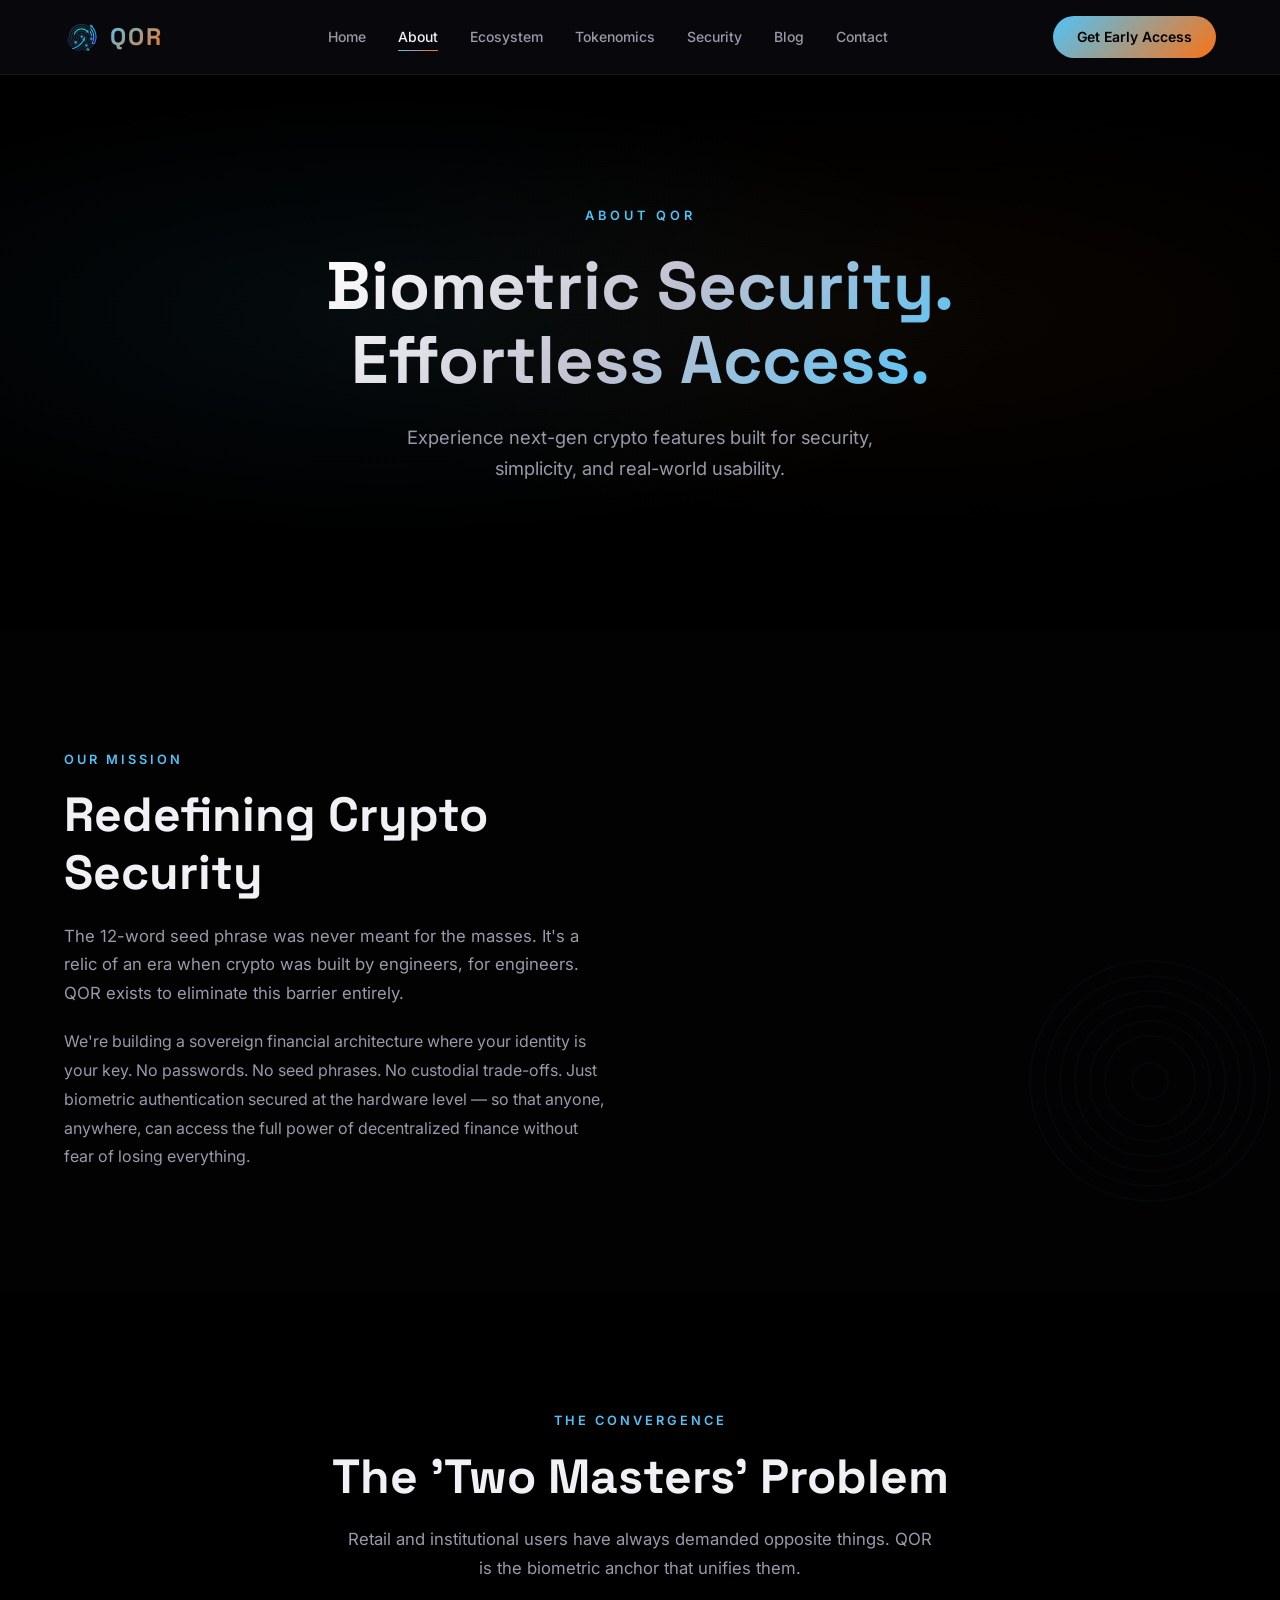
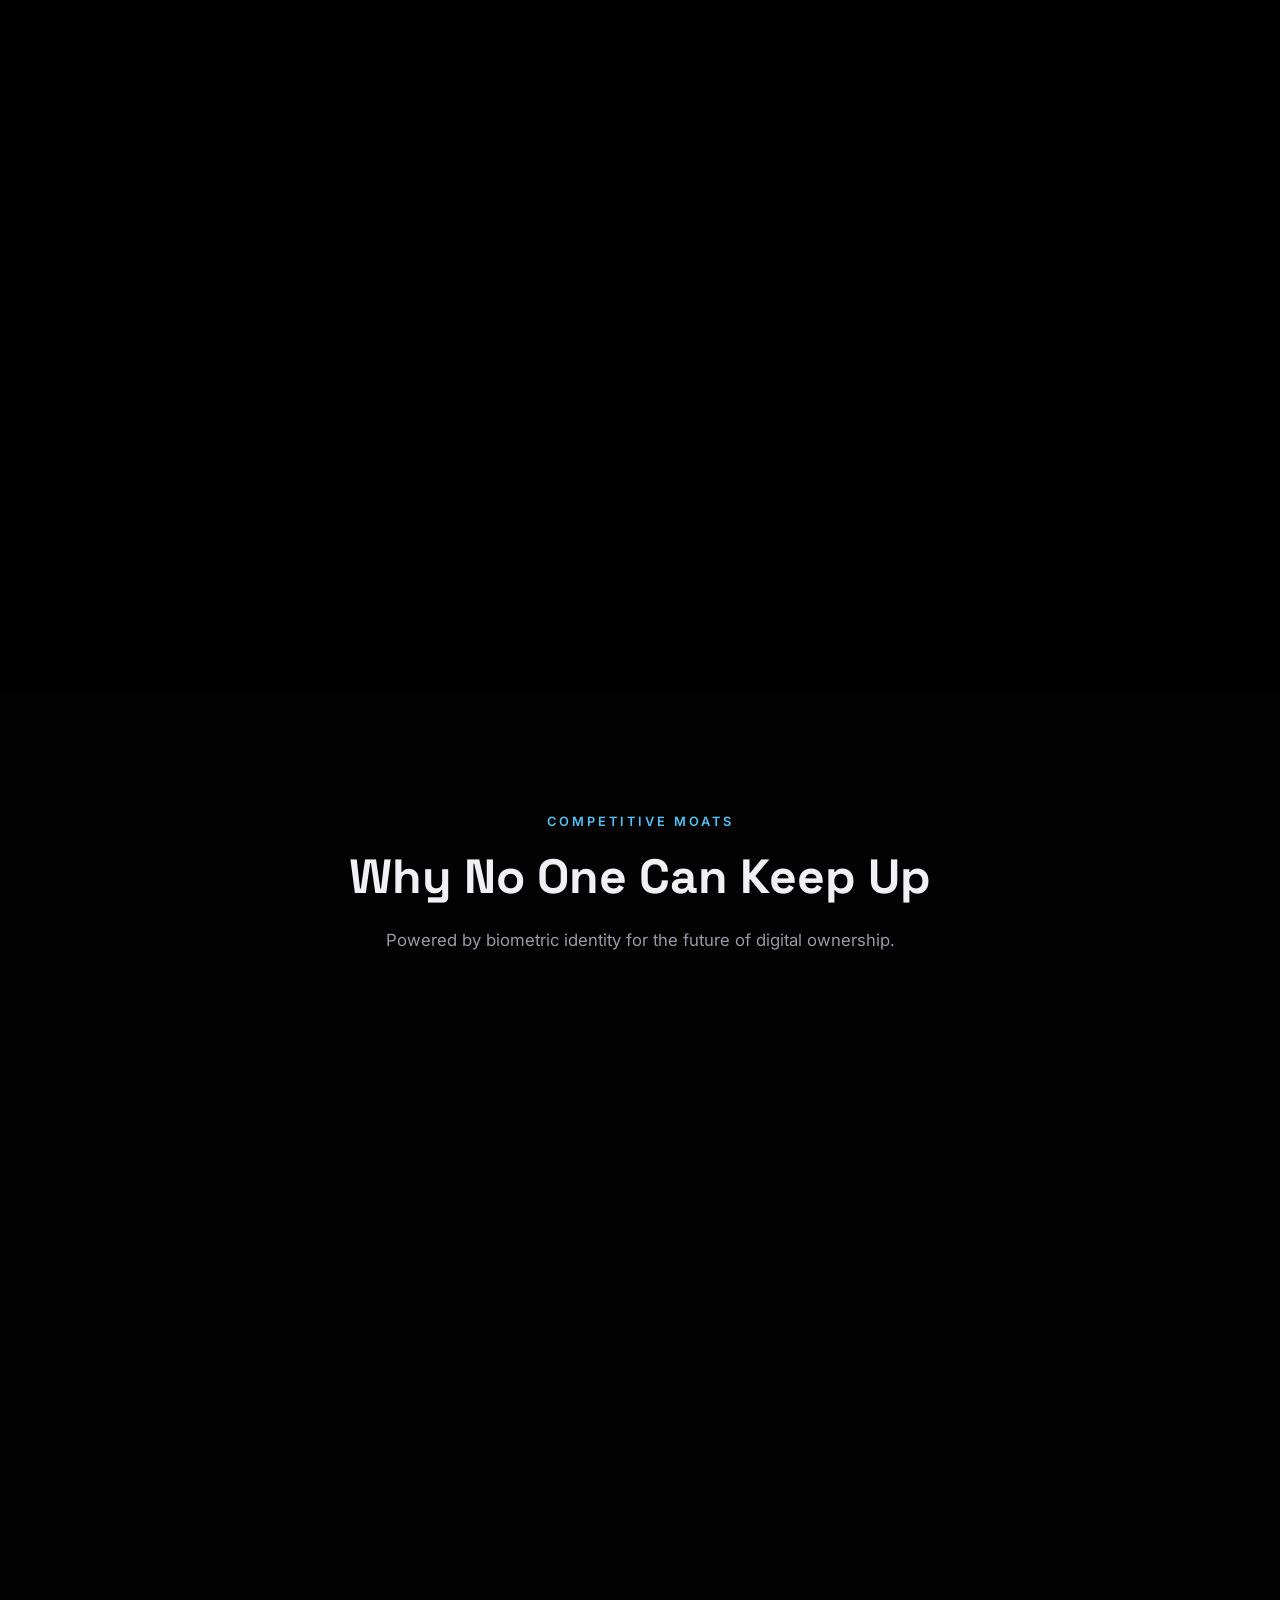
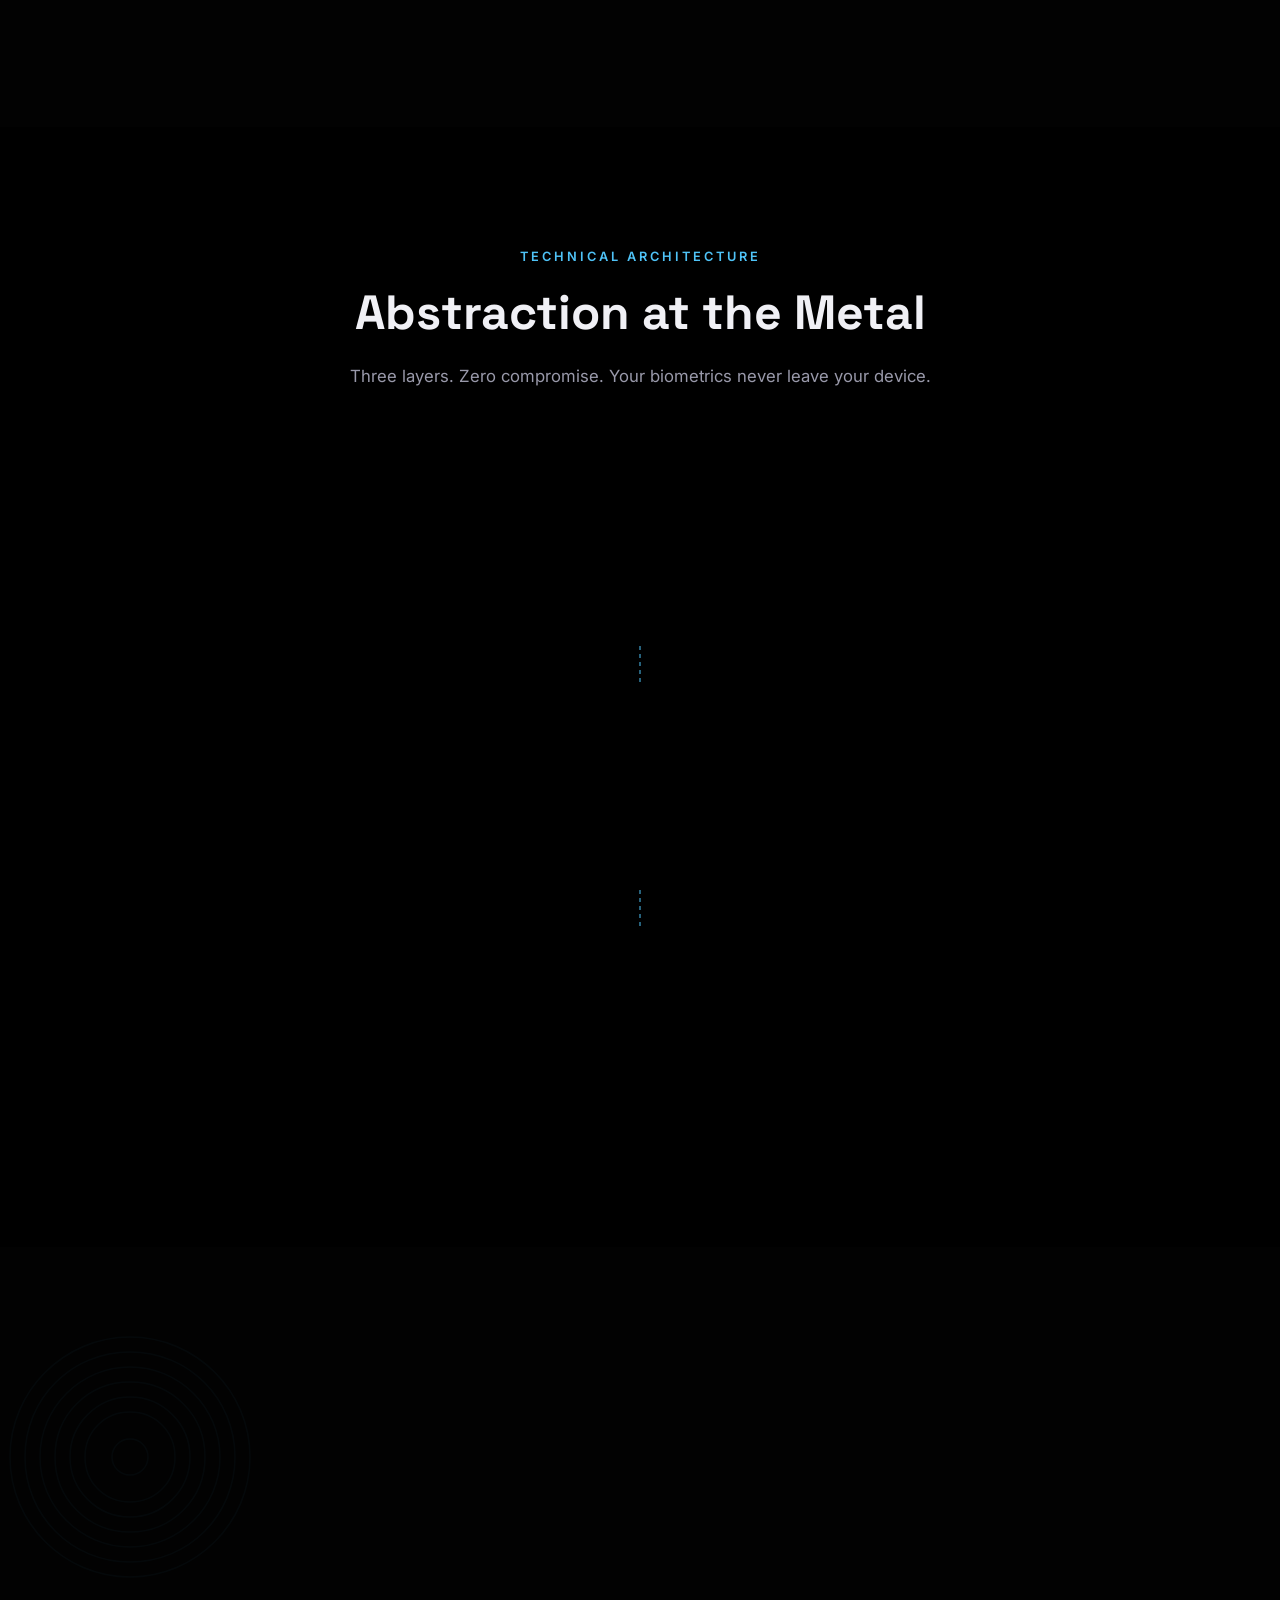
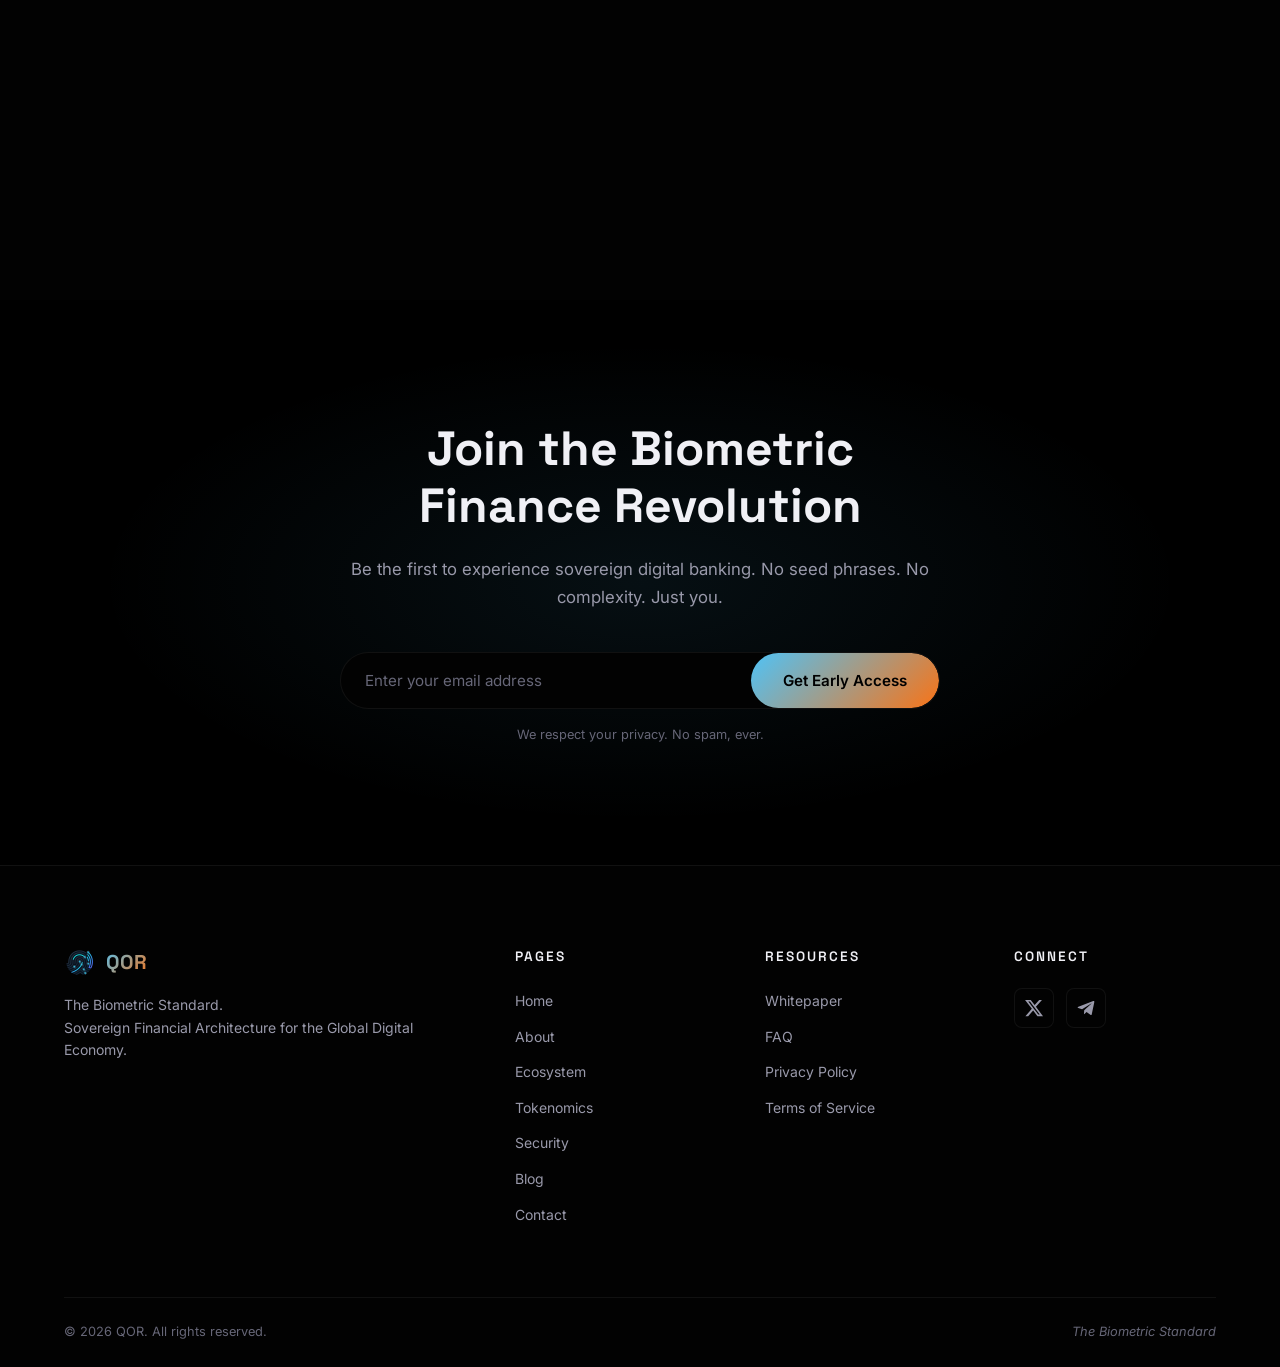
==== about.html @ 4ced00ff "Update branding: real logo, fingerprint accents, social links, whitepaper - Replace SVG logo with ac" ====
<!DOCTYPE html>
<html lang="en">
<head>
  <meta charset="UTF-8">
  <meta name="viewport" content="width=device-width, initial-scale=1.0">
  <title>About — QOR | The Biometric Standard</title>
  <link rel="stylesheet" href="css/styles.css">
  <link rel="preconnect" href="https://fonts.googleapis.com">
  <link rel="preconnect" href="https://fonts.gstatic.com" crossorigin>
  <link href="https://fonts.googleapis.com/css2?family=Inter:wght@300;400;500;600;700;800&family=Space+Grotesk:wght@400;500;600;700&display=swap" rel="stylesheet">
</head>
<body>

  <!-- ===== NAVBAR ===== -->
  <nav class="navbar" id="navbar">
    <div class="nav-container">
      <a href="index.html" class="nav-logo">
        <img src="assets/images/qor-logo.png" alt="QOR" class="logo-img">
        <span class="logo-text">QOR</span>
      </a>

      <ul class="nav-links" id="navLinks">
        <li><a href="index.html">Home</a></li>
        <li><a href="about.html" class="active">About</a></li>
        <li><a href="ecosystem.html">Ecosystem</a></li>
        <li><a href="tokenomics.html">Tokenomics</a></li>
        <li><a href="security.html">Security</a></li>
        <li><a href="blog.html">Blog</a></li>
        <li><a href="contact.html">Contact</a></li>
      </ul>

      <a href="index.html#waitlist" class="nav-cta">Get Early Access</a>

      <button class="hamburger" id="hamburger" aria-label="Toggle menu">
        <span></span>
        <span></span>
        <span></span>
      </button>
    </div>
  </nav>

  <!-- ===== MOBILE MENU ===== -->
  <div class="mobile-menu" id="mobileMenu">
    <ul class="mobile-links">
      <li><a href="index.html">Home</a></li>
      <li><a href="about.html" class="active">About</a></li>
      <li><a href="ecosystem.html">Ecosystem</a></li>
      <li><a href="tokenomics.html">Tokenomics</a></li>
      <li><a href="security.html">Security</a></li>
      <li><a href="blog.html">Blog</a></li>
      <li><a href="contact.html">Contact</a></li>
    </ul>
    <a href="index.html#waitlist" class="nav-cta mobile-cta">Get Early Access</a>
  </div>


  <!-- ===== SECTION 1: ABOUT HERO ===== -->
  <section class="about-hero">
    <div class="about-hero-bg"></div>
    <div class="container">
      <div class="about-hero-content">
        <p class="hero-tag">About QOR</p>
        <h1 class="hero-title">Biometric Security.<br>Effortless Access.</h1>
        <p class="hero-sub">Experience next-gen crypto features built for security, simplicity, and real-world usability.</p>
      </div>
    </div>
  </section>


  <!-- ===== SECTION 2: MISSION ===== -->
  <section class="section about-mission" id="mission">
    <div class="container" style="position: relative;">
      <svg class="fingerprint-watermark" viewBox="0 0 200 200" fill="none" xmlns="http://www.w3.org/2000/svg">
  <path d="M100 20c-44 0-80 36-80 80s36 80 80 80 80-36 80-80-36-80-80-80zm0 10c39 0 70 31 70 70s-31 70-70 70-70-31-70-70 31-70 70-70z" stroke="#4FC3F7" stroke-width="1"/>
  <path d="M100 40c-33 0-60 27-60 60s27 60 60 60 60-27 60-60-27-60-60-60zm0 10c28 0 50 22 50 50s-22 50-50 50-50-22-50-50 22-50 50-50z" stroke="#4FC3F7" stroke-width="1"/>
  <path d="M100 60c-22 0-40 18-40 40s18 40 40 40 40-18 40-40-18-40-40-40zm0 10c17 0 30 13 30 30s-13 30-30 30-30-13-30-30 13-30 30-30z" stroke="#4FC3F7" stroke-width="1"/>
  <circle cx="100" cy="100" r="12" stroke="#4FC3F7" stroke-width="1"/>
</svg>
      <div class="mission-grid">
        <div class="mission-content">
          <p class="section-tag">Our Mission</p>
          <h2 class="section-title">Redefining Crypto Security</h2>
          <p class="section-sub">The 12-word seed phrase was never meant for the masses. It's a relic of an era when crypto was built by engineers, for engineers. QOR exists to eliminate this barrier entirely.</p>
          <p class="mission-body">We're building a sovereign financial architecture where your identity is your key. No passwords. No seed phrases. No custodial trade-offs. Just biometric authentication secured at the hardware level — so that anyone, anywhere, can access the full power of decentralized finance without fear of losing everything.</p>
        </div>
        <div class="mission-visual">
          <div class="mission-card-stack">
            <div class="mission-card mc-1" data-aos>
              <div class="mc-icon">
                <svg viewBox="0 0 32 32" width="28" height="28" fill="none">
                  <circle cx="16" cy="12" r="6" stroke="#F97316" stroke-width="1.5"/>
                  <path d="M6 28c0-5.5 4.5-10 10-10s10 4.5 10 10" stroke="#F97316" stroke-width="1.5"/>
                </svg>
              </div>
              <h4>No Seed Phrases</h4>
              <p>Access your assets with advanced biometric authentication — no passwords, no seed phrases, no stress.</p>
            </div>
            <div class="mission-card mc-2" data-aos>
              <div class="mc-icon">
                <svg viewBox="0 0 32 32" width="28" height="28" fill="none">
                  <path d="M16 4l10 5v7c0 7-4 12-10 14-6-2-10-7-10-14V9l10-5z" stroke="#4FC3F7" stroke-width="1.5"/>
                  <path d="M12 16l3 3 6-6" stroke="#4FC3F7" stroke-width="1.5" stroke-linecap="round" stroke-linejoin="round"/>
                </svg>
              </div>
              <h4>Hardware Security</h4>
              <p>Private keys live inside your device's Secure Enclave chip — never extracted, never exposed, never cloud-stored.</p>
            </div>
            <div class="mission-card mc-3" data-aos>
              <div class="mc-icon">
                <svg viewBox="0 0 32 32" width="28" height="28" fill="none">
                  <circle cx="16" cy="16" r="12" stroke="#F97316" stroke-width="1.5"/>
                  <path d="M10 16h12M16 10v12" stroke="#F97316" stroke-width="1.5" stroke-linecap="round"/>
                </svg>
              </div>
              <h4>Universal Access</h4>
              <p>Anyone with a face and a phone can access sovereign finance — no technical knowledge required.</p>
            </div>
          </div>
        </div>
      </div>
    </div>
  </section>


  <!-- ===== SECTION 3: TWO MASTERS ===== -->
  <section class="section about-two-masters" id="two-masters">
    <div class="container">
      <p class="section-tag">The Convergence</p>
      <h2 class="section-title">The 'Two Masters' Problem</h2>
      <p class="section-sub" style="margin: 0 auto 60px; text-align: center;">Retail and institutional users have always demanded opposite things. QOR is the biometric anchor that unifies them.</p>

      <div class="masters-grid">
        <div class="master-card master-retail" data-aos>
          <div class="master-label">Retail Demand</div>
          <ul class="master-list">
            <li>
              <svg viewBox="0 0 20 20" width="18" height="18" fill="none"><circle cx="10" cy="10" r="8" stroke="#4FC3F7" stroke-width="1.5"/><path d="M7 10l2 2 4-4" stroke="#4FC3F7" stroke-width="1.5" stroke-linecap="round" stroke-linejoin="round"/></svg>
              <span>Anonymity & Privacy</span>
            </li>
            <li>
              <svg viewBox="0 0 20 20" width="18" height="18" fill="none"><circle cx="10" cy="10" r="8" stroke="#4FC3F7" stroke-width="1.5"/><path d="M7 10l2 2 4-4" stroke="#4FC3F7" stroke-width="1.5" stroke-linecap="round" stroke-linejoin="round"/></svg>
              <span>DeFi Access</span>
            </li>
            <li>
              <svg viewBox="0 0 20 20" width="18" height="18" fill="none"><circle cx="10" cy="10" r="8" stroke="#4FC3F7" stroke-width="1.5"/><path d="M7 10l2 2 4-4" stroke="#4FC3F7" stroke-width="1.5" stroke-linecap="round" stroke-linejoin="round"/></svg>
              <span>Self-Custody</span>
            </li>
            <li>
              <svg viewBox="0 0 20 20" width="18" height="18" fill="none"><circle cx="10" cy="10" r="8" stroke="#4FC3F7" stroke-width="1.5"/><path d="M7 10l2 2 4-4" stroke="#4FC3F7" stroke-width="1.5" stroke-linecap="round" stroke-linejoin="round"/></svg>
              <span>No Intermediaries</span>
            </li>
          </ul>
        </div>

        <div class="master-anchor" data-aos>
          <div class="anchor-ring"></div>
          <div class="anchor-core">
            <svg viewBox="0 0 60 60" width="48" height="48" fill="none">
              <circle cx="30" cy="22" r="10" stroke="#F97316" stroke-width="1.5" stroke-dasharray="3 2"/>
              <circle cx="30" cy="22" r="5" stroke="#4FC3F7" stroke-width="1"/>
              <circle cx="30" cy="22" r="1.5" fill="#F97316"/>
              <path d="M18 44c0-6.6 5.4-12 12-12s12 5.4 12 12" stroke="#4FC3F7" stroke-width="1.5"/>
            </svg>
            <span class="anchor-label">QOR:<br>The Biometric<br>Anchor</span>
          </div>
        </div>

        <div class="master-card master-inst" data-aos>
          <div class="master-label">Institutional Demand</div>
          <ul class="master-list">
            <li>
              <svg viewBox="0 0 20 20" width="18" height="18" fill="none"><circle cx="10" cy="10" r="8" stroke="#F97316" stroke-width="1.5"/><path d="M7 10l2 2 4-4" stroke="#F97316" stroke-width="1.5" stroke-linecap="round" stroke-linejoin="round"/></svg>
              <span>KYC / AML Compliance</span>
            </li>
            <li>
              <svg viewBox="0 0 20 20" width="18" height="18" fill="none"><circle cx="10" cy="10" r="8" stroke="#F97316" stroke-width="1.5"/><path d="M7 10l2 2 4-4" stroke="#F97316" stroke-width="1.5" stroke-linecap="round" stroke-linejoin="round"/></svg>
              <span>ISO Standards</span>
            </li>
            <li>
              <svg viewBox="0 0 20 20" width="18" height="18" fill="none"><circle cx="10" cy="10" r="8" stroke="#F97316" stroke-width="1.5"/><path d="M7 10l2 2 4-4" stroke="#F97316" stroke-width="1.5" stroke-linecap="round" stroke-linejoin="round"/></svg>
              <span>Regulatory Clarity</span>
            </li>
            <li>
              <svg viewBox="0 0 20 20" width="18" height="18" fill="none"><circle cx="10" cy="10" r="8" stroke="#F97316" stroke-width="1.5"/><path d="M7 10l2 2 4-4" stroke="#F97316" stroke-width="1.5" stroke-linecap="round" stroke-linejoin="round"/></svg>
              <span>Audit Trails</span>
            </li>
          </ul>
        </div>
      </div>

      <div class="masters-tagline" data-aos>
        <h3>Sovereign by Default. Compliant by Choice.</h3>
        <p>Institutional access enabled by user-controlled keys. Privacy preserved through zero-knowledge proofs.</p>
      </div>
    </div>
  </section>


  <!-- ===== SECTION 4: WHY NO ONE CAN KEEP UP (MOATS) ===== -->
  <section class="section about-moats" id="moats">
    <div class="container">
      <p class="section-tag">Competitive Moats</p>
      <h2 class="section-title">Why No One Can Keep Up</h2>
      <p class="section-sub" style="margin: 0 auto 60px; text-align: center;">Powered by biometric identity for the future of digital ownership.</p>

      <div class="moats-grid">
        <div class="moat-card" data-aos>
          <div class="moat-icon">
            <svg viewBox="0 0 48 48" width="44" height="44" fill="none">
              <rect x="6" y="12" width="36" height="24" rx="4" stroke="#4FC3F7" stroke-width="1.5"/>
              <path d="M18 24h12M24 18v12" stroke="#F97316" stroke-width="1.5" stroke-linecap="round"/>
              <circle cx="24" cy="24" r="8" stroke="#4FC3F7" stroke-width="1" stroke-dasharray="3 2"/>
            </svg>
          </div>
          <h3>SIMD-0075 First-Mover</h3>
          <p>The Solana proposal to enable biometric signature verification is tailor-made for QOR. We're building from the ground up around this capability — competitors won't retrofit.</p>
        </div>

        <div class="moat-card" data-aos>
          <div class="moat-icon">
            <svg viewBox="0 0 48 48" width="44" height="44" fill="none">
              <circle cx="16" cy="20" r="6" stroke="#F97316" stroke-width="1.5"/>
              <circle cx="32" cy="20" r="6" stroke="#4FC3F7" stroke-width="1.5"/>
              <path d="M22 20h4" stroke="#F97316" stroke-width="1.5"/>
              <path d="M14 36h20" stroke="#4FC3F7" stroke-width="1" stroke-dasharray="2 2"/>
              <path d="M20 32c0-2.2 1.8-4 4-4s4 1.8 4 4" stroke="#F97316" stroke-width="1.5"/>
            </svg>
          </div>
          <h3>Institutional Relationships</h3>
          <p>API-ready integration with regulatory, banking, and transfer networks. These aren't just compliance tool features — they are multi-year engineering commitments creating deep switching cost barriers.</p>
        </div>

        <div class="moat-card" data-aos>
          <div class="moat-icon">
            <svg viewBox="0 0 48 48" width="44" height="44" fill="none">
              <circle cx="24" cy="24" r="6" stroke="#F97316" stroke-width="1.5"/>
              <circle cx="12" cy="12" r="4" stroke="#4FC3F7" stroke-width="1.2"/>
              <circle cx="36" cy="12" r="4" stroke="#4FC3F7" stroke-width="1.2"/>
              <circle cx="12" cy="36" r="4" stroke="#4FC3F7" stroke-width="1.2"/>
              <circle cx="36" cy="36" r="4" stroke="#4FC3F7" stroke-width="1.2"/>
              <line x1="16" y1="14" x2="20" y2="20" stroke="#4FC3F7" stroke-width="1" opacity="0.5"/>
              <line x1="32" y1="14" x2="28" y2="20" stroke="#4FC3F7" stroke-width="1" opacity="0.5"/>
              <line x1="16" y1="34" x2="20" y2="28" stroke="#4FC3F7" stroke-width="1" opacity="0.5"/>
              <line x1="32" y1="34" x2="28" y2="28" stroke="#4FC3F7" stroke-width="1" opacity="0.5"/>
            </svg>
          </div>
          <h3>Bonding Network Effect</h3>
          <p>QOR bonded node model creates a deeply aligned infrastructure base. Each new node adds liquidity, redundancy, and buy pressure — a self-reinforcing flywheel from day one.</p>
        </div>

        <div class="moat-card" data-aos>
          <div class="moat-icon">
            <svg viewBox="0 0 48 48" width="44" height="44" fill="none">
              <rect x="10" y="8" width="28" height="32" rx="6" stroke="#4FC3F7" stroke-width="1.5"/>
              <rect x="18" y="20" width="12" height="10" rx="2" stroke="#F97316" stroke-width="1.5"/>
              <path d="M21 20v-3a3 3 0 0 1 6 0v3" stroke="#F97316" stroke-width="1.5"/>
              <circle cx="24" cy="25" r="1.5" fill="#F97316"/>
            </svg>
          </div>
          <h3>Physical Security Layer</h3>
          <p>Vault Mode, Duress PIN, Dead Man's Switch — QOR is the only protocol with enterprise-grade physical security, critical for institutional and individual custody standards.</p>
        </div>

        <div class="moat-card" data-aos>
          <div class="moat-icon">
            <svg viewBox="0 0 48 48" width="44" height="44" fill="none">
              <path d="M10 30l8-8 8 8 12-12" stroke="#4FC3F7" stroke-width="1.5" stroke-linecap="round" stroke-linejoin="round"/>
              <circle cx="10" cy="30" r="3" stroke="#F97316" stroke-width="1.5"/>
              <circle cx="38" cy="18" r="3" stroke="#F97316" stroke-width="1.5"/>
              <path d="M6 40h36" stroke="#4FC3F7" stroke-width="1" opacity="0.3"/>
            </svg>
          </div>
          <h3>EVM Escape Hatch</h3>
          <p>QOR's cross-chain Octane layer facilitates QOR's biometric UX across Ethereum, Base, BSC, and beyond — capturing users regardless of which chain is the scaling winner.</p>
        </div>

        <div class="moat-card" data-aos>
          <div class="moat-icon">
            <svg viewBox="0 0 48 48" width="44" height="44" fill="none">
              <circle cx="24" cy="24" r="14" stroke="#4FC3F7" stroke-width="1.5"/>
              <path d="M24 14v10l7 5" stroke="#F97316" stroke-width="1.5" stroke-linecap="round"/>
              <circle cx="24" cy="24" r="3" stroke="#F97316" stroke-width="1"/>
            </svg>
          </div>
          <h3>Real Yield Flywheel</h3>
          <p>Yield from merchant fees, not inflation. This is a fundamentally different model — aligning long-term staker incentives with actual protocol revenue that absorbs competing protocols.</p>
        </div>
      </div>
    </div>
  </section>


  <!-- ===== SECTION 5: ABSTRACTION AT THE METAL ===== -->
  <section class="section about-tech" id="tech">
    <div class="container">
      <p class="section-tag">Technical Architecture</p>
      <h2 class="section-title">Abstraction at the Metal</h2>
      <p class="section-sub" style="margin: 0 auto 60px; text-align: center;">Three layers. Zero compromise. Your biometrics never leave your device.</p>

      <div class="tech-stack">
        <div class="tech-layer" data-aos>
          <div class="tech-layer-num">01</div>
          <div class="tech-layer-content">
            <div class="tech-layer-icon">
              <svg viewBox="0 0 48 48" width="40" height="40" fill="none">
                <rect x="10" y="6" width="28" height="36" rx="6" stroke="#F97316" stroke-width="1.5"/>
                <rect x="18" y="18" width="12" height="8" rx="2" stroke="#F97316" stroke-width="1.2" fill="rgba(249,115,22,0.1)"/>
                <path d="M22 18v-2a2 2 0 0 1 4 0v2" stroke="#F97316" stroke-width="1.2"/>
                <line x1="24" y1="34" x2="24" y2="34" stroke="#4FC3F7" stroke-width="3" stroke-linecap="round"/>
              </svg>
            </div>
            <div>
              <h3>Hardware Bind</h3>
              <p class="tech-detail">Biometric template processed inside the Secure Enclave (SecP256R1). Never leaves the device.</p>
              <span class="tech-badge">Secure Enclave</span>
            </div>
          </div>
        </div>

        <div class="tech-connector">
          <svg viewBox="0 0 2 40" width="2" height="40">
            <line x1="1" y1="0" x2="1" y2="40" stroke="#4FC3F7" stroke-width="1" stroke-dasharray="4 4"/>
          </svg>
        </div>

        <div class="tech-layer" data-aos>
          <div class="tech-layer-num">02</div>
          <div class="tech-layer-content">
            <div class="tech-layer-icon">
              <svg viewBox="0 0 48 48" width="40" height="40" fill="none">
                <circle cx="24" cy="24" r="16" stroke="#4FC3F7" stroke-width="1.5"/>
                <path d="M16 24h16" stroke="#4FC3F7" stroke-width="1.5" stroke-linecap="round"/>
                <path d="M24 16v16" stroke="#F97316" stroke-width="1.5" stroke-linecap="round"/>
                <circle cx="24" cy="24" r="4" stroke="#F97316" stroke-width="1" stroke-dasharray="2 2"/>
              </svg>
            </div>
            <div>
              <h3>Protocol Upgrade</h3>
              <p class="tech-detail">Solana SIMD-0075 enables native biometric signature verification. QOR is purpose-built to activate this.</p>
              <span class="tech-badge">SIMD-0075</span>
            </div>
          </div>
        </div>

        <div class="tech-connector">
          <svg viewBox="0 0 2 40" width="2" height="40">
            <line x1="1" y1="0" x2="1" y2="40" stroke="#4FC3F7" stroke-width="1" stroke-dasharray="4 4"/>
          </svg>
        </div>

        <div class="tech-layer" data-aos>
          <div class="tech-layer-num">03</div>
          <div class="tech-layer-content">
            <div class="tech-layer-icon">
              <svg viewBox="0 0 48 48" width="40" height="40" fill="none">
                <path d="M24 6l16 8v12c0 10-7 18-16 20-9-2-16-10-16-20V14l16-8z" stroke="#4FC3F7" stroke-width="1.5"/>
                <path d="M18 24l4 4 8-8" stroke="#F97316" stroke-width="2" stroke-linecap="round" stroke-linejoin="round"/>
              </svg>
            </div>
            <div>
              <h3>The Result</h3>
              <p class="tech-detail">Sign with your face. No private key exposed. No cloud storage. No seed phrases. True sovereign custody for everyone.</p>
              <span class="tech-badge">Zero Trust</span>
            </div>
          </div>
        </div>
      </div>
    </div>
  </section>


  <!-- ===== SECTION 6: TEAM PLACEHOLDER ===== -->
  <section class="section about-team" id="team">
    <div class="container" style="position: relative;">
      <svg class="fingerprint-watermark fingerprint-watermark-left" viewBox="0 0 200 200" fill="none" xmlns="http://www.w3.org/2000/svg">
  <path d="M100 20c-44 0-80 36-80 80s36 80 80 80 80-36 80-80-36-80-80-80zm0 10c39 0 70 31 70 70s-31 70-70 70-70-31-70-70 31-70 70-70z" stroke="#4FC3F7" stroke-width="1"/>
  <path d="M100 40c-33 0-60 27-60 60s27 60 60 60 60-27 60-60-27-60-60-60zm0 10c28 0 50 22 50 50s-22 50-50 50-50-22-50-50 22-50 50-50z" stroke="#4FC3F7" stroke-width="1"/>
  <path d="M100 60c-22 0-40 18-40 40s18 40 40 40 40-18 40-40-18-40-40-40zm0 10c17 0 30 13 30 30s-13 30-30 30-30-13-30-30 13-30 30-30z" stroke="#4FC3F7" stroke-width="1"/>
  <circle cx="100" cy="100" r="12" stroke="#4FC3F7" stroke-width="1"/>
</svg>
      <div class="team-banner" data-aos>
        <p class="section-tag">The Team</p>
        <h2 class="section-title">Built by Believers</h2>
        <p class="section-sub" style="margin: 0 auto;">QOR is built by a distributed team of cryptographers, security engineers, and fintech veterans who believe the next billion users deserve better than seed phrases. Team details launching soon.</p>
        <div class="team-cta">
          <a href="contact.html" class="btn-secondary">Get In Touch</a>
        </div>
      </div>
    </div>
  </section>


  <!-- ===== SECTION 7: CTA ===== -->
  <section class="section waitlist" id="waitlist">
    <div class="container">
      <div class="waitlist-content">
        <h2 class="waitlist-title">Join the Biometric<br>Finance Revolution</h2>
        <p class="waitlist-sub">Be the first to experience sovereign digital banking. No seed phrases. No complexity. Just you.</p>
        <form class="waitlist-form" id="waitlistForm">
          <input type="email" placeholder="Enter your email address" required>
          <button type="submit">Get Early Access</button>
        </form>
        <p class="waitlist-note">We respect your privacy. No spam, ever.</p>
      </div>
    </div>
  </section>


  <!-- ===== FOOTER ===== -->
  <footer class="footer" id="footer">
    <div class="container">
      <div class="footer-grid">

        <div class="footer-col footer-brand">
          <a href="index.html" class="footer-logo">
            <img src="assets/images/qor-logo.png" alt="QOR" class="footer-logo-img">
            <span>QOR</span>
          </a>
          <p class="footer-tagline">The Biometric Standard.<br>Sovereign Financial Architecture for the Global Digital Economy.</p>
        </div>

        <div class="footer-col">
          <h4>Pages</h4>
          <ul>
            <li><a href="index.html">Home</a></li>
            <li><a href="about.html">About</a></li>
            <li><a href="ecosystem.html">Ecosystem</a></li>
            <li><a href="tokenomics.html">Tokenomics</a></li>
            <li><a href="security.html">Security</a></li>
            <li><a href="blog.html">Blog</a></li>
            <li><a href="contact.html">Contact</a></li>
          </ul>
        </div>

        <div class="footer-col">
          <h4>Resources</h4>
          <ul>
            <li><a href="Whitepaper QOR.pdf" target="_blank">Whitepaper</a></li>
            <li><a href="contact.html#faq">FAQ</a></li>
            <li><a href="#">Privacy Policy</a></li>
            <li><a href="#">Terms of Service</a></li>
          </ul>
        </div>

        <div class="footer-col">
          <h4>Connect</h4>
          <div class="social-links">
            <a href="https://x.com/QOR_network" aria-label="Twitter/X">
              <svg viewBox="0 0 24 24" width="20" height="20" fill="currentColor">
                <path d="M18.244 2.25h3.308l-7.227 8.26 8.502 11.24H16.17l-5.214-6.817L4.99 21.75H1.68l7.73-8.835L1.254 2.25H8.08l4.713 6.231zm-1.161 17.52h1.833L7.084 4.126H5.117z"/>
              </svg>
            </a>
            <a href="https://t.me/QOR_Networks" aria-label="Telegram">
              <svg viewBox="0 0 24 24" width="20" height="20" fill="currentColor">
                <path d="M20.665 3.717l-17.73 6.837c-1.21.486-1.203 1.161-.222 1.462l4.552 1.42 10.532-6.645c.498-.303.953-.14.579.192l-8.533 7.701h-.002l.002.001-.314 4.692c.46 0 .663-.211.921-.46l2.211-2.15 4.599 3.397c.848.467 1.457.227 1.668-.785l3.019-14.228c.309-1.239-.473-1.8-1.282-1.434z"/>
              </svg>
            </a>
          </div>
        </div>
      </div>

      <div class="footer-bottom">
        <p>&copy; 2026 QOR. All rights reserved.</p>
        <p class="footer-bottom-tagline">The Biometric Standard</p>
      </div>
    </div>
  </footer>


  <script src="js/script.js"></script>
</body>
</html>
---- css/styles.css ----
/* ===== RESET & BASE ===== */
*, *::before, *::after {
  margin: 0;
  padding: 0;
  box-sizing: border-box;
}

:root {
  --bg-primary: #000000;
  --bg-secondary: #020202;
  --bg-card: #020202;
  --bg-card-hover: #040404;
  --text-primary: #F0F0F5;
  --text-secondary: #9999AA;
  --text-muted: #666677;
  --accent-blue: #4FC3F7;
  --accent-orange: #F97316;
  --accent-blue-dim: rgba(79, 195, 247, 0.15);
  --accent-orange-dim: rgba(249, 115, 22, 0.1);
  --border: rgba(255, 255, 255, 0.06);
  --border-hover: rgba(255, 255, 255, 0.12);
  --gradient-main: linear-gradient(135deg, #4FC3F7, #F97316);
  --font-heading: 'Space Grotesk', sans-serif;
  --font-body: 'Inter', sans-serif;
  --max-width: 1200px;
  --section-padding: 120px 0;
  --radius: 12px;
  --radius-sm: 8px;
  --transition: 0.3s ease;
}

html {
  scroll-behavior: smooth;
  font-size: 16px;
}

body {
  font-family: var(--font-body);
  background: var(--bg-primary);
  color: var(--text-primary);
  line-height: 1.6;
  overflow-x: hidden;
  -webkit-font-smoothing: antialiased;
}

a {
  text-decoration: none;
  color: inherit;
  transition: color var(--transition);
}

ul {
  list-style: none;
}

img {
  max-width: 100%;
  display: block;
}

.container {
  max-width: var(--max-width);
  margin: 0 auto;
  padding: 0 24px;
}


/* ===== NAVBAR ===== */
.navbar {
  position: fixed;
  top: 0;
  left: 0;
  right: 0;
  z-index: 1000;
  padding: 16px 0;
  background: rgba(10, 10, 15, 0.8);
  backdrop-filter: blur(20px);
  -webkit-backdrop-filter: blur(20px);
  border-bottom: 1px solid var(--border);
  transition: all var(--transition);
}

.navbar.scrolled {
  padding: 10px 0;
  background: rgba(10, 10, 15, 0.95);
}

.nav-container {
  max-width: var(--max-width);
  margin: 0 auto;
  padding: 0 24px;
  display: flex;
  align-items: center;
  justify-content: space-between;
}

.nav-logo {
  display: flex;
  align-items: center;
  gap: 10px;
  z-index: 1001;
}

.logo-img {
  width: 36px;
  height: 36px;
  object-fit: contain;
}

.footer-logo-img {
  width: 32px;
  height: 32px;
  object-fit: contain;
}

.logo-text {
  font-family: var(--font-heading);
  font-size: 1.5rem;
  font-weight: 700;
  letter-spacing: 2px;
  background: var(--gradient-main);
  -webkit-background-clip: text;
  -webkit-text-fill-color: transparent;
  background-clip: text;
}

.nav-links {
  display: flex;
  align-items: center;
  gap: 32px;
}

.nav-links a {
  font-size: 0.875rem;
  font-weight: 500;
  color: var(--text-secondary);
  position: relative;
  padding: 4px 0;
  transition: color var(--transition);
}

.nav-links a:hover,
.nav-links a.active {
  color: var(--text-primary);
}

.nav-links a::after {
  content: '';
  position: absolute;
  bottom: -2px;
  left: 0;
  width: 0;
  height: 1px;
  background: var(--gradient-main);
  transition: width var(--transition);
}

.nav-links a:hover::after,
.nav-links a.active::after {
  width: 100%;
}

.nav-cta {
  padding: 10px 24px;
  font-size: 0.875rem;
  font-weight: 600;
  color: var(--bg-primary);
  background: var(--gradient-main);
  border-radius: 100px;
  transition: opacity var(--transition), transform var(--transition);
}

.nav-cta:hover {
  opacity: 0.9;
  transform: translateY(-1px);
}

.hamburger {
  display: none;
  flex-direction: column;
  gap: 5px;
  background: none;
  border: none;
  cursor: pointer;
  padding: 4px;
  z-index: 1001;
}

.hamburger span {
  width: 24px;
  height: 2px;
  background: var(--text-primary);
  border-radius: 2px;
  transition: all var(--transition);
}

.hamburger.active span:nth-child(1) {
  transform: rotate(45deg) translate(5px, 5px);
}

.hamburger.active span:nth-child(2) {
  opacity: 0;
}

.hamburger.active span:nth-child(3) {
  transform: rotate(-45deg) translate(5px, -5px);
}


/* ===== MOBILE MENU ===== */
.mobile-menu {
  position: fixed;
  top: 0;
  left: 0;
  right: 0;
  bottom: 0;
  background: rgba(10, 10, 15, 0.98);
  backdrop-filter: blur(20px);
  z-index: 999;
  display: flex;
  flex-direction: column;
  align-items: center;
  justify-content: center;
  gap: 40px;
  opacity: 0;
  pointer-events: none;
  transition: opacity 0.4s ease;
}

.mobile-menu.active {
  opacity: 1;
  pointer-events: all;
}

.mobile-links {
  display: flex;
  flex-direction: column;
  align-items: center;
  gap: 24px;
}

.mobile-links a {
  font-family: var(--font-heading);
  font-size: 1.5rem;
  font-weight: 600;
  color: var(--text-secondary);
  transition: color var(--transition);
}

.mobile-links a:hover,
.mobile-links a.active {
  color: var(--text-primary);
}

.mobile-cta {
  margin-top: 20px;
}


/* ===== SECTION COMMON ===== */
.section {
  padding: var(--section-padding);
  position: relative;
}

.section-tag {
  font-size: 0.8rem;
  font-weight: 600;
  text-transform: uppercase;
  letter-spacing: 3px;
  color: var(--accent-blue);
  margin-bottom: 16px;
}

.section-title {
  font-family: var(--font-heading);
  font-size: clamp(2rem, 4vw, 3rem);
  font-weight: 700;
  line-height: 1.2;
  margin-bottom: 20px;
}

.section-sub {
  font-size: 1.05rem;
  color: var(--text-secondary);
  max-width: 600px;
  line-height: 1.7;
}

.section-cta {
  margin-top: 48px;
  text-align: center;
}


/* ===== BUTTONS ===== */
.btn-primary {
  display: inline-block;
  padding: 14px 36px;
  font-size: 0.95rem;
  font-weight: 600;
  color: var(--bg-primary);
  background: var(--gradient-main);
  border-radius: 100px;
  border: none;
  cursor: pointer;
  transition: opacity var(--transition), transform var(--transition);
}

.btn-primary:hover {
  opacity: 0.9;
  transform: translateY(-2px);
}

.btn-secondary {
  display: inline-block;
  padding: 14px 36px;
  font-size: 0.95rem;
  font-weight: 600;
  color: var(--text-primary);
  background: transparent;
  border: 1px solid var(--border-hover);
  border-radius: 100px;
  cursor: pointer;
  transition: all var(--transition);
}

.btn-secondary:hover {
  border-color: var(--accent-blue);
  background: var(--accent-blue-dim);
  transform: translateY(-2px);
}


/* ===== HERO ===== */
.hero {
  min-height: 100vh;
  display: flex;
  align-items: center;
  justify-content: center;
  position: relative;
  overflow: hidden;
  padding: 120px 0 80px;
}

#heroCanvas {
  position: absolute;
  top: 0;
  left: 0;
  width: 100%;
  height: 100%;
  z-index: 0;
}

.hero::before {
  content: '';
  position: absolute;
  top: 50%;
  left: 50%;
  transform: translate(-50%, -50%);
  width: 600px;
  height: 600px;
  background: radial-gradient(circle, rgba(79, 195, 247, 0.06) 0%, transparent 70%);
  z-index: 0;
}

.hero-content {
  position: relative;
  z-index: 1;
  text-align: left;
}

.hero-tag {
  font-size: 0.8rem;
  font-weight: 600;
  text-transform: uppercase;
  letter-spacing: 4px;
  color: var(--accent-blue);
  margin-bottom: 24px;
}

.hero-title {
  font-family: var(--font-heading);
  font-size: clamp(2.8rem, 7vw, 5rem);
  font-weight: 800;
  line-height: 1.05;
  margin-bottom: 24px;
  background: linear-gradient(135deg, #FFFFFF 0%, #C0C0D0 50%, #4FC3F7 100%);
  -webkit-background-clip: text;
  -webkit-text-fill-color: transparent;
  background-clip: text;
}

.hero-sub {
  font-size: 1.15rem;
  color: var(--text-secondary);
  margin-bottom: 40px;
  line-height: 1.7;
}

.hero-form {
  display: flex;
  gap: 0;
  max-width: 480px;
  margin: 0 0 24px;
  background: var(--bg-card);
  border: 1px solid var(--border);
  border-radius: 100px;
  overflow: hidden;
  transition: border-color var(--transition);
}

.hero-form:focus-within {
  border-color: var(--accent-blue);
}

.hero-form input {
  flex: 1;
  padding: 16px 24px;
  font-size: 0.95rem;
  font-family: var(--font-body);
  background: transparent;
  border: none;
  outline: none;
  color: var(--text-primary);
}

.hero-form input::placeholder {
  color: var(--text-muted);
}

.hero-form button {
  padding: 16px 28px;
  font-size: 0.875rem;
  font-weight: 600;
  font-family: var(--font-body);
  color: var(--bg-primary);
  background: var(--gradient-main);
  border: none;
  border-radius: 100px;
  cursor: pointer;
  white-space: nowrap;
  transition: opacity var(--transition);
}

.hero-form button:hover {
  opacity: 0.9;
}

.hero-trust {
  display: flex;
  align-items: center;
  justify-content: flex-start;
  gap: 16px;
  font-size: 0.8rem;
  color: var(--text-muted);
  letter-spacing: 1px;
}

.hero-trust .dot {
  width: 3px;
  height: 3px;
  border-radius: 50%;
  background: var(--text-muted);
}

.hero-scroll {
  position: absolute;
  bottom: 40px;
  left: 50%;
  transform: translateX(-50%);
  display: flex;
  flex-direction: column;
  align-items: center;
  gap: 8px;
  z-index: 1;
}

.hero-scroll span {
  font-size: 0.7rem;
  text-transform: uppercase;
  letter-spacing: 3px;
  color: var(--text-muted);
}

.scroll-line {
  width: 1px;
  height: 40px;
  background: linear-gradient(to bottom, var(--accent-blue), transparent);
  animation: scrollPulse 2s infinite;
}

@keyframes scrollPulse {
  0%, 100% { opacity: 0.3; }
  50% { opacity: 1; }
}


/* ===== PROBLEM SECTION ===== */
.problem {
  background: var(--bg-secondary);
}

.problem .container {
  text-align: center;
}

.problem .section-sub {
  margin: 0 auto 60px;
}

.stats-grid {
  display: grid;
  grid-template-columns: repeat(3, 1fr);
  gap: 24px;
}

.stat-card {
  background: var(--bg-card);
  border: 1px solid var(--border);
  border-radius: var(--radius);
  padding: 48px 32px;
  text-align: center;
  transition: all var(--transition);
  opacity: 0;
  transform: translateY(30px);
}

.stat-card.visible {
  opacity: 1;
  transform: translateY(0);
}

.stat-card:hover {
  border-color: var(--border-hover);
  background: var(--bg-card-hover);
  transform: translateY(-4px);
}

.stat-number {
  font-family: var(--font-heading);
  font-size: 3.5rem;
  font-weight: 800;
  background: var(--gradient-main);
  -webkit-background-clip: text;
  -webkit-text-fill-color: transparent;
  background-clip: text;
  margin-bottom: 12px;
}

.stat-label {
  font-size: 0.95rem;
  color: var(--text-secondary);
  line-height: 1.5;
}

.stat-icon {
  margin-bottom: 16px;
}


/* ===== SOLUTION SECTION ===== */
.solution .container {
  text-align: center;
}

.solution .section-sub {
  margin: 0 auto 60px;
}

.features-grid {
  display: grid;
  grid-template-columns: repeat(3, 1fr);
  gap: 24px;
}

.feature-card {
  background: var(--bg-card);
  border: 1px solid var(--border);
  border-radius: var(--radius);
  padding: 48px 32px;
  text-align: left;
  transition: all var(--transition);
  opacity: 0;
  transform: translateY(30px);
}

.feature-card.visible {
  opacity: 1;
  transform: translateY(0);
}

.feature-card:hover {
  border-color: var(--accent-blue);
  background: var(--bg-card-hover);
  transform: translateY(-4px);
}

.feature-icon {
  margin-bottom: 24px;
}

.feature-card h3 {
  font-family: var(--font-heading);
  font-size: 1.25rem;
  font-weight: 600;
  margin-bottom: 12px;
}

.feature-card p {
  font-size: 0.95rem;
  color: var(--text-secondary);
  line-height: 1.6;
}


/* ===== HOW IT WORKS ===== */
.how-it-works {
  background: var(--bg-secondary);
}

.how-it-works .container {
  text-align: center;
}

.how-it-works .section-sub {
  margin: 0 auto 60px;
}

.steps-grid {
  display: flex;
  align-items: flex-start;
  justify-content: center;
  gap: 16px;
}

.step-card {
  flex: 1;
  max-width: 300px;
  background: var(--bg-card);
  border: 1px solid var(--border);
  border-radius: var(--radius);
  padding: 40px 28px;
  text-align: center;
  position: relative;
  transition: all var(--transition);
  opacity: 0;
  transform: translateY(30px);
}

.step-card.visible {
  opacity: 1;
  transform: translateY(0);
}

.step-card:hover {
  border-color: var(--accent-blue);
  transform: translateY(-4px);
}

.step-number {
  font-family: var(--font-heading);
  font-size: 0.85rem;
  font-weight: 700;
  color: var(--accent-orange);
  letter-spacing: 2px;
  margin-bottom: 20px;
}

.step-icon {
  margin-bottom: 24px;
}

.step-card h3 {
  font-family: var(--font-heading);
  font-size: 1.15rem;
  font-weight: 600;
  margin-bottom: 12px;
}

.step-card p {
  font-size: 0.9rem;
  color: var(--text-secondary);
  line-height: 1.6;
}

.step-connector {
  display: flex;
  align-items: center;
  padding-top: 100px;
}


/* ===== ECOSYSTEM ===== */
.ecosystem .container {
  text-align: center;
}

.ecosystem .section-sub {
  margin: 0 auto 60px;
}

.eco-grid {
  display: grid;
  grid-template-columns: repeat(3, 1fr);
  gap: 24px;
}

.eco-card {
  background: var(--bg-card);
  border: 1px solid var(--border);
  border-radius: var(--radius);
  padding: 36px 28px;
  text-align: left;
  transition: all var(--transition);
  opacity: 0;
  transform: translateY(30px);
}

.eco-card.visible {
  opacity: 1;
  transform: translateY(0);
}

.eco-card:hover {
  border-color: var(--accent-blue);
  background: var(--bg-card-hover);
  transform: translateY(-4px);
}

.eco-icon {
  margin-bottom: 20px;
}

.eco-card h3 {
  font-family: var(--font-heading);
  font-size: 1.1rem;
  font-weight: 600;
  margin-bottom: 8px;
}

.eco-card p {
  font-size: 0.9rem;
  color: var(--text-secondary);
  line-height: 1.5;
}


/* ===== INSTITUTIONS ===== */
.institutions {
  background: var(--bg-secondary);
}

.inst-wrapper {
  display: grid;
  grid-template-columns: 1fr 1fr;
  gap: 80px;
  align-items: center;
}

.inst-content .section-sub {
  margin-bottom: 40px;
}

.inst-points {
  display: flex;
  flex-direction: column;
  gap: 28px;
  margin-bottom: 40px;
}

.inst-point {
  display: flex;
  gap: 16px;
  align-items: flex-start;
}

.inst-icon {
  flex-shrink: 0;
  width: 44px;
  height: 44px;
  display: flex;
  align-items: center;
  justify-content: center;
  background: var(--accent-orange-dim);
  border-radius: var(--radius-sm);
}

.inst-point h4 {
  font-family: var(--font-heading);
  font-size: 1rem;
  font-weight: 600;
  margin-bottom: 4px;
}

.inst-point p {
  font-size: 0.875rem;
  color: var(--text-secondary);
  line-height: 1.5;
}

.inst-visual {
  display: flex;
  align-items: center;
  justify-content: center;
}


/* ===== TOKENOMICS PREVIEW ===== */
.tokenomics-preview .container {
  text-align: center;
}

.tokenomics-preview .section-sub {
  margin: 0 auto 60px;
}

.token-stats {
  display: grid;
  grid-template-columns: repeat(4, 1fr);
  gap: 24px;
}

.token-stat {
  background: var(--bg-card);
  border: 1px solid var(--border);
  border-radius: var(--radius);
  padding: 40px 24px;
  text-align: center;
  transition: all var(--transition);
  opacity: 0;
  transform: translateY(30px);
}

.token-stat.visible {
  opacity: 1;
  transform: translateY(0);
}

.token-stat:hover {
  border-color: var(--accent-orange);
  transform: translateY(-4px);
}

.token-value {
  font-family: var(--font-heading);
  font-size: 2.5rem;
  font-weight: 800;
  background: var(--gradient-main);
  -webkit-background-clip: text;
  -webkit-text-fill-color: transparent;
  background-clip: text;
  margin-bottom: 8px;
}

.token-value.icon-value {
  background: none;
  -webkit-text-fill-color: inherit;
}

.token-label {
  font-family: var(--font-heading);
  font-size: 0.95rem;
  font-weight: 600;
  margin-bottom: 12px;
  color: var(--text-primary);
}

.token-stat p {
  font-size: 0.85rem;
  color: var(--text-secondary);
  line-height: 1.5;
}


/* ===== NEWS ===== */
.news {
  background: var(--bg-secondary);
}

.news .container {
  text-align: center;
}

.news .section-sub {
  margin: 0 auto 60px;
}

.news-grid {
  display: grid;
  grid-template-columns: repeat(3, 1fr);
  gap: 24px;
  text-align: left;
}

.news-card {
  background: var(--bg-card);
  border: 1px solid var(--border);
  border-radius: var(--radius);
  overflow: hidden;
  transition: all var(--transition);
  opacity: 0;
  transform: translateY(30px);
}

.news-card.visible {
  opacity: 1;
  transform: translateY(0);
}

.news-card:hover {
  border-color: var(--border-hover);
  transform: translateY(-4px);
}

.news-img {
  height: 180px;
  background: linear-gradient(135deg, var(--bg-secondary), var(--bg-card));
  display: flex;
  align-items: center;
  justify-content: center;
}

.news-placeholder {
  opacity: 0.3;
}

.news-body {
  padding: 24px;
}

.news-date {
  font-size: 0.75rem;
  color: var(--accent-blue);
  text-transform: uppercase;
  letter-spacing: 2px;
  font-weight: 600;
}

.news-card h3 {
  font-family: var(--font-heading);
  font-size: 1.1rem;
  font-weight: 600;
  margin: 8px 0;
}

.news-card p {
  font-size: 0.875rem;
  color: var(--text-secondary);
  line-height: 1.5;
}


/* ===== WAITLIST CTA ===== */
.waitlist {
  position: relative;
  overflow: hidden;
}

.waitlist::before {
  content: '';
  position: absolute;
  top: 0;
  left: 0;
  right: 0;
  bottom: 0;
  background: radial-gradient(ellipse at center, rgba(79, 195, 247, 0.08) 0%, transparent 60%);
}

.waitlist-content {
  position: relative;
  text-align: center;
  max-width: 600px;
  margin: 0 auto;
}

.waitlist-title {
  font-family: var(--font-heading);
  font-size: clamp(2rem, 4vw, 3rem);
  font-weight: 700;
  line-height: 1.2;
  margin-bottom: 20px;
}

.waitlist-sub {
  font-size: 1.05rem;
  color: var(--text-secondary);
  margin-bottom: 40px;
  line-height: 1.7;
}

.waitlist-form {
  display: flex;
  gap: 0;
  background: var(--bg-card);
  border: 1px solid var(--border);
  border-radius: 100px;
  overflow: hidden;
  transition: border-color var(--transition);
}

.waitlist-form:focus-within {
  border-color: var(--accent-blue);
}

.waitlist-form input {
  flex: 1;
  padding: 18px 24px;
  font-size: 0.95rem;
  font-family: var(--font-body);
  background: transparent;
  border: none;
  outline: none;
  color: var(--text-primary);
}

.waitlist-form input::placeholder {
  color: var(--text-muted);
}

.waitlist-form button {
  padding: 18px 32px;
  font-size: 0.95rem;
  font-weight: 600;
  font-family: var(--font-body);
  color: var(--bg-primary);
  background: var(--gradient-main);
  border: none;
  border-radius: 100px;
  cursor: pointer;
  white-space: nowrap;
  transition: opacity var(--transition);
}

.waitlist-form button:hover {
  opacity: 0.9;
}

.waitlist-note {
  margin-top: 16px;
  font-size: 0.8rem;
  color: var(--text-muted);
}


/* ===== FOOTER ===== */
.footer {
  padding: 80px 0 0;
  background: var(--bg-secondary);
  border-top: 1px solid var(--border);
}

.footer-grid {
  display: grid;
  grid-template-columns: 2fr 1fr 1fr 1fr;
  gap: 48px;
  padding-bottom: 60px;
  border-bottom: 1px solid var(--border);
}

.footer-logo {
  display: flex;
  align-items: center;
  gap: 10px;
  margin-bottom: 16px;
}

.footer-logo span {
  font-family: var(--font-heading);
  font-size: 1.25rem;
  font-weight: 700;
  background: var(--gradient-main);
  -webkit-background-clip: text;
  -webkit-text-fill-color: transparent;
  background-clip: text;
}

.footer-tagline {
  font-size: 0.875rem;
  color: var(--text-secondary);
  line-height: 1.6;
}

.footer-col h4 {
  font-family: var(--font-heading);
  font-size: 0.85rem;
  font-weight: 600;
  text-transform: uppercase;
  letter-spacing: 2px;
  margin-bottom: 20px;
  color: var(--text-primary);
}

.footer-col ul li {
  margin-bottom: 10px;
}

.footer-col ul a {
  font-size: 0.875rem;
  color: var(--text-secondary);
  transition: color var(--transition);
}

.footer-col ul a:hover {
  color: var(--accent-blue);
}

.coming-soon {
  font-size: 0.65rem;
  padding: 2px 6px;
  background: var(--accent-orange-dim);
  color: var(--accent-orange);
  border-radius: 4px;
  margin-left: 6px;
  font-weight: 600;
  text-transform: uppercase;
  letter-spacing: 1px;
}

.social-links {
  display: flex;
  gap: 12px;
}

.social-links a {
  width: 40px;
  height: 40px;
  display: flex;
  align-items: center;
  justify-content: center;
  background: var(--bg-card);
  border: 1px solid var(--border);
  border-radius: var(--radius-sm);
  color: var(--text-secondary);
  transition: all var(--transition);
}

.social-links a:hover {
  border-color: var(--accent-blue);
  color: var(--accent-blue);
  transform: translateY(-2px);
}

.footer-bottom {
  padding: 24px 0;
  display: flex;
  align-items: center;
  justify-content: space-between;
}

.footer-bottom p {
  font-size: 0.8rem;
  color: var(--text-muted);
}

.footer-bottom-tagline {
  font-style: italic;
}


/* ===== HERO SPLIT LAYOUT ===== */
.hero-split {
  position: relative;
  z-index: 1;
  display: grid;
  grid-template-columns: 1fr 1fr;
  align-items: center;
  gap: 40px;
  max-width: var(--max-width);
  width: 100%;
  padding: 0 24px;
}

/* ===== HERO PHONE ===== */
.hero-phone {
  display: flex;
  align-items: center;
  justify-content: center;
}

.hero-phone img {
  width: 100%;
  max-width: 480px;
  height: auto;
  mix-blend-mode: screen;
  filter: drop-shadow(0 0 40px rgba(79, 195, 247, 0.2));
  animation: phoneFloat 4s ease-in-out infinite;
}

@keyframes phoneFloat {
  0%, 100% { transform: translateY(0); }
  50% { transform: translateY(-12px); }
}

/* ===== STAT ICON ===== */
.stat-icon-wrap {
  margin-bottom: 16px;
}

/* ===== INSTITUTION SHIELD VISUAL ===== */
.inst-shield-wrap {
  position: relative;
  width: 340px;
  height: 340px;
  display: flex;
  align-items: center;
  justify-content: center;
}

.shield-ring {
  position: absolute;
  border-radius: 50%;
  border: 1px solid;
}

.shield-ring-1 {
  width: 320px;
  height: 320px;
  border-color: rgba(79, 195, 247, 0.08);
  animation: ringRotate 25s linear infinite;
  border-style: dashed;
  border-width: 1px;
}

.shield-ring-2 {
  width: 240px;
  height: 240px;
  border-color: rgba(249, 115, 22, 0.1);
  animation: ringRotate 18s linear infinite reverse;
}

.shield-ring-3 {
  width: 160px;
  height: 160px;
  border-color: rgba(79, 195, 247, 0.15);
  animation: ringRotate 12s linear infinite;
  border-style: dashed;
}

@keyframes ringRotate {
  0% { transform: rotate(0deg); }
  100% { transform: rotate(360deg); }
}

/* Orbiting particles */
.shield-particle {
  position: absolute;
  width: 6px;
  height: 6px;
  border-radius: 50%;
  background: var(--accent-blue);
  box-shadow: 0 0 12px rgba(79, 195, 247, 0.6), 0 0 24px rgba(79, 195, 247, 0.3);
}

.p1 {
  animation: orbit1 8s linear infinite;
}

.p2 {
  animation: orbit2 12s linear infinite;
  background: var(--accent-orange);
  box-shadow: 0 0 12px rgba(249, 115, 22, 0.6), 0 0 24px rgba(249, 115, 22, 0.3);
  width: 4px;
  height: 4px;
}

.p3 {
  animation: orbit3 15s linear infinite reverse;
  width: 5px;
  height: 5px;
}

.p4 {
  animation: orbit4 10s linear infinite;
  background: var(--accent-orange);
  box-shadow: 0 0 12px rgba(249, 115, 22, 0.6);
  width: 3px;
  height: 3px;
}

@keyframes orbit1 {
  0%   { transform: rotate(0deg) translateX(160px) rotate(0deg); }
  100% { transform: rotate(360deg) translateX(160px) rotate(-360deg); }
}

@keyframes orbit2 {
  0%   { transform: rotate(0deg) translateX(120px) rotate(0deg); }
  100% { transform: rotate(360deg) translateX(120px) rotate(-360deg); }
}

@keyframes orbit3 {
  0%   { transform: rotate(0deg) translateX(100px) rotate(0deg); }
  100% { transform: rotate(360deg) translateX(100px) rotate(-360deg); }
}

@keyframes orbit4 {
  0%   { transform: rotate(90deg) translateX(140px) rotate(-90deg); }
  100% { transform: rotate(450deg) translateX(140px) rotate(-450deg); }
}

/* Center shield */
.shield-core {
  position: relative;
  z-index: 2;
  width: 100px;
  height: 110px;
  display: flex;
  align-items: center;
  justify-content: center;
  animation: shieldPulse 3s ease-in-out infinite;
}

.shield-icon {
  filter: drop-shadow(0 0 20px rgba(79, 195, 247, 0.3)) drop-shadow(0 0 40px rgba(79, 195, 247, 0.1));
}

@keyframes shieldPulse {
  0%, 100% { transform: scale(1); }
  50% { transform: scale(1.05); }
}

/* Data streams */
.data-stream {
  position: absolute;
  display: flex;
  gap: 6px;
  z-index: 1;
}

.stream-in {
  left: -10px;
  top: 50%;
  transform: translateY(-50%);
  flex-direction: row;
}

.stream-out {
  right: -10px;
  top: 50%;
  transform: translateY(-50%);
  flex-direction: row;
}

.data-stream span {
  display: block;
  width: 16px;
  height: 2px;
  border-radius: 1px;
}

.stream-in span {
  background: var(--accent-orange);
  animation: streamIn 2s ease-in-out infinite;
}

.stream-in span:nth-child(2) { animation-delay: 0.3s; opacity: 0.6; }
.stream-in span:nth-child(3) { animation-delay: 0.6s; opacity: 0.3; }

.stream-out span {
  background: var(--accent-blue);
  animation: streamOut 2s ease-in-out infinite;
}

.stream-out span:nth-child(2) { animation-delay: 0.3s; opacity: 0.6; }
.stream-out span:nth-child(3) { animation-delay: 0.6s; opacity: 0.3; }

@keyframes streamIn {
  0%, 100% { opacity: 0.2; transform: translateX(0); }
  50% { opacity: 1; transform: translateX(8px); }
}

@keyframes streamOut {
  0%, 100% { opacity: 0.2; transform: translateX(0); }
  50% { opacity: 1; transform: translateX(-8px); }
}

/* Labels */
.shield-label {
  position: absolute;
  font-size: 0.7rem;
  font-weight: 600;
  text-transform: uppercase;
  letter-spacing: 2px;
}

.label-in {
  left: -20px;
  top: calc(50% + 20px);
  color: var(--accent-orange);
  opacity: 0.6;
}

.label-out {
  right: -20px;
  top: calc(50% + 20px);
  color: var(--accent-blue);
  opacity: 0.6;
}

/* ===== NEWS CARD IMAGES ===== */
.news-img {
  display: flex;
  align-items: center;
  justify-content: center;
}

.news-img-1 {
  background: linear-gradient(135deg, rgba(79, 195, 247, 0.08) 0%, rgba(249, 115, 22, 0.05) 100%);
}

.news-img-2 {
  background: linear-gradient(135deg, rgba(249, 115, 22, 0.08) 0%, rgba(79, 195, 247, 0.05) 100%);
}

.news-img-3 {
  background: linear-gradient(135deg, rgba(79, 195, 247, 0.05) 0%, rgba(249, 115, 22, 0.08) 100%);
}

.news-icon {
  opacity: 0.6;
  transition: opacity var(--transition);
}

.news-card:hover .news-icon {
  opacity: 1;
}


/* ===== ANIMATIONS (Scroll Reveal) ===== */
[data-aos] {
  opacity: 0;
  transform: translateY(30px);
  transition: opacity 0.6s ease, transform 0.6s ease;
}

[data-aos].visible {
  opacity: 1;
  transform: translateY(0);
}


/* ===== RESPONSIVE ===== */
@media (max-width: 1024px) {
  .stats-grid,
  .features-grid,
  .eco-grid,
  .news-grid {
    grid-template-columns: repeat(2, 1fr);
  }

  .token-stats {
    grid-template-columns: repeat(2, 1fr);
  }

  .inst-wrapper {
    grid-template-columns: 1fr;
    gap: 40px;
  }

  .inst-visual {
    order: -1;
  }

  .footer-grid {
    grid-template-columns: 1fr 1fr;
    gap: 40px;
  }
}

@media (max-width: 768px) {
  :root {
    --section-padding: 80px 0;
  }

  .nav-links,
  .nav-cta:not(.mobile-cta) {
    display: none;
  }

  .hamburger {
    display: flex;
  }

  .hero {
    padding: 100px 24px 60px;
    min-height: auto;
  }

  .hero-title {
    font-size: clamp(2.2rem, 8vw, 3.5rem);
  }

  .hero-form {
    flex-direction: column;
    border-radius: var(--radius);
    background: transparent;
    border: none;
    gap: 12px;
  }

  .hero-form input {
    background: var(--bg-card);
    border: 1px solid var(--border);
    border-radius: 100px;
  }

  .hero-form button {
    width: 100%;
    border-radius: 100px;
  }

  .hero-trust {
    flex-wrap: wrap;
    gap: 10px;
  }

  .hero-scroll {
    display: none;
  }

  .hero-split {
    grid-template-columns: 1fr;
    text-align: center;
  }

  .hero-content {
    text-align: center;
    order: 1;
  }

  .hero-phone {
    order: 2;
  }

  .hero-phone img {
    max-width: 280px;
  }

  .hero-form {
    margin: 0 auto 24px;
  }

  .hero-trust {
    justify-content: center;
  }

  .stats-grid,
  .features-grid,
  .eco-grid,
  .news-grid {
    grid-template-columns: 1fr;
  }

  .token-stats {
    grid-template-columns: 1fr;
  }

  .steps-grid {
    flex-direction: column;
    align-items: center;
  }

  .step-connector {
    transform: rotate(90deg);
    padding-top: 0;
  }

  .step-card {
    max-width: 100%;
    width: 100%;
  }

  .footer-grid {
    grid-template-columns: 1fr;
    gap: 32px;
  }

  .footer-bottom {
    flex-direction: column;
    gap: 8px;
    text-align: center;
  }

  .waitlist-form {
    flex-direction: column;
    border-radius: var(--radius);
    background: transparent;
    border: none;
    gap: 12px;
  }

  .waitlist-form input {
    background: var(--bg-card);
    border: 1px solid var(--border);
    border-radius: 100px;
  }

  .waitlist-form button {
    width: 100%;
    border-radius: 100px;
  }

  .inst-content {
    text-align: center;
  }

  .inst-point {
    flex-direction: column;
    align-items: center;
    text-align: center;
  }
}

/* ===== ABOUT PAGE ===== */

/* About Hero */
.about-hero {
  position: relative;
  min-height: 70vh;
  display: flex;
  align-items: center;
  justify-content: center;
  padding: 160px 0 100px;
  overflow: hidden;
  text-align: center;
}

.about-hero-bg {
  position: absolute;
  top: 0;
  left: 0;
  right: 0;
  bottom: 0;
  background:
    radial-gradient(ellipse at 30% 50%, rgba(79, 195, 247, 0.06) 0%, transparent 50%),
    radial-gradient(ellipse at 70% 50%, rgba(249, 115, 22, 0.04) 0%, transparent 50%);
  z-index: 0;
}

.about-hero-content {
  position: relative;
  z-index: 1;
  max-width: 700px;
  margin: 0 auto;
}

.about-hero .hero-title {
  font-family: var(--font-heading);
  font-size: clamp(2.5rem, 6vw, 4.2rem);
  font-weight: 800;
  line-height: 1.1;
  margin-bottom: 24px;
  background: linear-gradient(135deg, #FFFFFF 0%, #C0C0D0 50%, #4FC3F7 100%);
  -webkit-background-clip: text;
  -webkit-text-fill-color: transparent;
  background-clip: text;
}

.about-hero .hero-sub {
  font-size: 1.15rem;
  color: var(--text-secondary);
  line-height: 1.7;
  max-width: 540px;
  margin: 0 auto;
}

/* Mission Section */
.about-mission {
  background: var(--bg-secondary);
}

.mission-grid {
  display: grid;
  grid-template-columns: 1fr 1fr;
  gap: 60px;
  align-items: start;
}

.mission-body {
  font-size: 1rem;
  color: var(--text-secondary);
  line-height: 1.8;
  margin-top: 20px;
}

.mission-card-stack {
  display: flex;
  flex-direction: column;
  gap: 20px;
}

.mission-card {
  background: var(--bg-card);
  border: 1px solid var(--border);
  border-radius: var(--radius);
  padding: 28px 24px;
  display: flex;
  gap: 16px;
  align-items: flex-start;
  transition: all var(--transition);
}

.mission-card:hover {
  border-color: var(--accent-blue);
  background: var(--bg-card-hover);
  transform: translateX(4px);
}

.mc-icon {
  flex-shrink: 0;
  width: 44px;
  height: 44px;
  display: flex;
  align-items: center;
  justify-content: center;
  background: var(--accent-blue-dim);
  border-radius: var(--radius-sm);
}

.mc-2 .mc-icon {
  background: var(--accent-blue-dim);
}

.mc-3 .mc-icon {
  background: var(--accent-orange-dim);
}

.mission-card h4 {
  font-family: var(--font-heading);
  font-size: 1rem;
  font-weight: 600;
  margin-bottom: 6px;
}

.mission-card p {
  font-size: 0.875rem;
  color: var(--text-secondary);
  line-height: 1.5;
}

/* Two Masters Section */
.about-two-masters {
  background: var(--bg-primary);
}

.about-two-masters .container {
  text-align: center;
}

.masters-grid {
  display: grid;
  grid-template-columns: 1fr auto 1fr;
  gap: 40px;
  align-items: center;
  margin-bottom: 60px;
}

.master-card {
  background: var(--bg-card);
  border: 1px solid var(--border);
  border-radius: var(--radius);
  padding: 36px 28px;
  text-align: left;
  transition: all var(--transition);
}

.master-card:hover {
  border-color: var(--border-hover);
  transform: translateY(-4px);
}

.master-label {
  font-family: var(--font-heading);
  font-size: 1.1rem;
  font-weight: 700;
  margin-bottom: 24px;
  padding-bottom: 16px;
  border-bottom: 1px solid var(--border);
}

.master-retail .master-label {
  color: var(--accent-blue);
}

.master-inst .master-label {
  color: var(--accent-orange);
}

.master-list {
  display: flex;
  flex-direction: column;
  gap: 16px;
}

.master-list li {
  display: flex;
  align-items: center;
  gap: 12px;
  font-size: 0.95rem;
  color: var(--text-secondary);
}

.master-list svg {
  flex-shrink: 0;
}

/* Anchor (center) */
.master-anchor {
  position: relative;
  width: 160px;
  height: 200px;
  display: flex;
  align-items: center;
  justify-content: center;
}

.anchor-ring {
  position: absolute;
  width: 140px;
  height: 140px;
  border-radius: 50%;
  border: 1px dashed rgba(79, 195, 247, 0.2);
  animation: ringRotate 20s linear infinite;
}

.anchor-core {
  display: flex;
  flex-direction: column;
  align-items: center;
  gap: 12px;
  text-align: center;
}

.anchor-label {
  font-family: var(--font-heading);
  font-size: 0.75rem;
  font-weight: 600;
  color: var(--text-secondary);
  line-height: 1.4;
  letter-spacing: 1px;
}

.masters-tagline {
  padding: 40px;
  background: var(--bg-card);
  border: 1px solid var(--border);
  border-radius: var(--radius);
  text-align: center;
}

.masters-tagline h3 {
  font-family: var(--font-heading);
  font-size: 1.5rem;
  font-weight: 700;
  margin-bottom: 12px;
  background: var(--gradient-main);
  -webkit-background-clip: text;
  -webkit-text-fill-color: transparent;
  background-clip: text;
}

.masters-tagline p {
  font-size: 0.95rem;
  color: var(--text-secondary);
  max-width: 500px;
  margin: 0 auto;
  line-height: 1.6;
}

/* Moats Section */
.about-moats {
  background: var(--bg-secondary);
}

.about-moats .container {
  text-align: center;
}

.moats-grid {
  display: grid;
  grid-template-columns: repeat(3, 1fr);
  gap: 24px;
  text-align: left;
}

.moat-card {
  background: var(--bg-card);
  border: 1px solid var(--border);
  border-radius: var(--radius);
  padding: 36px 28px;
  transition: all var(--transition);
  opacity: 0;
  transform: translateY(30px);
}

.moat-card.visible {
  opacity: 1;
  transform: translateY(0);
}

.moat-card:hover {
  border-color: var(--accent-blue);
  background: var(--bg-card-hover);
  transform: translateY(-4px);
}

.moat-icon {
  margin-bottom: 20px;
}

.moat-card h3 {
  font-family: var(--font-heading);
  font-size: 1.1rem;
  font-weight: 600;
  margin-bottom: 10px;
}

.moat-card p {
  font-size: 0.875rem;
  color: var(--text-secondary);
  line-height: 1.6;
}

/* Tech Stack Section */
.about-tech {
  background: var(--bg-primary);
}

.about-tech .container {
  text-align: center;
}

.tech-stack {
  max-width: 640px;
  margin: 0 auto;
  display: flex;
  flex-direction: column;
  align-items: center;
}

.tech-layer {
  width: 100%;
  display: flex;
  gap: 20px;
  align-items: flex-start;
  background: var(--bg-card);
  border: 1px solid var(--border);
  border-radius: var(--radius);
  padding: 32px 28px;
  text-align: left;
  transition: all var(--transition);
}

.tech-layer:hover {
  border-color: var(--accent-blue);
  background: var(--bg-card-hover);
}

.tech-layer-num {
  font-family: var(--font-heading);
  font-size: 0.85rem;
  font-weight: 700;
  color: var(--accent-orange);
  letter-spacing: 2px;
  padding-top: 4px;
}

.tech-layer-content {
  display: flex;
  gap: 20px;
  align-items: flex-start;
  flex: 1;
}

.tech-layer-icon {
  flex-shrink: 0;
  width: 56px;
  height: 56px;
  display: flex;
  align-items: center;
  justify-content: center;
  background: var(--accent-blue-dim);
  border-radius: var(--radius-sm);
}

.tech-layer h3 {
  font-family: var(--font-heading);
  font-size: 1.1rem;
  font-weight: 600;
  margin-bottom: 8px;
}

.tech-detail {
  font-size: 0.9rem;
  color: var(--text-secondary);
  line-height: 1.6;
  margin-bottom: 12px;
}

.tech-badge {
  display: inline-block;
  font-size: 0.7rem;
  font-weight: 600;
  text-transform: uppercase;
  letter-spacing: 1.5px;
  padding: 4px 12px;
  border-radius: 100px;
  background: var(--accent-orange-dim);
  color: var(--accent-orange);
}

.tech-connector {
  padding: 8px 0;
  display: flex;
  justify-content: center;
}

/* Team Section */
.about-team {
  background: var(--bg-secondary);
}

.team-banner {
  text-align: center;
  padding: 60px 40px;
  background: var(--bg-card);
  border: 1px solid var(--border);
  border-radius: var(--radius);
}

.team-banner .section-sub {
  text-align: center;
  line-height: 1.8;
}

.team-cta {
  margin-top: 32px;
}


/* ===== ABOUT PAGE RESPONSIVE ===== */
@media (max-width: 1024px) {
  .mission-grid {
    grid-template-columns: 1fr;
    gap: 40px;
  }

  .masters-grid {
    grid-template-columns: 1fr;
    gap: 24px;
  }

  .master-anchor {
    width: 100%;
    height: auto;
    padding: 20px 0;
  }

  .anchor-ring {
    display: none;
  }

  .moats-grid {
    grid-template-columns: repeat(2, 1fr);
  }
}

@media (max-width: 768px) {
  .about-hero {
    min-height: auto;
    padding: 120px 24px 60px;
  }

  .moats-grid {
    grid-template-columns: 1fr;
  }

  .tech-layer {
    flex-direction: column;
    gap: 12px;
  }

  .tech-layer-content {
    flex-direction: column;
    gap: 12px;
  }

  .team-banner {
    padding: 40px 24px;
  }

  .masters-tagline {
    padding: 28px 20px;
  }
}

/* ===== ECOSYSTEM PAGE ===== */

/* Pillar Cards */
.eco-pillars .container {
  text-align: center;
}

.pillars-grid {
  display: grid;
  grid-template-columns: repeat(3, 1fr);
  gap: 24px;
  text-align: left;
}

.pillar-card {
  background: var(--bg-card);
  border: 1px solid var(--border);
  border-radius: var(--radius);
  padding: 36px 28px;
  transition: all var(--transition);
  opacity: 0;
  transform: translateY(30px);
}

.pillar-card.visible {
  opacity: 1;
  transform: translateY(0);
}

.pillar-card:hover {
  border-color: var(--accent-blue);
  background: var(--bg-card-hover);
  transform: translateY(-4px);
}

.pillar-icon {
  margin-bottom: 20px;
}

.pillar-card h3 {
  font-family: var(--font-heading);
  font-size: 1.15rem;
  font-weight: 600;
  margin-bottom: 10px;
}

.pillar-card > p {
  font-size: 0.875rem;
  color: var(--text-secondary);
  line-height: 1.6;
  margin-bottom: 20px;
}

.pillar-features {
  display: flex;
  flex-direction: column;
  gap: 8px;
  padding-top: 16px;
  border-top: 1px solid var(--border);
}

.pillar-features li {
  font-size: 0.8rem;
  color: var(--accent-blue);
  font-weight: 500;
  padding-left: 16px;
  position: relative;
}

.pillar-features li::before {
  content: '';
  position: absolute;
  left: 0;
  top: 50%;
  transform: translateY(-50%);
  width: 6px;
  height: 6px;
  border-radius: 50%;
  background: var(--accent-orange);
}

/* MagicBlock Section */
.eco-magicblock {
  background: var(--bg-secondary);
}

.eco-magicblock .container {
  text-align: center;
}

.magicblock-flow {
  display: flex;
  align-items: stretch;
  gap: 0;
  margin-bottom: 40px;
}

.mb-step {
  flex: 1;
  background: var(--bg-card);
  border: 1px solid var(--border);
  border-radius: var(--radius);
  padding: 36px 28px;
  text-align: center;
  transition: all var(--transition);
}

.mb-step:hover {
  border-color: var(--accent-blue);
}

.mb-step-badge {
  display: inline-block;
  font-size: 0.7rem;
  font-weight: 700;
  text-transform: uppercase;
  letter-spacing: 2px;
  padding: 4px 14px;
  border-radius: 100px;
  background: var(--accent-blue-dim);
  color: var(--accent-blue);
  margin-bottom: 24px;
}

.mb-badge-multi {
  background: var(--accent-orange-dim);
  color: var(--accent-orange);
}

.mb-step-icon {
  margin-bottom: 20px;
}

.mb-step h4 {
  font-family: var(--font-heading);
  font-size: 1.05rem;
  font-weight: 600;
  margin-bottom: 8px;
}

.mb-step p {
  font-size: 0.85rem;
  color: var(--text-secondary);
  line-height: 1.6;
}

.mb-seamless-grid {
  display: grid;
  grid-template-columns: repeat(3, 1fr);
  gap: 12px;
  margin-bottom: 24px;
}

.mb-mini-tx {
  display: flex;
  flex-direction: column;
  align-items: center;
  gap: 6px;
  padding: 12px 8px;
  background: rgba(79, 195, 247, 0.04);
  border: 1px solid var(--border);
  border-radius: var(--radius-sm);
  font-size: 0.75rem;
  color: var(--text-secondary);
  font-weight: 500;
  transition: all var(--transition);
}

.mb-mini-tx:hover {
  border-color: var(--accent-blue);
  background: var(--accent-blue-dim);
}

/* MagicBlock Connector */
.mb-connector {
  display: flex;
  flex-direction: column;
  align-items: center;
  justify-content: center;
  padding: 0 8px;
  min-width: 60px;
}

.mb-connector-line {
  width: 100%;
  height: 2px;
  background: linear-gradient(90deg, var(--accent-blue), var(--accent-orange));
  position: relative;
}

.mb-connector-dots {
  display: flex;
  gap: 6px;
  margin-top: 8px;
}

.mb-connector-dots span {
  width: 4px;
  height: 4px;
  border-radius: 50%;
  background: var(--accent-blue);
  animation: dotPulse 1.5s ease-in-out infinite;
}

.mb-connector-dots span:nth-child(2) { animation-delay: 0.3s; }
.mb-connector-dots span:nth-child(3) { animation-delay: 0.6s; }

@keyframes dotPulse {
  0%, 100% { opacity: 0.3; transform: scale(1); }
  50% { opacity: 1; transform: scale(1.4); }
}

/* MagicBlock Analogy */
.mb-analogy {
  display: flex;
  align-items: center;
  gap: 16px;
  padding: 24px 28px;
  background: var(--bg-card);
  border: 1px solid var(--border);
  border-radius: var(--radius);
  text-align: left;
}

.mb-analogy-icon {
  flex-shrink: 0;
  width: 48px;
  height: 48px;
  display: flex;
  align-items: center;
  justify-content: center;
  background: var(--accent-orange-dim);
  border-radius: var(--radius-sm);
}

.mb-analogy p {
  font-size: 0.9rem;
  color: var(--text-secondary);
  line-height: 1.6;
}

.mb-analogy strong {
  color: var(--text-primary);
}

/* Comparison Table */
.eco-comparison {
  background: var(--bg-primary);
}

.eco-comparison .container {
  text-align: center;
}

.compare-table {
  max-width: 800px;
  margin: 0 auto;
  border: 1px solid var(--border);
  border-radius: var(--radius);
  overflow: hidden;
}

.compare-header,
.compare-row {
  display: grid;
  grid-template-columns: 1.2fr 1fr 1fr;
}

.compare-header {
  background: rgba(79, 195, 247, 0.05);
  border-bottom: 1px solid var(--border);
}

.compare-header .compare-label,
.compare-header .compare-col {
  padding: 20px 24px;
  font-family: var(--font-heading);
  font-weight: 600;
  font-size: 0.9rem;
}

.compare-chain-name {
  font-size: 0.85rem;
  font-weight: 600;
}

.compare-row {
  border-bottom: 1px solid var(--border);
  transition: background var(--transition);
}

.compare-row:last-child {
  border-bottom: none;
}

.compare-row:hover {
  background: rgba(79, 195, 247, 0.02);
}

.compare-label {
  padding: 16px 24px;
  font-size: 0.875rem;
  font-weight: 600;
  color: var(--text-primary);
  display: flex;
  align-items: center;
}

.compare-col {
  padding: 16px 24px;
  font-size: 0.85rem;
  display: flex;
  align-items: center;
}

.compare-bad {
  color: #ef4444;
  font-weight: 500;
}

.compare-good {
  color: #22c55e;
  font-weight: 600;
}

.compare-quote {
  margin-top: 40px;
}

.compare-quote blockquote {
  font-family: var(--font-heading);
  font-size: 1.2rem;
  font-weight: 600;
  font-style: italic;
  color: var(--text-secondary);
  padding: 32px;
  background: var(--bg-card);
  border: 1px solid var(--border);
  border-left: 3px solid var(--accent-orange);
  border-radius: var(--radius);
}

/* Banking Section */
.eco-banking {
  background: var(--bg-secondary);
}

.banking-grid {
  display: grid;
  grid-template-columns: 1fr 1fr;
  gap: 60px;
  align-items: center;
}

.banking-points {
  display: flex;
  flex-direction: column;
  gap: 24px;
  margin-top: 32px;
}

.banking-point {
  display: flex;
  gap: 16px;
  align-items: flex-start;
}

.banking-point-icon {
  flex-shrink: 0;
  width: 44px;
  height: 44px;
  display: flex;
  align-items: center;
  justify-content: center;
  background: var(--accent-orange-dim);
  border-radius: var(--radius-sm);
}

.banking-point h4 {
  font-family: var(--font-heading);
  font-size: 1rem;
  font-weight: 600;
  margin-bottom: 4px;
}

.banking-point p {
  font-size: 0.85rem;
  color: var(--text-secondary);
  line-height: 1.5;
}

/* Banking Diagram */
.banking-diagram {
  display: flex;
  flex-direction: column;
  align-items: center;
  gap: 0;
}

.bd-layer {
  width: 100%;
  padding: 20px 24px;
  border: 1px solid var(--border);
  border-radius: var(--radius);
  text-align: center;
  background: var(--bg-card);
}

.bd-label {
  display: block;
  font-family: var(--font-heading);
  font-size: 0.8rem;
  font-weight: 600;
  text-transform: uppercase;
  letter-spacing: 2px;
  margin-bottom: 12px;
  color: var(--text-secondary);
}

.bd-items {
  display: flex;
  gap: 8px;
  justify-content: center;
  flex-wrap: wrap;
}

.bd-items span {
  font-size: 0.75rem;
  padding: 4px 12px;
  border-radius: 100px;
  font-weight: 500;
}

.bd-input .bd-items span {
  background: var(--accent-orange-dim);
  color: var(--accent-orange);
}

.bd-output .bd-items span {
  background: var(--accent-blue-dim);
  color: var(--accent-blue);
}

.bd-arrow {
  padding: 4px 0;
}

.bd-processor {
  border-color: var(--accent-orange);
  background: rgba(249, 115, 22, 0.04);
}

.bd-processor-icon {
  display: flex;
  justify-content: center;
}

/* ZK Section */
.eco-zk {
  background: var(--bg-primary);
}

.zk-banner {
  background: var(--bg-card);
  border: 1px solid var(--border);
  border-radius: var(--radius);
  padding: 60px 48px;
}

.zk-content {
  margin-bottom: 48px;
}

.zk-content .section-title {
  margin-bottom: 16px;
}

.zk-body {
  font-size: 1rem;
  color: var(--text-secondary);
  line-height: 1.8;
  max-width: 700px;
  margin-bottom: 24px;
}

.zk-quote {
  display: flex;
  gap: 8px;
  align-items: flex-start;
  padding: 20px 24px;
  background: rgba(79, 195, 247, 0.04);
  border-radius: var(--radius-sm);
  border-left: 3px solid var(--accent-blue);
}

.zk-quote-mark {
  font-family: var(--font-heading);
  font-size: 2rem;
  line-height: 1;
  color: var(--accent-blue);
  font-weight: 700;
}

.zk-quote p {
  font-size: 0.95rem;
  color: var(--text-primary);
  font-style: italic;
  line-height: 1.6;
  padding-top: 4px;
}

/* ZK Visual Flow */
.zk-visual {
  display: flex;
  align-items: center;
  justify-content: center;
  gap: 16px;
  flex-wrap: wrap;
}

.zk-flow-item {
  display: flex;
  flex-direction: column;
  align-items: center;
  gap: 10px;
  padding: 20px 24px;
  border: 1px solid var(--border);
  border-radius: var(--radius);
  background: var(--bg-primary);
  min-width: 140px;
}

.zk-flow-label {
  font-family: var(--font-heading);
  font-size: 0.75rem;
  font-weight: 600;
  text-transform: uppercase;
  letter-spacing: 2px;
}

.zk-in .zk-flow-label { color: var(--accent-orange); }
.zk-out .zk-flow-label { color: var(--accent-blue); }
.zk-processor .zk-flow-label { color: var(--accent-orange); }

.zk-flow-tags {
  display: flex;
  flex-wrap: wrap;
  gap: 6px;
  justify-content: center;
}

.zk-flow-tags span {
  font-size: 0.7rem;
  padding: 3px 10px;
  border-radius: 100px;
  font-weight: 500;
}

.zk-in .zk-flow-tags span {
  background: var(--accent-orange-dim);
  color: var(--accent-orange);
}

.zk-out .zk-flow-tags span {
  background: var(--accent-blue-dim);
  color: var(--accent-blue);
}

.zk-flow-arrow {
  flex-shrink: 0;
}

.zk-processor {
  border-color: var(--accent-orange);
}

/* Bonding Section */
.eco-bonding {
  background: var(--bg-secondary);
}

.eco-bonding .container {
  text-align: center;
}

.bonding-flow {
  display: flex;
  align-items: center;
  justify-content: center;
  gap: 0;
  margin-bottom: 48px;
  padding: 40px 24px;
  background: var(--bg-card);
  border: 1px solid var(--border);
  border-radius: var(--radius);
}

.bonding-node {
  display: flex;
  flex-direction: column;
  align-items: center;
  gap: 12px;
  min-width: 100px;
}

.bonding-node-icon {
  width: 72px;
  height: 72px;
  display: flex;
  align-items: center;
  justify-content: center;
  background: var(--bg-primary);
  border: 1px solid var(--border);
  border-radius: 50%;
  transition: all var(--transition);
}

.bonding-node:hover .bonding-node-icon {
  border-color: var(--accent-blue);
  box-shadow: 0 0 20px rgba(79, 195, 247, 0.15);
}

.bonding-node-label {
  font-family: var(--font-heading);
  font-size: 0.8rem;
  font-weight: 600;
  color: var(--text-secondary);
  text-transform: uppercase;
  letter-spacing: 1.5px;
}

.bonding-pipe {
  flex: 1;
  max-width: 160px;
  display: flex;
  flex-direction: column;
  align-items: center;
  gap: 8px;
  padding: 0 12px;
}

.bonding-pipe-line {
  width: 100%;
  height: 3px;
  background: linear-gradient(90deg, var(--accent-blue), var(--accent-orange));
  border-radius: 2px;
  position: relative;
}

.bonding-pipe-line::after {
  content: '';
  position: absolute;
  top: -2px;
  right: -4px;
  width: 0;
  height: 0;
  border-top: 5px solid transparent;
  border-bottom: 5px solid transparent;
  border-left: 8px solid var(--accent-orange);
}

.bonding-fee-labels {
  display: flex;
  flex-direction: column;
  gap: 4px;
}

.bonding-fee {
  font-size: 0.7rem;
  color: var(--text-muted);
  line-height: 1.3;
}

.bonding-fee strong {
  color: var(--accent-orange);
}

/* Bonding Stats */
.bonding-stats {
  display: grid;
  grid-template-columns: repeat(3, 1fr);
  gap: 24px;
}

.bonding-stat {
  background: var(--bg-card);
  border: 1px solid var(--border);
  border-radius: var(--radius);
  padding: 32px 24px;
  text-align: center;
  transition: all var(--transition);
}

.bonding-stat:hover {
  border-color: var(--accent-orange);
  transform: translateY(-4px);
}

.bonding-stat-value {
  font-family: var(--font-heading);
  font-size: 2.2rem;
  font-weight: 800;
  background: var(--gradient-main);
  -webkit-background-clip: text;
  -webkit-text-fill-color: transparent;
  background-clip: text;
  margin-bottom: 8px;
}

.bonding-stat-label {
  font-size: 0.85rem;
  color: var(--text-secondary);
}


/* ===== ECOSYSTEM PAGE RESPONSIVE ===== */
@media (max-width: 1024px) {
  .pillars-grid {
    grid-template-columns: repeat(2, 1fr);
  }

  .banking-grid {
    grid-template-columns: 1fr;
    gap: 40px;
  }

  .bonding-stats {
    grid-template-columns: repeat(3, 1fr);
  }
}

@media (max-width: 768px) {
  .pillars-grid {
    grid-template-columns: 1fr;
  }

  .magicblock-flow {
    flex-direction: column;
    gap: 16px;
  }

  .mb-connector {
    min-width: auto;
    padding: 8px 0;
    transform: rotate(90deg);
  }

  .compare-header,
  .compare-row {
    grid-template-columns: 1fr;
    text-align: center;
  }

  .compare-label {
    justify-content: center;
    font-weight: 700;
    background: rgba(79, 195, 247, 0.03);
  }

  .compare-col {
    justify-content: center;
  }

  .zk-banner {
    padding: 36px 24px;
  }

  .zk-visual {
    flex-direction: column;
  }

  .zk-flow-arrow {
    transform: rotate(90deg);
  }

  .bonding-flow {
    flex-direction: column;
    gap: 16px;
    padding: 32px 20px;
  }

  .bonding-pipe {
    max-width: none;
    width: 100%;
    transform: rotate(90deg);
    padding: 12px 0;
  }

  .bonding-stats {
    grid-template-columns: 1fr;
  }
}


/* ===== TOKENOMICS PAGE ===== */

/* Metrics */
.tk-metrics .container {
  text-align: center;
}

.tk-metrics-grid {
  display: grid;
  grid-template-columns: repeat(4, 1fr);
  gap: 24px;
}

.tk-metric-card {
  background: var(--bg-card);
  border: 1px solid var(--border);
  border-radius: var(--radius);
  padding: 40px 24px;
  text-align: center;
  transition: all var(--transition);
  opacity: 0;
  transform: translateY(30px);
}

.tk-metric-card.visible {
  opacity: 1;
  transform: translateY(0);
}

.tk-metric-card:hover {
  border-color: var(--accent-orange);
  transform: translateY(-4px);
}

.tk-metric-value {
  font-family: var(--font-heading);
  font-size: 2.5rem;
  font-weight: 800;
  background: var(--gradient-main);
  -webkit-background-clip: text;
  -webkit-text-fill-color: transparent;
  background-clip: text;
  margin-bottom: 8px;
}

.tk-metric-label {
  font-family: var(--font-heading);
  font-size: 0.9rem;
  font-weight: 600;
  margin-bottom: 12px;
}

.tk-metric-card p {
  font-size: 0.85rem;
  color: var(--text-secondary);
  line-height: 1.5;
}

/* Token Allocation */
.tk-allocation {
  background: var(--bg-secondary);
}

.tk-allocation .container {
  text-align: center;
}

.tk-alloc-grid {
  display: grid;
  grid-template-columns: auto 1fr;
  gap: 60px;
  align-items: start;
  text-align: left;
}

.tk-alloc-chart {
  display: flex;
  align-items: center;
  justify-content: center;
}

.tk-donut {
  transform: rotate(-90deg);
}

.tk-donut text {
  transform: rotate(90deg);
  transform-origin: 160px 160px;
}

.tk-segment {
  transition: opacity var(--transition);
}

.tk-alloc-list {
  display: flex;
  flex-direction: column;
  gap: 16px;
}

.tk-alloc-item {
  display: flex;
  gap: 16px;
  align-items: flex-start;
  padding: 16px 20px;
  background: var(--bg-card);
  border: 1px solid var(--border);
  border-radius: var(--radius-sm);
  transition: all var(--transition);
}

.tk-alloc-item:hover {
  border-color: var(--border-hover);
}

.tk-alloc-color {
  width: 12px;
  height: 12px;
  border-radius: 3px;
  flex-shrink: 0;
  margin-top: 4px;
}

.tk-alloc-info {
  flex: 1;
}

.tk-alloc-row {
  display: flex;
  justify-content: space-between;
  align-items: center;
  margin-bottom: 6px;
}

.tk-alloc-name {
  font-family: var(--font-heading);
  font-size: 0.95rem;
  font-weight: 600;
}

.tk-alloc-pct {
  font-family: var(--font-heading);
  font-size: 0.95rem;
  font-weight: 700;
  color: var(--accent-orange);
}

.tk-alloc-item p {
  font-size: 0.8rem;
  color: var(--text-secondary);
  line-height: 1.5;
}

/* Buyback & Burn */
.tk-buyback {
  background: var(--bg-primary);
}

.tk-buyback .container {
  text-align: center;
}

.tk-engine {
  display: flex;
  align-items: flex-start;
  justify-content: center;
  gap: 0;
  margin-bottom: 40px;
}

.tk-engine-step {
  flex: 1;
  max-width: 200px;
  text-align: center;
  padding: 0 12px;
}

.tk-engine-num {
  font-family: var(--font-heading);
  font-size: 0.8rem;
  font-weight: 700;
  color: var(--accent-orange);
  letter-spacing: 2px;
  margin-bottom: 16px;
}

.tk-engine-icon {
  margin-bottom: 16px;
}

.tk-engine-step h4 {
  font-family: var(--font-heading);
  font-size: 0.95rem;
  font-weight: 600;
  margin-bottom: 8px;
}

.tk-engine-step p {
  font-size: 0.8rem;
  color: var(--text-secondary);
  line-height: 1.5;
}

.tk-engine-arrow {
  display: flex;
  align-items: center;
  padding-top: 56px;
}

/* Engine Result */
.tk-engine-result {
  display: flex;
  align-items: center;
  justify-content: center;
  gap: 12px;
  padding: 24px 32px;
  background: var(--bg-card);
  border: 1px solid var(--border);
  border-radius: var(--radius);
  flex-wrap: wrap;
}

.tk-result-item {
  display: flex;
  align-items: center;
  gap: 10px;
}

.tk-result-label {
  font-family: var(--font-heading);
  font-size: 0.85rem;
  font-weight: 600;
  color: var(--text-secondary);
}

.tk-result-final .tk-result-label {
  color: var(--text-primary);
  background: var(--gradient-main);
  -webkit-background-clip: text;
  -webkit-text-fill-color: transparent;
  background-clip: text;
  font-size: 1rem;
}

/* Fee Bars */
.tk-fees {
  background: var(--bg-secondary);
}

.tk-fees .container {
  text-align: center;
}

.tk-fee-bars {
  max-width: 700px;
  margin: 0 auto;
  display: flex;
  flex-direction: column;
  gap: 24px;
  text-align: left;
}

.tk-fee-bar {
  background: var(--bg-card);
  border: 1px solid var(--border);
  border-radius: var(--radius);
  padding: 28px 24px;
  transition: all var(--transition);
}

.tk-fee-bar:hover {
  border-color: var(--border-hover);
}

.tk-fee-bar-header {
  display: flex;
  justify-content: space-between;
  align-items: center;
  margin-bottom: 12px;
}

.tk-fee-bar-name {
  font-family: var(--font-heading);
  font-size: 0.95rem;
  font-weight: 600;
}

.tk-fee-bar-pct {
  font-family: var(--font-heading);
  font-size: 1.1rem;
  font-weight: 700;
  background: var(--gradient-main);
  -webkit-background-clip: text;
  -webkit-text-fill-color: transparent;
  background-clip: text;
}

.tk-fee-bar-track {
  width: 100%;
  height: 6px;
  background: rgba(255, 255, 255, 0.04);
  border-radius: 3px;
  margin-bottom: 12px;
  overflow: hidden;
}

.tk-fee-bar-fill {
  height: 100%;
  border-radius: 3px;
  transition: width 1s ease;
}

.tk-fee-bar p {
  font-size: 0.85rem;
  color: var(--text-secondary);
  line-height: 1.5;
}

/* Staking Section */
.tk-staking {
  background: var(--bg-primary);
}

.tk-staking-grid {
  display: grid;
  grid-template-columns: 1fr 1fr;
  gap: 60px;
  align-items: center;
}

.tk-staking-points {
  display: flex;
  flex-direction: column;
  gap: 24px;
  margin-top: 32px;
}

.tk-staking-point {
  display: flex;
  gap: 16px;
  align-items: flex-start;
}

.tk-sp-icon {
  flex-shrink: 0;
  width: 44px;
  height: 44px;
  display: flex;
  align-items: center;
  justify-content: center;
  background: var(--accent-orange-dim);
  border-radius: var(--radius-sm);
}

.tk-staking-point h4 {
  font-family: var(--font-heading);
  font-size: 1rem;
  font-weight: 600;
  margin-bottom: 4px;
}

.tk-staking-point p {
  font-size: 0.85rem;
  color: var(--text-secondary);
  line-height: 1.5;
}

/* Yield Comparison Card */
.tk-yield-card {
  background: var(--bg-card);
  border: 1px solid var(--border);
  border-radius: var(--radius);
  overflow: hidden;
}

.tk-yield-header {
  padding: 16px 24px;
  font-family: var(--font-heading);
  font-size: 0.85rem;
  font-weight: 600;
  text-transform: uppercase;
  letter-spacing: 2px;
  background: rgba(79, 195, 247, 0.04);
  border-bottom: 1px solid var(--border);
  text-align: center;
}

.tk-yield-comparison {
  display: grid;
  grid-template-columns: 1fr auto 1fr;
}

.tk-yield-col {
  padding: 28px 24px;
  display: flex;
  flex-direction: column;
  align-items: center;
  gap: 16px;
  text-align: center;
}

.tk-yield-type {
  font-family: var(--font-heading);
  font-size: 0.9rem;
  font-weight: 600;
}

.tk-yield-source,
.tk-yield-effect {
  font-size: 0.8rem;
  color: var(--text-secondary);
  padding: 6px 14px;
  background: rgba(255, 255, 255, 0.03);
  border-radius: 100px;
}

.tk-yield-verdict {
  font-family: var(--font-heading);
  font-size: 0.8rem;
  font-weight: 700;
  padding: 6px 16px;
  border-radius: 100px;
  text-transform: uppercase;
  letter-spacing: 1px;
}

.tk-verdict-bad {
  background: rgba(239, 68, 68, 0.1);
  color: #ef4444;
}

.tk-verdict-good {
  background: rgba(34, 197, 94, 0.1);
  color: #22c55e;
}

.tk-yield-divider {
  width: 1px;
  background: var(--border);
}

/* Flywheel */
.tk-flywheel {
  background: var(--bg-secondary);
}

.tk-flywheel .container {
  text-align: center;
}

.tk-flywheel-visual {
  display: flex;
  justify-content: center;
}

.tk-fw-ring {
  position: relative;
  width: 300px;
  height: 300px;
}

.tk-fw-arrows {
  position: absolute;
  top: 0;
  left: 0;
  animation: ringRotate 30s linear infinite;
}

.tk-fw-node {
  position: absolute;
  display: flex;
  align-items: center;
  justify-content: center;
  width: 110px;
  height: 44px;
  background: var(--bg-card);
  border: 1px solid var(--border);
  border-radius: var(--radius-sm);
  transition: all var(--transition);
}

.tk-fw-node:hover {
  border-color: var(--accent-blue);
  background: var(--bg-card-hover);
}

.tk-fw-node span {
  font-size: 0.7rem;
  font-weight: 600;
  color: var(--text-secondary);
  text-align: center;
  line-height: 1.3;
}

.tk-fw-n1 { top: -22px; left: 50%; transform: translateX(-50%); }
.tk-fw-n2 { top: 55px; right: -40px; }
.tk-fw-n3 { bottom: 55px; right: -40px; }
.tk-fw-n4 { bottom: -22px; left: 50%; transform: translateX(-50%); }
.tk-fw-n5 { bottom: 55px; left: -40px; }
.tk-fw-n6 { top: 55px; left: -40px; }

.tk-fw-center {
  position: absolute;
  top: 50%;
  left: 50%;
  transform: translate(-50%, -50%);
  display: flex;
  flex-direction: column;
  align-items: center;
  gap: 4px;
}

.tk-fw-center span {
  font-family: var(--font-heading);
  font-size: 0.85rem;
  font-weight: 700;
  background: var(--gradient-main);
  -webkit-background-clip: text;
  -webkit-text-fill-color: transparent;
  background-clip: text;
}


/* ===== TOKENOMICS RESPONSIVE ===== */
@media (max-width: 1024px) {
  .tk-metrics-grid {
    grid-template-columns: repeat(2, 1fr);
  }

  .tk-alloc-grid {
    grid-template-columns: 1fr;
    gap: 40px;
  }

  .tk-alloc-chart {
    justify-content: center;
  }

  .tk-staking-grid {
    grid-template-columns: 1fr;
    gap: 40px;
  }
}

@media (max-width: 768px) {
  .tk-metrics-grid {
    grid-template-columns: 1fr;
  }

  .tk-engine {
    flex-direction: column;
    align-items: center;
    gap: 16px;
  }

  .tk-engine-step {
    max-width: 100%;
  }

  .tk-engine-arrow {
    padding-top: 0;
    transform: rotate(90deg);
  }

  .tk-engine-result {
    flex-direction: column;
  }

  .tk-fw-ring {
    transform: scale(0.85);
  }

  .tk-yield-comparison {
    grid-template-columns: 1fr;
  }

  .tk-yield-divider {
    width: 100%;
    height: 1px;
  }
}


/* ===== SECURITY PAGE ===== */

/* Security Layers */
.sec-layers .container {
  text-align: center;
}

.sec-layers-grid {
  display: grid;
  grid-template-columns: repeat(2, 1fr);
  gap: 24px;
  text-align: left;
}

.sec-layer-card {
  background: var(--bg-card);
  border: 1px solid var(--border);
  border-radius: var(--radius);
  padding: 36px 28px;
  transition: all var(--transition);
  opacity: 0;
  transform: translateY(30px);
}

.sec-layer-card.visible {
  opacity: 1;
  transform: translateY(0);
}

.sec-layer-card:hover {
  border-color: var(--accent-blue);
  background: var(--bg-card-hover);
  transform: translateY(-4px);
}

.sec-layer-badge {
  display: inline-block;
  font-size: 0.7rem;
  font-weight: 700;
  text-transform: uppercase;
  letter-spacing: 2px;
  padding: 4px 14px;
  border-radius: 100px;
  background: var(--accent-blue-dim);
  color: var(--accent-blue);
  margin-bottom: 20px;
}

.sec-layer-icon {
  margin-bottom: 20px;
}

.sec-layer-card h3 {
  font-family: var(--font-heading);
  font-size: 1.15rem;
  font-weight: 600;
  margin-bottom: 10px;
}

.sec-layer-card p {
  font-size: 0.875rem;
  color: var(--text-secondary);
  line-height: 1.7;
}

/* Coercion Scenarios */
.sec-coercion {
  background: var(--bg-secondary);
}

.sec-coercion .container {
  text-align: center;
}

.sec-scenarios {
  display: flex;
  flex-direction: column;
  gap: 24px;
  text-align: left;
}

.sec-scenario {
  background: var(--bg-card);
  border: 1px solid var(--border);
  border-radius: var(--radius);
  overflow: hidden;
  transition: all var(--transition);
}

.sec-scenario:hover {
  border-color: var(--border-hover);
}

.sec-scenario-header {
  display: flex;
  align-items: center;
  gap: 16px;
  padding: 24px 28px;
  border-bottom: 1px solid var(--border);
}

.sec-scenario-badge {
  font-size: 0.7rem;
  font-weight: 700;
  text-transform: uppercase;
  letter-spacing: 2px;
  padding: 4px 14px;
  border-radius: 100px;
  flex-shrink: 0;
}

.sec-badge-a {
  background: rgba(239, 68, 68, 0.1);
  color: #ef4444;
}

.sec-badge-b {
  background: var(--accent-orange-dim);
  color: var(--accent-orange);
}

.sec-badge-c {
  background: var(--accent-blue-dim);
  color: var(--accent-blue);
}

.sec-scenario-header h3 {
  font-family: var(--font-heading);
  font-size: 1.1rem;
  font-weight: 600;
}

.sec-scenario-body {
  display: flex;
  gap: 28px;
  padding: 28px;
}

.sec-scenario-icon {
  flex-shrink: 0;
}

.sec-scenario-details {
  display: flex;
  flex-direction: column;
  gap: 20px;
  flex: 1;
}

.sec-defense h4 {
  font-family: var(--font-heading);
  font-size: 0.95rem;
  font-weight: 600;
  margin-bottom: 6px;
  color: var(--accent-orange);
}

.sec-defense p {
  font-size: 0.85rem;
  color: var(--text-secondary);
  line-height: 1.6;
}

/* Secure Enclave Section */
.sec-enclave {
  background: var(--bg-primary);
}

.sec-enclave-grid {
  display: grid;
  grid-template-columns: 1fr 1fr;
  gap: 60px;
  align-items: center;
}

.sec-enclave-steps {
  display: flex;
  flex-direction: column;
  gap: 24px;
  margin-top: 32px;
}

.sec-enc-step {
  display: flex;
  gap: 16px;
  align-items: flex-start;
}

.sec-enc-num {
  font-family: var(--font-heading);
  font-size: 0.85rem;
  font-weight: 700;
  color: var(--accent-orange);
  letter-spacing: 2px;
  padding-top: 2px;
  flex-shrink: 0;
}

.sec-enc-step h4 {
  font-family: var(--font-heading);
  font-size: 1rem;
  font-weight: 600;
  margin-bottom: 6px;
}

.sec-enc-step p {
  font-size: 0.85rem;
  color: var(--text-secondary);
  line-height: 1.6;
}

/* Enclave Visual */
.sec-enc-diagram {
  display: flex;
  flex-direction: column;
  align-items: center;
  gap: 24px;
}

.sec-enc-outer {
  position: relative;
  width: 220px;
  height: 220px;
  display: flex;
  align-items: center;
  justify-content: center;
}

.sec-enc-ring {
  position: absolute;
  border-radius: 50%;
  border: 1px solid;
}

.sec-enc-ring-1 {
  width: 220px;
  height: 220px;
  border-color: rgba(79, 195, 247, 0.1);
  border-style: dashed;
  animation: ringRotate 20s linear infinite;
}

.sec-enc-ring-2 {
  width: 160px;
  height: 160px;
  border-color: rgba(249, 115, 22, 0.15);
  animation: ringRotate 14s linear infinite reverse;
}

.sec-enc-core {
  position: relative;
  z-index: 2;
  display: flex;
  flex-direction: column;
  align-items: center;
  gap: 8px;
}

.sec-enc-label {
  font-family: var(--font-heading);
  font-size: 0.75rem;
  font-weight: 600;
  color: var(--accent-orange);
  letter-spacing: 2px;
}

.sec-enc-tags {
  display: flex;
  gap: 8px;
  flex-wrap: wrap;
  justify-content: center;
}

.sec-enc-tag {
  font-size: 0.7rem;
  font-weight: 600;
  padding: 4px 12px;
  border-radius: 100px;
  background: var(--accent-blue-dim);
  color: var(--accent-blue);
  text-transform: uppercase;
  letter-spacing: 1px;
}

/* Security Comparison - reuses compare-table from ecosystem */
.sec-compare {
  background: var(--bg-secondary);
}

.sec-compare .container {
  text-align: center;
}

.sec-compare .compare-header,
.sec-compare .compare-row {
  grid-template-columns: 1.2fr 1fr 1fr 1fr;
}

/* Audit Section */
.sec-audit {
  background: var(--bg-primary);
}

.sec-audit-banner {
  text-align: center;
  padding: 60px 48px;
  background: var(--bg-card);
  border: 1px solid var(--border);
  border-radius: var(--radius);
}

.sec-audit-banner .section-sub {
  margin-bottom: 48px;
}

.sec-audit-grid {
  display: grid;
  grid-template-columns: repeat(3, 1fr);
  gap: 24px;
  text-align: center;
}

.sec-audit-item {
  padding: 24px 20px;
}

.sec-audit-icon {
  width: 56px;
  height: 56px;
  display: flex;
  align-items: center;
  justify-content: center;
  background: var(--accent-blue-dim);
  border-radius: 50%;
  margin: 0 auto 16px;
}

.sec-audit-item h4 {
  font-family: var(--font-heading);
  font-size: 1rem;
  font-weight: 600;
  margin-bottom: 8px;
}

.sec-audit-item p {
  font-size: 0.85rem;
  color: var(--text-secondary);
  line-height: 1.5;
}


/* ===== SECURITY RESPONSIVE ===== */
@media (max-width: 1024px) {
  .sec-enclave-grid {
    grid-template-columns: 1fr;
    gap: 40px;
  }

  .sec-compare .compare-header,
  .sec-compare .compare-row {
    grid-template-columns: 1.2fr 1fr 1fr 1fr;
  }
}

@media (max-width: 768px) {
  .sec-layers-grid {
    grid-template-columns: 1fr;
  }

  .sec-scenario-body {
    flex-direction: column;
    gap: 16px;
  }

  .sec-compare .compare-header,
  .sec-compare .compare-row {
    grid-template-columns: 1fr;
    text-align: center;
  }

  .sec-compare .compare-label {
    justify-content: center;
    font-weight: 700;
    background: rgba(79, 195, 247, 0.03);
  }

  .sec-compare .compare-col {
    justify-content: center;
  }

  .sec-audit-banner {
    padding: 40px 24px;
  }

  .sec-audit-grid {
    grid-template-columns: 1fr;
  }
}


/* ===== BLOG PAGE ===== */

/* Featured Post */
.blog-featured {
  background: var(--bg-secondary);
}

.blog-feat-card {
  display: grid;
  grid-template-columns: 1fr 1.2fr;
  background: var(--bg-card);
  border: 1px solid var(--border);
  border-radius: var(--radius);
  overflow: hidden;
  transition: all var(--transition);
}

.blog-feat-card:hover {
  border-color: var(--accent-blue);
}

.blog-feat-img {
  position: relative;
  display: flex;
  align-items: center;
  justify-content: center;
  background: linear-gradient(135deg, rgba(79, 195, 247, 0.06) 0%, rgba(249, 115, 22, 0.04) 100%);
  min-height: 300px;
}

.blog-feat-img-inner {
  opacity: 0.5;
}

.blog-feat-badge {
  position: absolute;
  top: 20px;
  left: 20px;
  font-size: 0.7rem;
  font-weight: 700;
  text-transform: uppercase;
  letter-spacing: 2px;
  padding: 6px 16px;
  background: var(--gradient-main);
  color: var(--bg-primary);
  border-radius: 100px;
}

.blog-feat-body {
  padding: 40px 36px;
  display: flex;
  flex-direction: column;
  justify-content: center;
}

.blog-meta {
  display: flex;
  align-items: center;
  gap: 12px;
  margin-bottom: 16px;
}

.blog-category {
  font-size: 0.7rem;
  font-weight: 700;
  text-transform: uppercase;
  letter-spacing: 2px;
  padding: 4px 12px;
  background: var(--accent-blue-dim);
  color: var(--accent-blue);
  border-radius: 100px;
}

.blog-date {
  font-size: 0.8rem;
  color: var(--text-muted);
}

.blog-feat-body h2 {
  font-family: var(--font-heading);
  font-size: 1.5rem;
  font-weight: 700;
  line-height: 1.3;
  margin-bottom: 16px;
}

.blog-feat-body p {
  font-size: 0.9rem;
  color: var(--text-secondary);
  line-height: 1.7;
  margin-bottom: 24px;
}

.blog-read-more {
  display: inline-flex;
  align-items: center;
  gap: 6px;
  font-size: 0.875rem;
  font-weight: 600;
  color: var(--accent-blue);
  transition: gap var(--transition);
}

.blog-read-more:hover {
  gap: 10px;
}

/* Blog Filters */
.blog-grid-section .container {
  text-align: center;
}

.blog-filters {
  display: flex;
  align-items: center;
  justify-content: center;
  gap: 8px;
  margin-bottom: 40px;
  flex-wrap: wrap;
}

.blog-filter {
  padding: 8px 20px;
  font-size: 0.8rem;
  font-weight: 600;
  font-family: var(--font-body);
  color: var(--text-secondary);
  background: var(--bg-card);
  border: 1px solid var(--border);
  border-radius: 100px;
  cursor: pointer;
  transition: all var(--transition);
}

.blog-filter:hover {
  border-color: var(--border-hover);
  color: var(--text-primary);
}

.blog-filter.active {
  background: var(--accent-blue-dim);
  border-color: var(--accent-blue);
  color: var(--accent-blue);
}

/* Blog Card Grid */
.blog-grid {
  display: grid;
  grid-template-columns: repeat(3, 1fr);
  gap: 24px;
  text-align: left;
}

.blog-card {
  background: var(--bg-card);
  border: 1px solid var(--border);
  border-radius: var(--radius);
  overflow: hidden;
  transition: all var(--transition);
  cursor: pointer;
}

.blog-card.hidden {
  display: none;
}

.blog-card:hover {
  border-color: var(--accent-blue);
  transform: translateY(-4px);
}

.blog-card-img {
  height: 180px;
  display: flex;
  align-items: center;
  justify-content: center;
}

.blog-img-tech {
  background: linear-gradient(135deg, rgba(79, 195, 247, 0.06) 0%, rgba(249, 115, 22, 0.04) 100%);
}

.blog-img-security {
  background: linear-gradient(135deg, rgba(249, 115, 22, 0.06) 0%, rgba(79, 195, 247, 0.04) 100%);
}

.blog-img-eco {
  background: linear-gradient(135deg, rgba(79, 195, 247, 0.04) 0%, rgba(249, 115, 22, 0.06) 100%);
}

.blog-img-announce {
  background: linear-gradient(135deg, rgba(249, 115, 22, 0.04) 0%, rgba(79, 195, 247, 0.06) 100%);
}

.blog-card-img svg {
  opacity: 0.5;
  transition: opacity var(--transition);
}

.blog-card:hover .blog-card-img svg {
  opacity: 0.8;
}

.blog-card-body {
  padding: 24px;
}

.blog-card-body h3 {
  font-family: var(--font-heading);
  font-size: 1.05rem;
  font-weight: 600;
  line-height: 1.3;
  margin-bottom: 10px;
}

.blog-card-body p {
  font-size: 0.85rem;
  color: var(--text-secondary);
  line-height: 1.6;
}

/* Newsletter */
.blog-newsletter {
  background: var(--bg-secondary);
}

.blog-nl-card {
  display: flex;
  align-items: center;
  gap: 48px;
  padding: 48px;
  background: var(--bg-card);
  border: 1px solid var(--border);
  border-radius: var(--radius);
}

.blog-nl-content {
  flex: 1;
}

.blog-nl-content .section-title {
  margin-bottom: 12px;
}

.blog-nl-content p {
  font-size: 0.95rem;
  color: var(--text-secondary);
  line-height: 1.6;
}

.blog-nl-form {
  display: flex;
  gap: 0;
  min-width: 340px;
  background: var(--bg-primary);
  border: 1px solid var(--border);
  border-radius: 100px;
  overflow: hidden;
  transition: border-color var(--transition);
}

.blog-nl-form:focus-within {
  border-color: var(--accent-blue);
}

.blog-nl-form input {
  flex: 1;
  padding: 16px 24px;
  font-size: 0.9rem;
  font-family: var(--font-body);
  background: transparent;
  border: none;
  outline: none;
  color: var(--text-primary);
}

.blog-nl-form input::placeholder {
  color: var(--text-muted);
}

.blog-nl-form button {
  padding: 16px 28px;
  font-size: 0.85rem;
  font-weight: 600;
  font-family: var(--font-body);
  color: var(--bg-primary);
  background: var(--gradient-main);
  border: none;
  border-radius: 100px;
  cursor: pointer;
  white-space: nowrap;
  transition: opacity var(--transition);
}

.blog-nl-form button:hover {
  opacity: 0.9;
}


/* ===== BLOG RESPONSIVE ===== */
@media (max-width: 1024px) {
  .blog-grid {
    grid-template-columns: repeat(2, 1fr);
  }
}

@media (max-width: 768px) {
  .blog-feat-card {
    grid-template-columns: 1fr;
  }

  .blog-feat-img {
    min-height: 200px;
  }

  .blog-feat-body {
    padding: 28px 24px;
  }

  .blog-grid {
    grid-template-columns: 1fr;
  }

  .blog-nl-card {
    flex-direction: column;
    gap: 24px;
    padding: 32px 24px;
    text-align: center;
  }

  .blog-nl-form {
    min-width: auto;
    width: 100%;
    flex-direction: column;
    border-radius: var(--radius);
    background: transparent;
    border: none;
    gap: 12px;
  }

  .blog-nl-form input {
    background: var(--bg-primary);
    border: 1px solid var(--border);
    border-radius: 100px;
  }

  .blog-nl-form button {
    width: 100%;
    border-radius: 100px;
  }
}


/* ===== CONTACT PAGE ===== */

/* Contact Grid */
.ct-grid {
  display: grid;
  grid-template-columns: 1.3fr 1fr;
  gap: 48px;
  align-items: start;
}

/* Contact Form */
.ct-form {
  display: flex;
  flex-direction: column;
  gap: 20px;
}

.ct-form-row {
  display: grid;
  grid-template-columns: 1fr 1fr;
  gap: 20px;
}

.ct-field {
  display: flex;
  flex-direction: column;
  gap: 6px;
}

.ct-field label {
  font-size: 0.8rem;
  font-weight: 600;
  color: var(--text-secondary);
  text-transform: uppercase;
  letter-spacing: 1px;
}

.ct-field input,
.ct-field select,
.ct-field textarea {
  padding: 14px 18px;
  font-size: 0.9rem;
  font-family: var(--font-body);
  color: var(--text-primary);
  background: var(--bg-card);
  border: 1px solid var(--border);
  border-radius: var(--radius-sm);
  outline: none;
  transition: border-color var(--transition);
  -webkit-appearance: none;
}

.ct-field input::placeholder,
.ct-field textarea::placeholder {
  color: var(--text-muted);
}

.ct-field input:focus,
.ct-field select:focus,
.ct-field textarea:focus {
  border-color: var(--accent-blue);
}

.ct-field select {
  cursor: pointer;
  background-image: url("data:image/svg+xml,%3Csvg xmlns='http://www.w3.org/2000/svg' width='12' height='12' viewBox='0 0 24 24' fill='none' stroke='%239999AA' stroke-width='2'%3E%3Cpath d='M6 9l6 6 6-6'/%3E%3C/svg%3E");
  background-repeat: no-repeat;
  background-position: right 16px center;
  padding-right: 40px;
}

.ct-field select option {
  background: var(--bg-primary);
  color: var(--text-primary);
}

.ct-field textarea {
  resize: vertical;
  min-height: 120px;
}

.ct-submit {
  align-self: flex-start;
}

/* Contact Info */
.ct-info {
  display: flex;
  flex-direction: column;
  gap: 20px;
}

.ct-info-card {
  background: var(--bg-card);
  border: 1px solid var(--border);
  border-radius: var(--radius);
  padding: 32px 28px;
}

.ct-info-card h3 {
  font-family: var(--font-heading);
  font-size: 1.15rem;
  font-weight: 600;
  margin-bottom: 8px;
}

.ct-info-card > p {
  font-size: 0.875rem;
  color: var(--text-secondary);
  line-height: 1.6;
  margin-bottom: 24px;
}

.ct-channels {
  display: flex;
  flex-direction: column;
  gap: 12px;
}

.ct-channel {
  display: flex;
  align-items: center;
  gap: 14px;
  padding: 14px 16px;
  background: var(--bg-primary);
  border: 1px solid var(--border);
  border-radius: var(--radius-sm);
  transition: all var(--transition);
}

.ct-channel:hover {
  border-color: var(--accent-blue);
  background: var(--accent-blue-dim);
}

.ct-channel-icon {
  width: 40px;
  height: 40px;
  display: flex;
  align-items: center;
  justify-content: center;
  background: var(--bg-card);
  border-radius: var(--radius-sm);
  color: var(--text-secondary);
  flex-shrink: 0;
  transition: color var(--transition);
}

.ct-channel:hover .ct-channel-icon {
  color: var(--accent-blue);
}

.ct-channel-name {
  display: block;
  font-family: var(--font-heading);
  font-size: 0.9rem;
  font-weight: 600;
}

.ct-channel-handle {
  display: block;
  font-size: 0.8rem;
  color: var(--text-muted);
}

/* Email Card */
.ct-email-card {
  display: flex;
  align-items: center;
  gap: 16px;
}

.ct-email-icon {
  width: 48px;
  height: 48px;
  display: flex;
  align-items: center;
  justify-content: center;
  background: var(--accent-orange-dim);
  border-radius: var(--radius-sm);
  flex-shrink: 0;
}

.ct-email-card h4 {
  font-family: var(--font-heading);
  font-size: 0.9rem;
  font-weight: 600;
  margin-bottom: 2px;
}

.ct-email-card p {
  font-size: 0.9rem;
  color: var(--accent-blue);
}

/* FAQ Section */
.ct-faq {
  background: var(--bg-secondary);
}

.ct-faq .container {
  text-align: center;
}

.faq-list {
  max-width: 760px;
  margin: 0 auto;
  text-align: left;
  display: flex;
  flex-direction: column;
  gap: 12px;
}

.faq-item {
  background: var(--bg-card);
  border: 1px solid var(--border);
  border-radius: var(--radius);
  overflow: hidden;
  transition: border-color var(--transition);
}

.faq-item.active {
  border-color: var(--accent-blue);
}

.faq-question {
  width: 100%;
  display: flex;
  align-items: center;
  justify-content: space-between;
  gap: 16px;
  padding: 20px 24px;
  font-size: 0.95rem;
  font-weight: 600;
  font-family: var(--font-heading);
  color: var(--text-primary);
  background: none;
  border: none;
  cursor: pointer;
  text-align: left;
  transition: color var(--transition);
}

.faq-question:hover {
  color: var(--accent-blue);
}

.faq-chevron {
  flex-shrink: 0;
  color: var(--text-muted);
  transition: transform var(--transition), color var(--transition);
}

.faq-item.active .faq-chevron {
  transform: rotate(180deg);
  color: var(--accent-blue);
}

.faq-answer {
  max-height: 0;
  overflow: hidden;
  transition: max-height 0.4s ease, padding 0.4s ease;
}

.faq-item.active .faq-answer {
  max-height: 300px;
}

.faq-answer p {
  padding: 0 24px 20px;
  font-size: 0.9rem;
  color: var(--text-secondary);
  line-height: 1.7;
}


/* ===== CONTACT RESPONSIVE ===== */
@media (max-width: 1024px) {
  .ct-grid {
    grid-template-columns: 1fr;
    gap: 40px;
  }
}

@media (max-width: 768px) {
  .ct-form-row {
    grid-template-columns: 1fr;
  }

  .ct-submit {
    width: 100%;
  }
}


@media (max-width: 480px) {
  .hero-title {
    font-size: 2rem;
  }

  .section-title {
    font-size: 1.75rem;
  }

  .stat-number {
    font-size: 2.5rem;
  }

  .token-value {
    font-size: 2rem;
  }

  .bonding-stat-value {
    font-size: 1.8rem;
  }

  .tk-metric-value {
    font-size: 2rem;
  }

  .tk-fw-ring {
    transform: scale(0.7);
  }
}

/* ===== FINGERPRINT WATERMARK ===== */
.fingerprint-watermark {
  position: absolute;
  right: -60px;
  bottom: -60px;
  width: 300px;
  height: 300px;
  opacity: 0.03;
  pointer-events: none;
  z-index: 0;
}

.fingerprint-watermark-left {
  right: auto;
  left: -60px;
  bottom: auto;
  top: -60px;
}
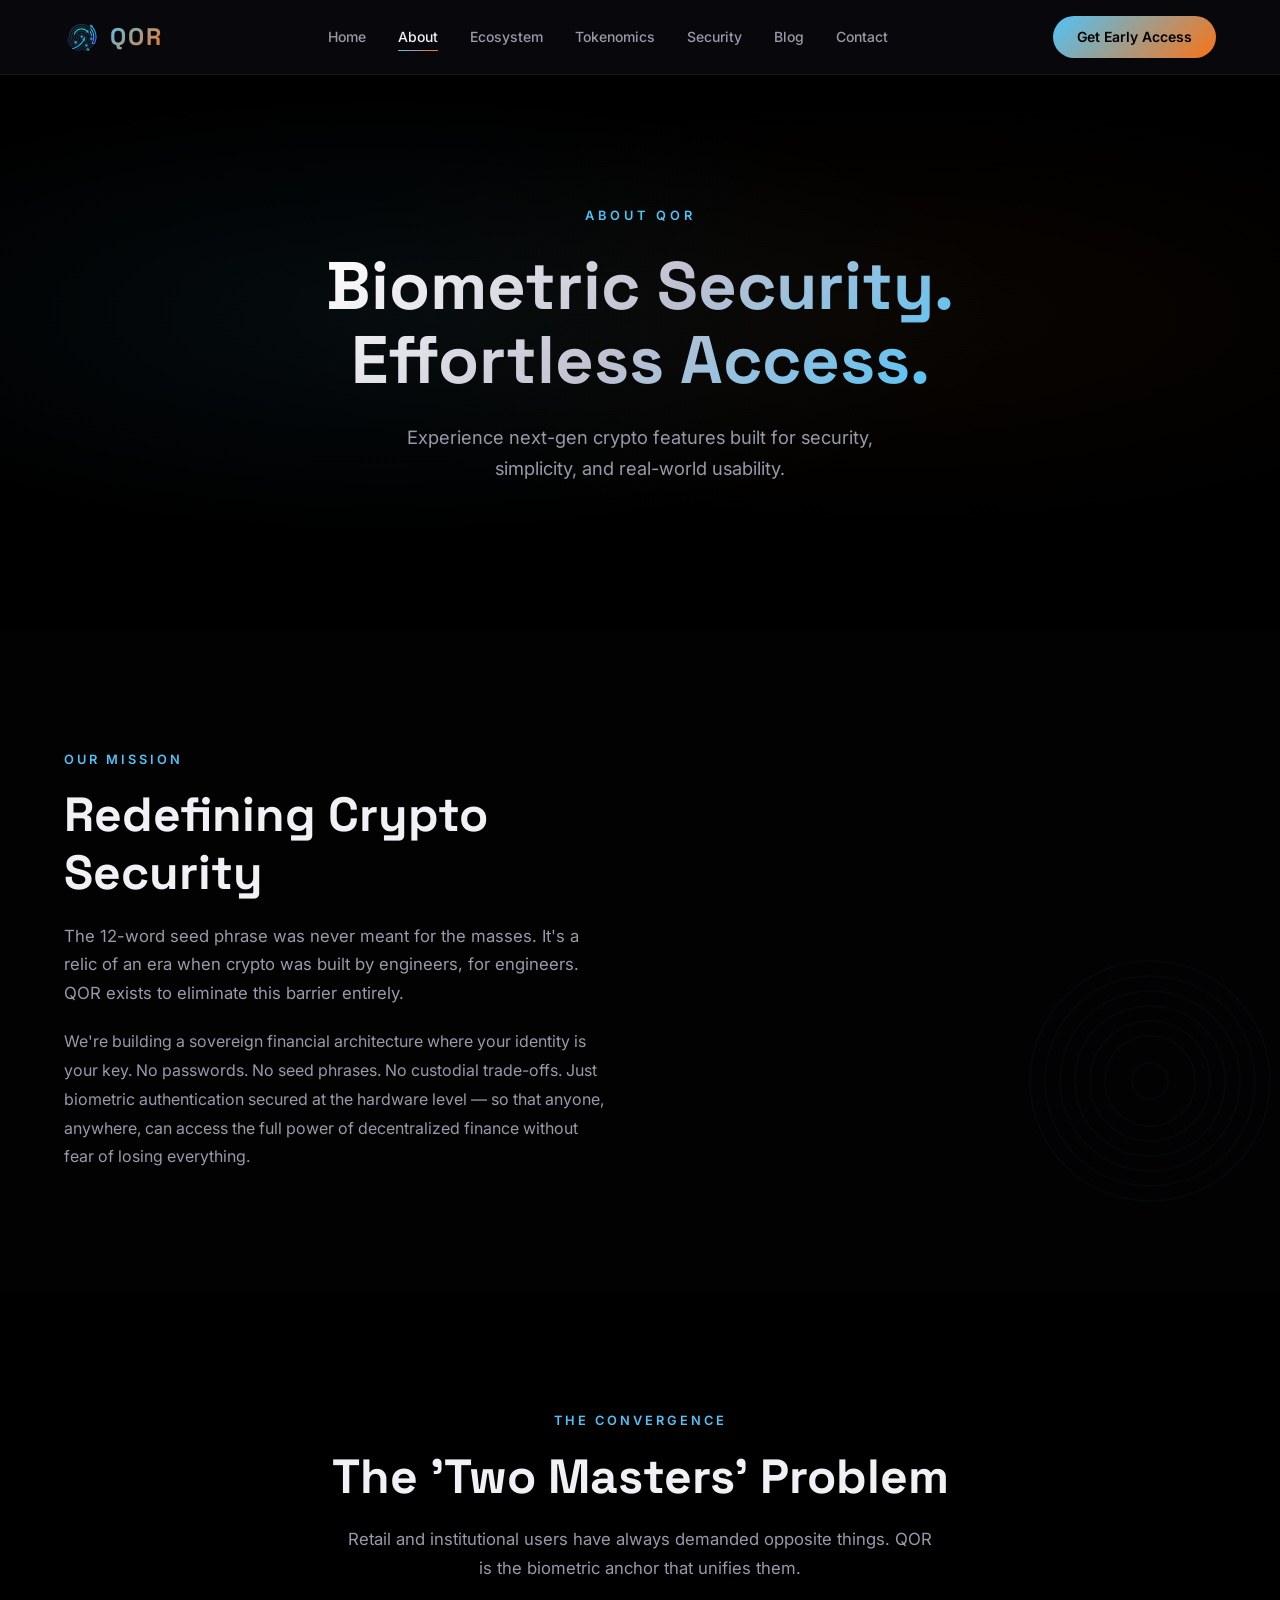
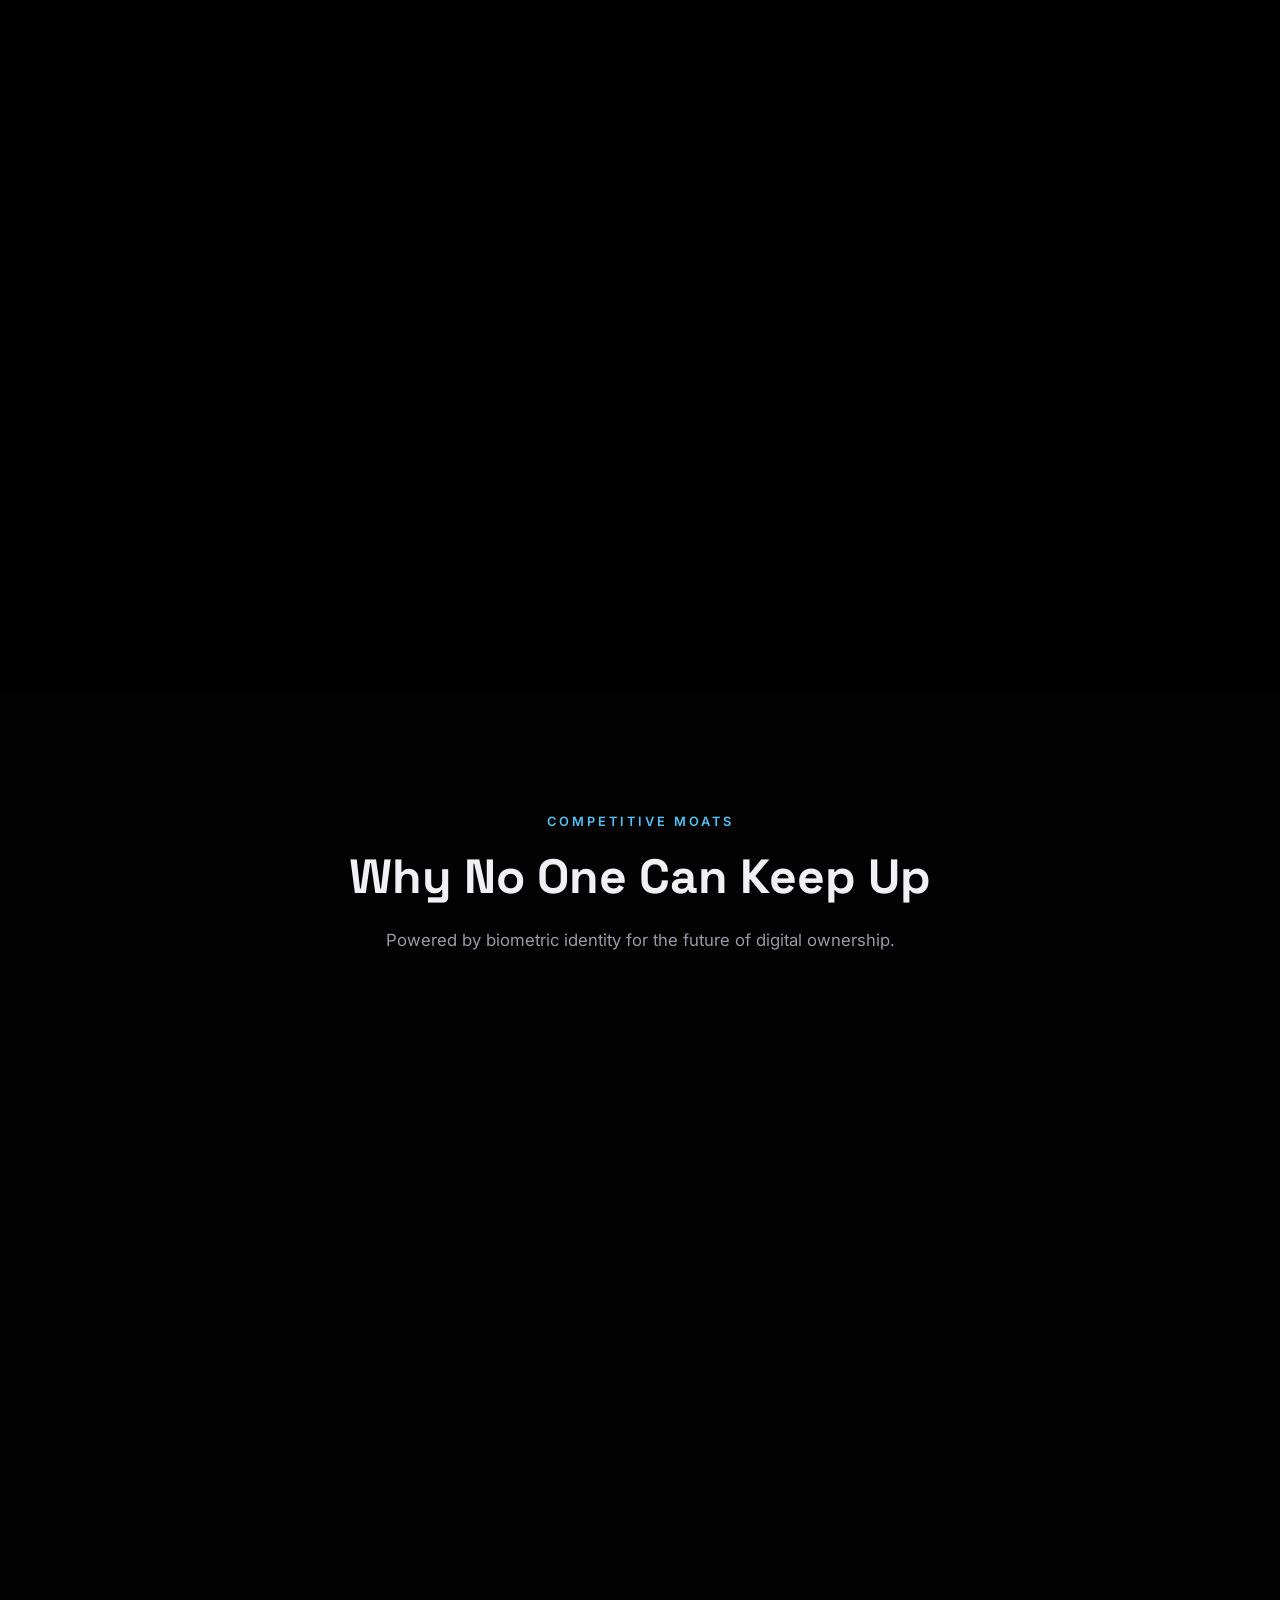
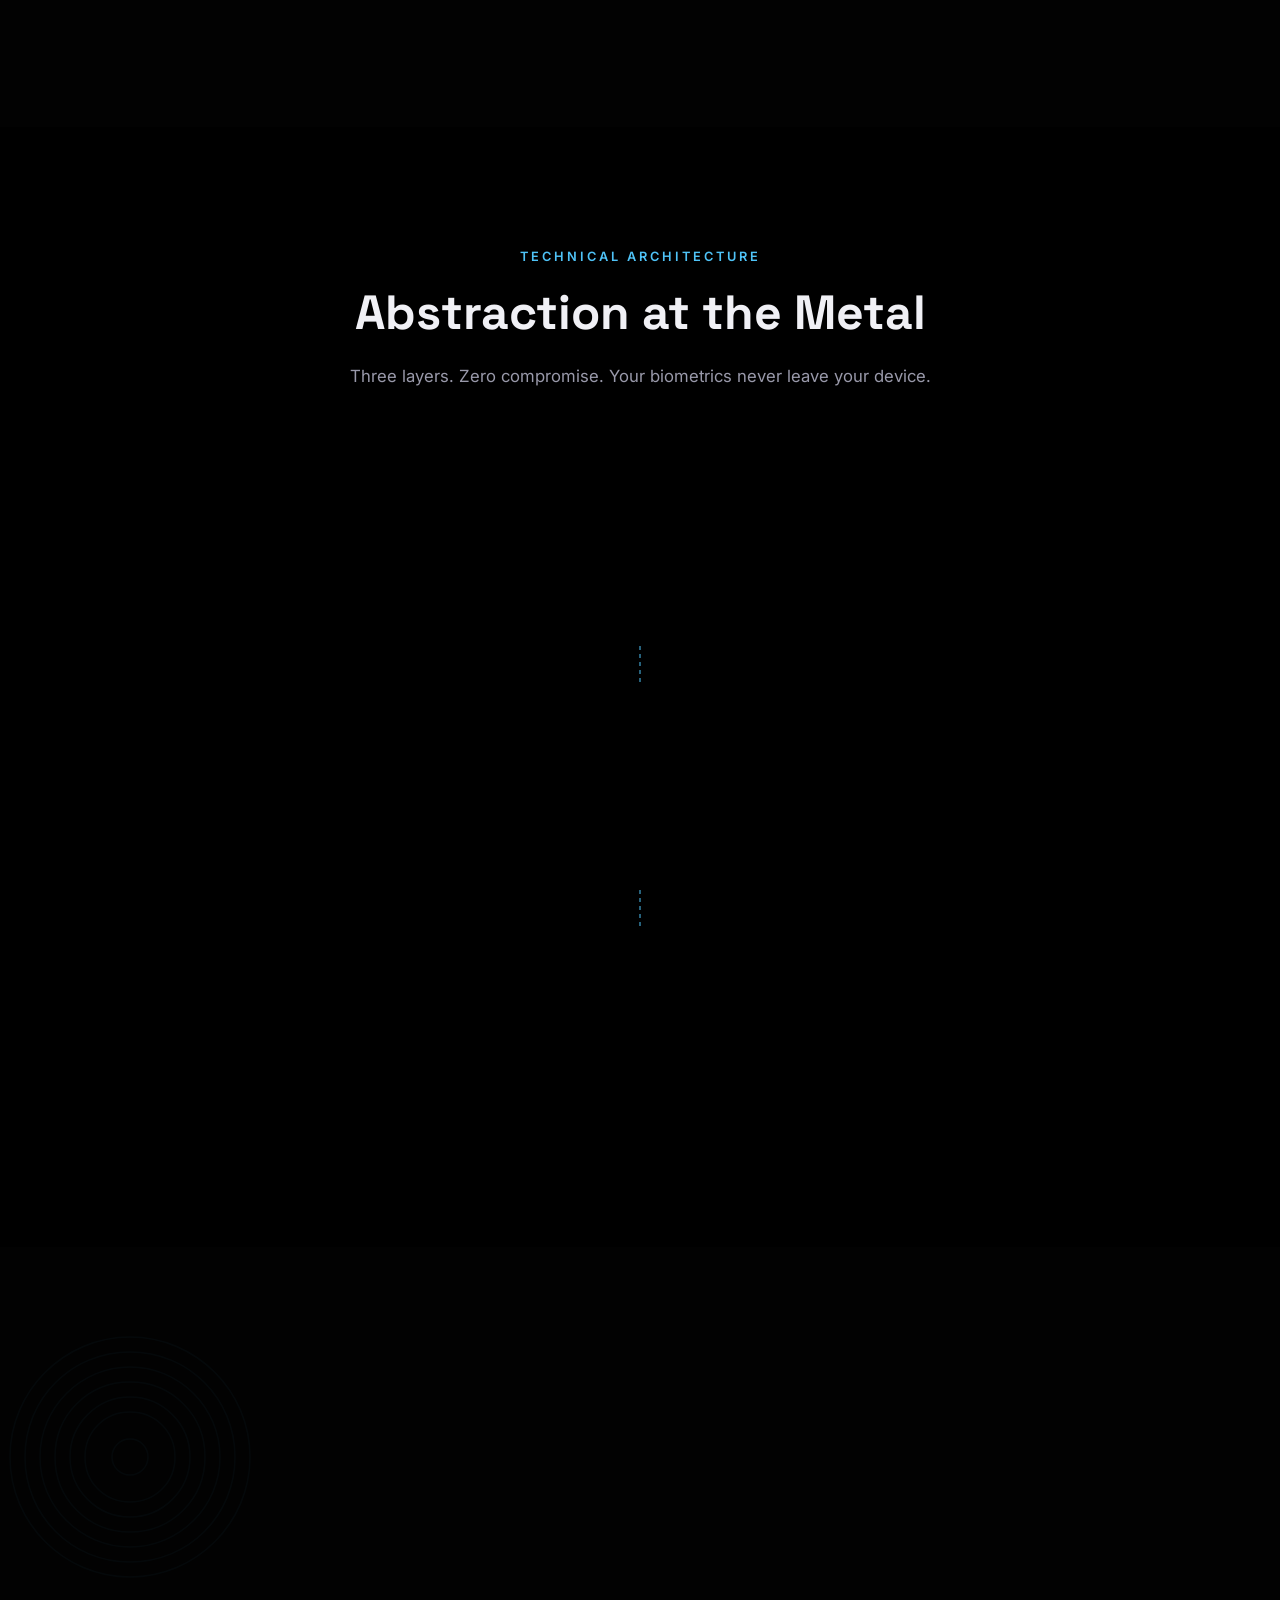
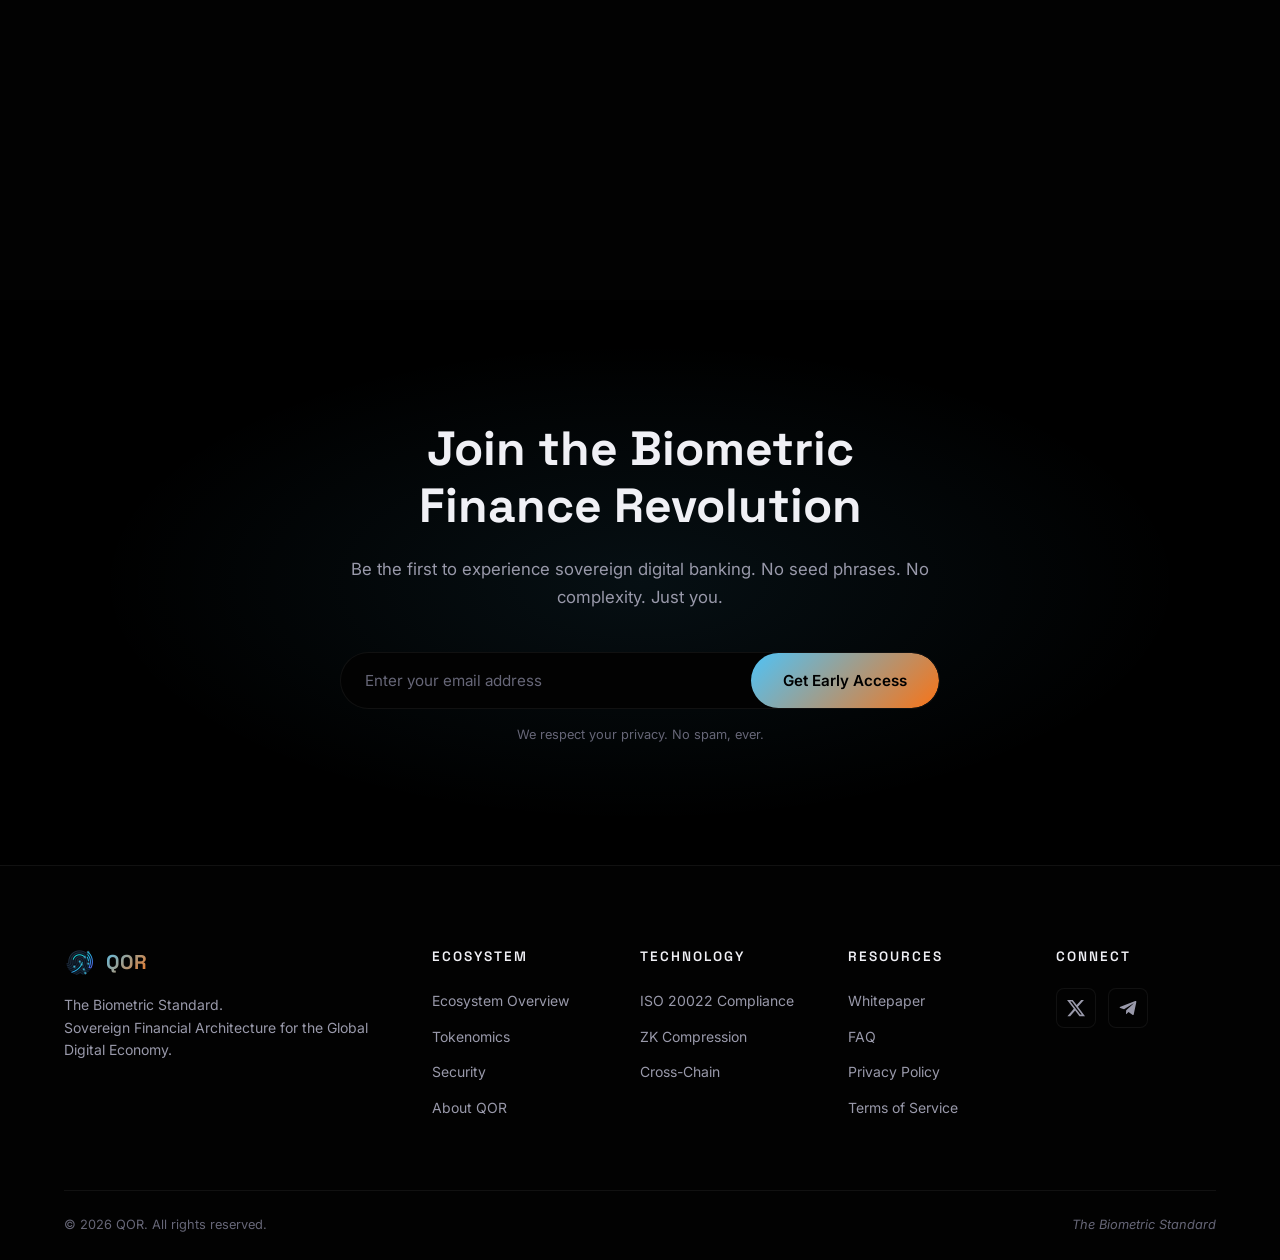
==== commit 6547c43a: "Redesign footer: Ecosystem + Technology columns - Replace single "Pages" column with "Ecosystem" and" ====
--- a/about.html
+++ b/about.html
@@ -3,6 +3,13 @@
 <head>
   <meta charset="UTF-8">
   <meta name="viewport" content="width=device-width, initial-scale=1.0">
+  <meta name="description" content="About QOR — Redefining crypto security with biometric authentication. Learn about our mission, competitive moats, and the technology behind the biometric standard.">
+  <meta property="og:title" content="About — QOR | The Biometric Standard">
+  <meta property="og:description" content="Redefining crypto security with biometric authentication. Learn about our mission and the technology behind QOR.">
+  <meta property="og:type" content="website">
+  <meta property="og:image" content="assets/images/qor-logo.png">
+  <meta name="twitter:card" content="summary_large_image">
+  <meta name="twitter:site" content="@QOR_network">
   <title>About — QOR | The Biometric Standard</title>
   <link rel="stylesheet" href="css/styles.css">
   <link rel="preconnect" href="https://fonts.googleapis.com">
@@ -420,15 +427,21 @@
         </div>
 
         <div class="footer-col">
-          <h4>Pages</h4>
+          <h4>Ecosystem</h4>
           <ul>
-            <li><a href="index.html">Home</a></li>
-            <li><a href="about.html">About</a></li>
-            <li><a href="ecosystem.html">Ecosystem</a></li>
+            <li><a href="ecosystem.html">Ecosystem Overview</a></li>
             <li><a href="tokenomics.html">Tokenomics</a></li>
             <li><a href="security.html">Security</a></li>
-            <li><a href="blog.html">Blog</a></li>
-            <li><a href="contact.html">Contact</a></li>
+            <li><a href="about.html">About QOR</a></li>
+          </ul>
+        </div>
+
+        <div class="footer-col">
+          <h4>Technology</h4>
+          <ul>
+            <li><a href="compliance.html">ISO 20022 Compliance</a></li>
+            <li><a href="zk-compression.html">ZK Compression</a></li>
+            <li><a href="cross-chain.html">Cross-Chain</a></li>
           </ul>
         </div>
 
@@ -437,8 +450,8 @@
           <ul>
             <li><a href="Whitepaper QOR.pdf" target="_blank">Whitepaper</a></li>
             <li><a href="contact.html#faq">FAQ</a></li>
-            <li><a href="#">Privacy Policy</a></li>
-            <li><a href="#">Terms of Service</a></li>
+            <li><a href="privacy.html">Privacy Policy</a></li>
+            <li><a href="terms.html">Terms of Service</a></li>
           </ul>
         </div>
 
--- a/css/styles.css
+++ b/css/styles.css
@@ -1052,7 +1052,7 @@
 
 .footer-grid {
   display: grid;
-  grid-template-columns: 2fr 1fr 1fr 1fr;
+  grid-template-columns: 2fr 1fr 1fr 1fr 1fr;
   gap: 48px;
   padding-bottom: 60px;
   border-bottom: 1px solid var(--border);
@@ -4567,3 +4567,44 @@
   bottom: auto;
   top: -60px;
 }
+
+/* ===== LEGAL PAGES ===== */
+.legal-content {
+  max-width: 760px;
+  margin: 0 auto;
+}
+
+.legal-content h3 {
+  font-family: var(--font-heading);
+  font-size: 1.15rem;
+  font-weight: 600;
+  margin: 40px 0 12px;
+  color: var(--text-primary);
+}
+
+.legal-content p {
+  font-size: 0.9rem;
+  color: var(--text-secondary);
+  line-height: 1.8;
+  margin-bottom: 16px;
+}
+
+.legal-content ul {
+  margin-bottom: 16px;
+  padding-left: 20px;
+}
+
+.legal-content li {
+  font-size: 0.9rem;
+  color: var(--text-secondary);
+  line-height: 1.8;
+  list-style: disc;
+  margin-bottom: 4px;
+}
+
+.legal-updated {
+  font-size: 0.8rem;
+  color: var(--text-muted);
+  margin-bottom: 40px;
+  font-style: italic;
+}
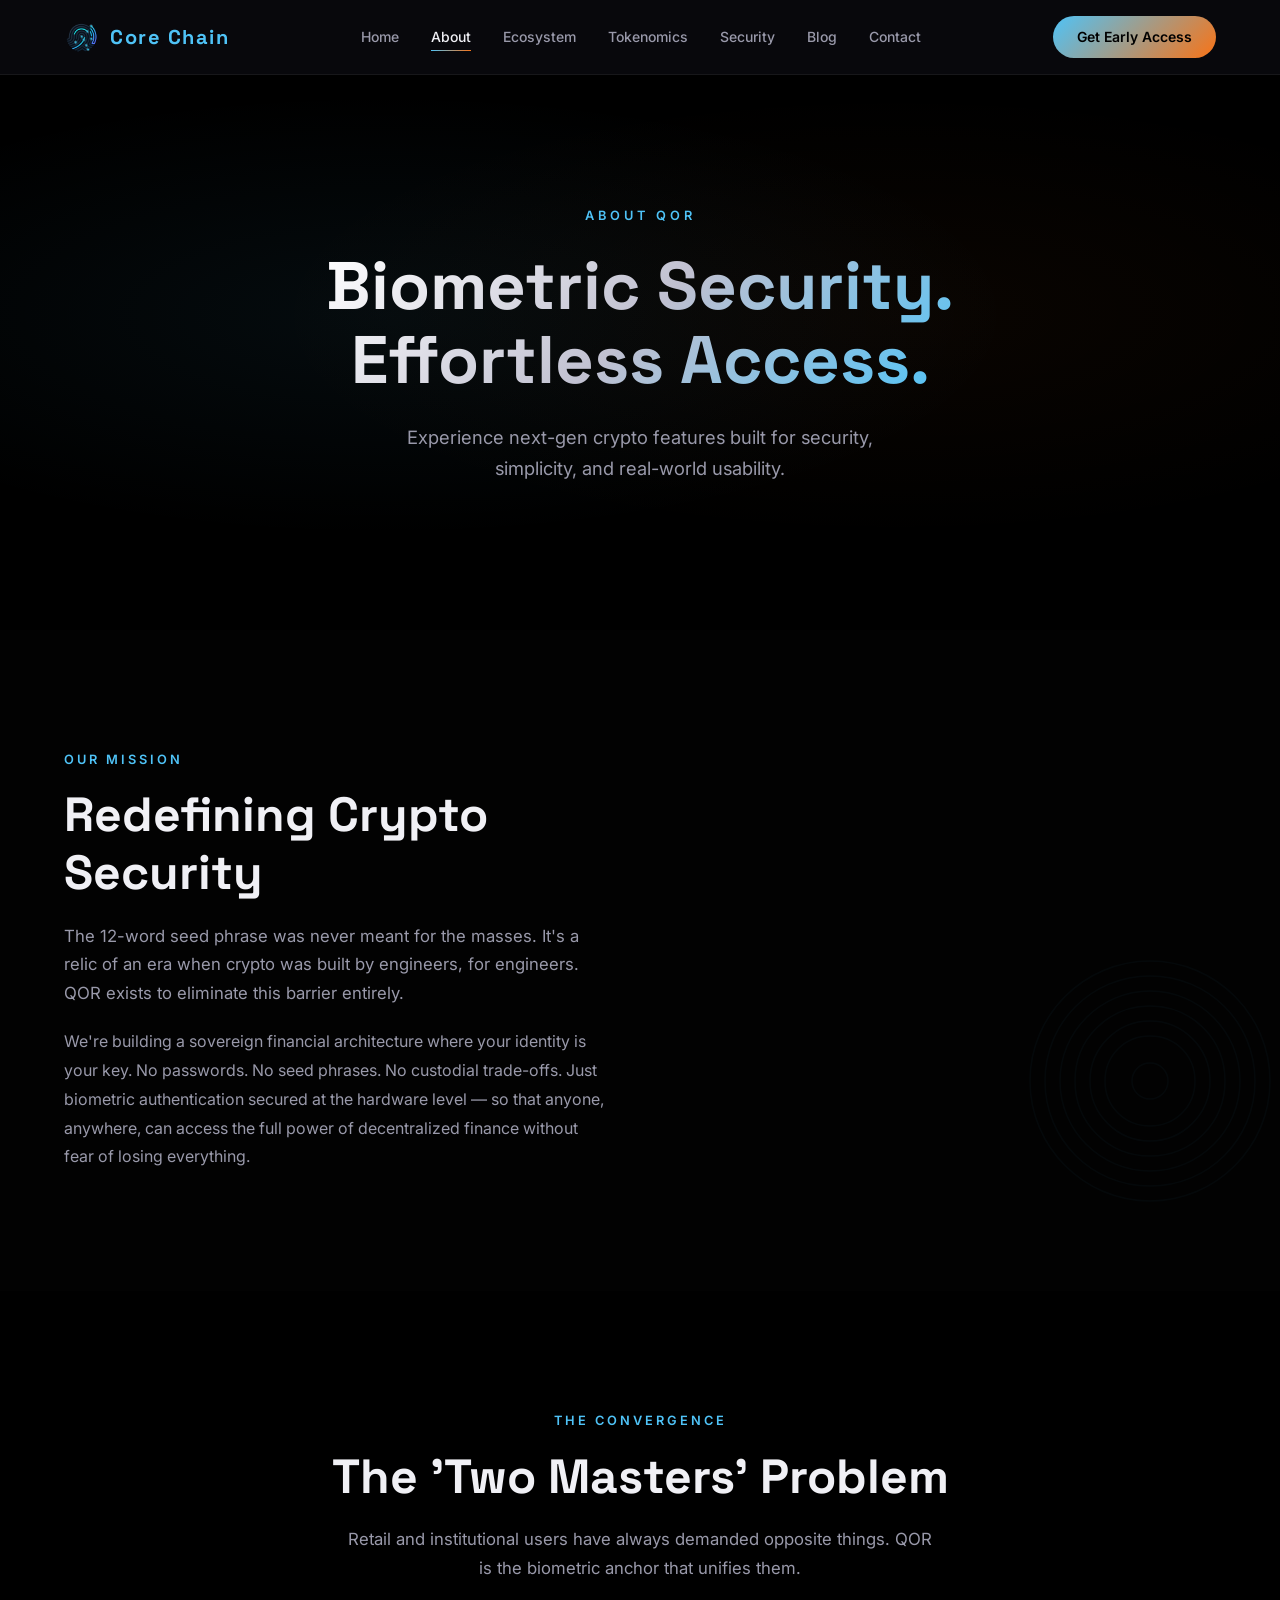
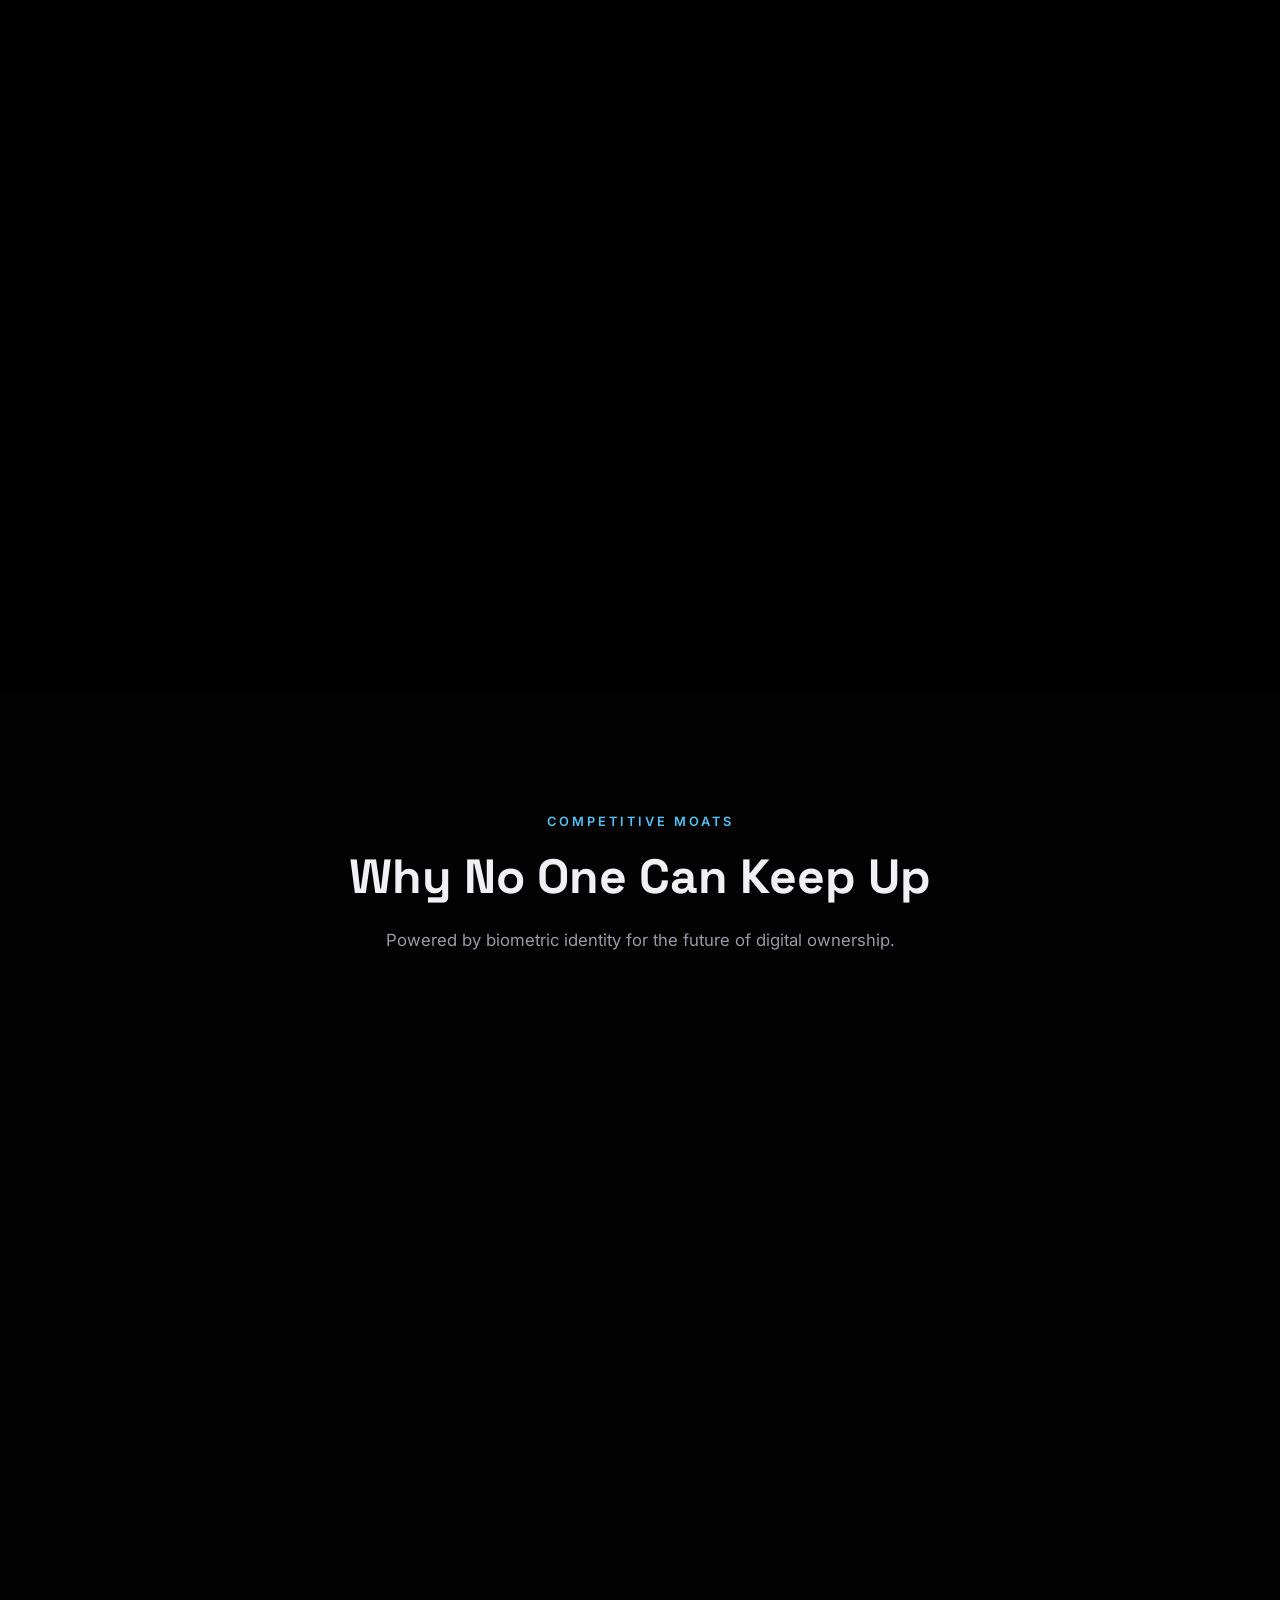
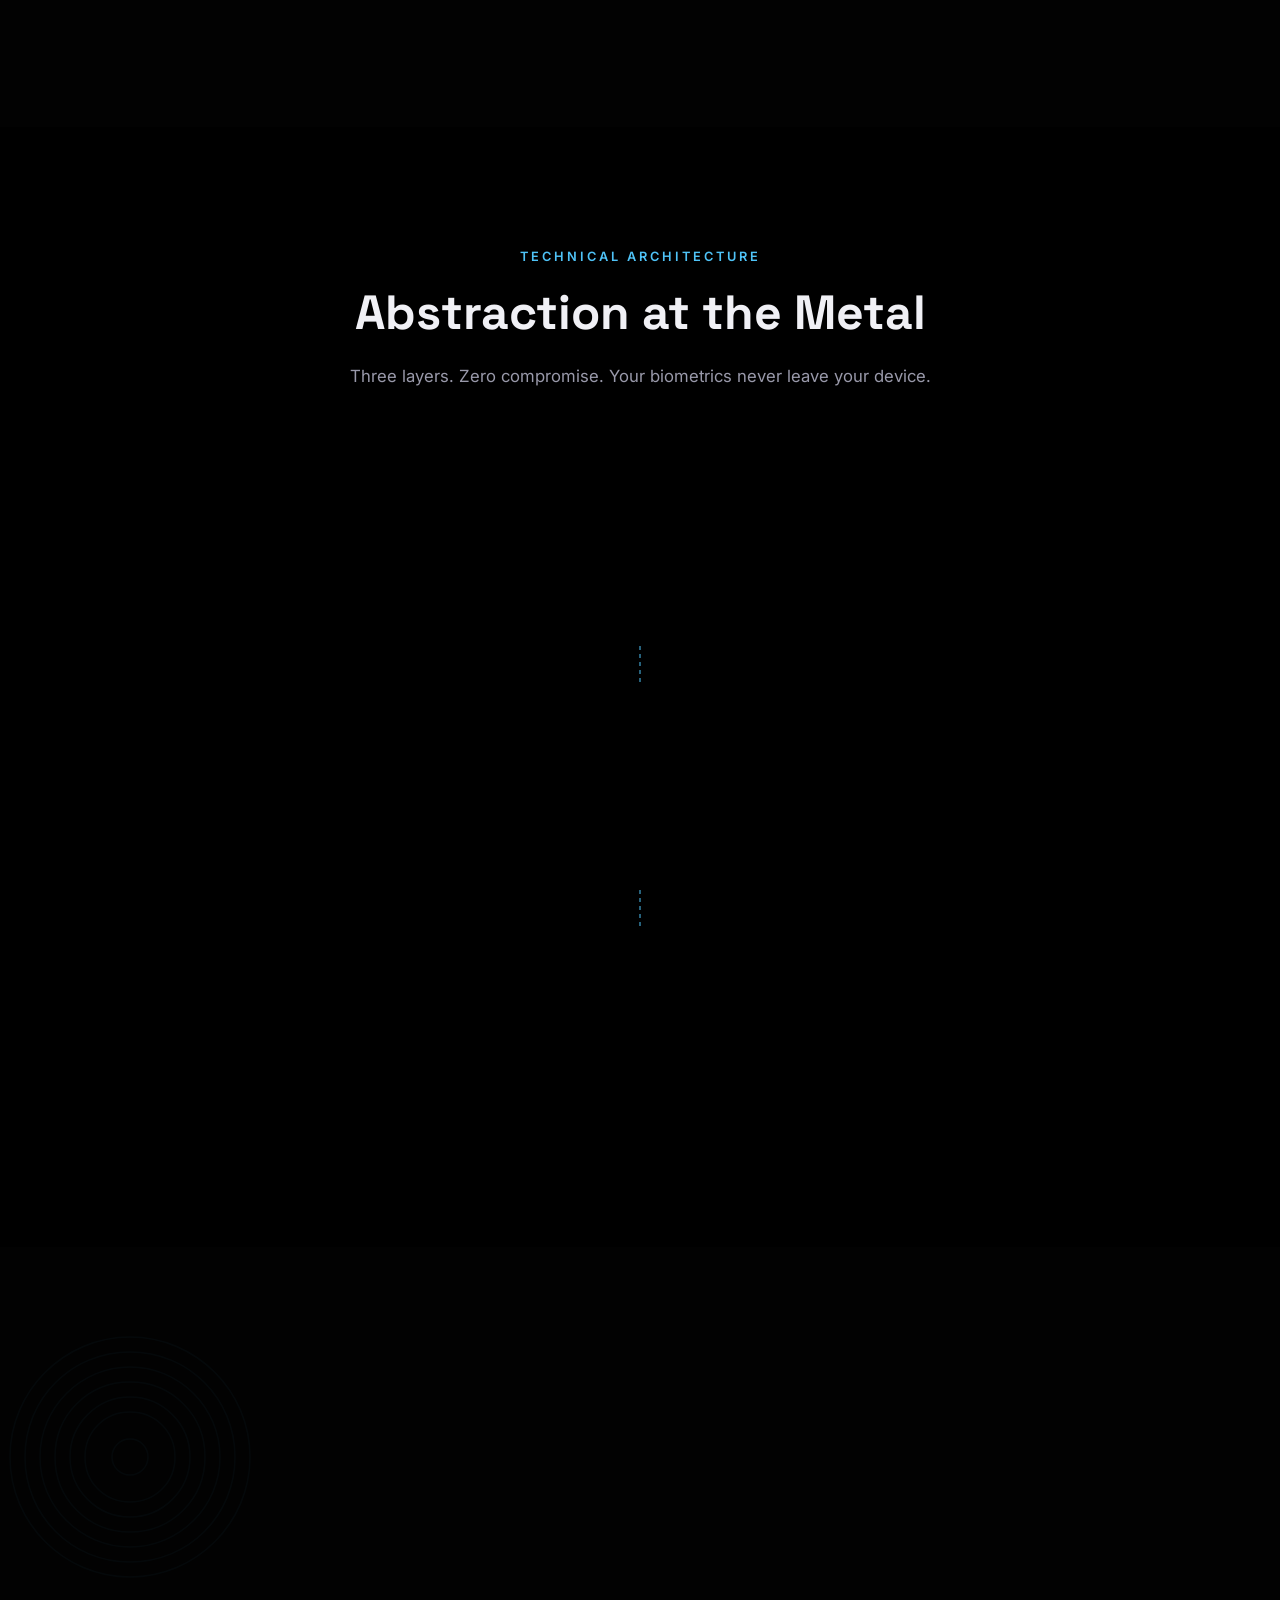
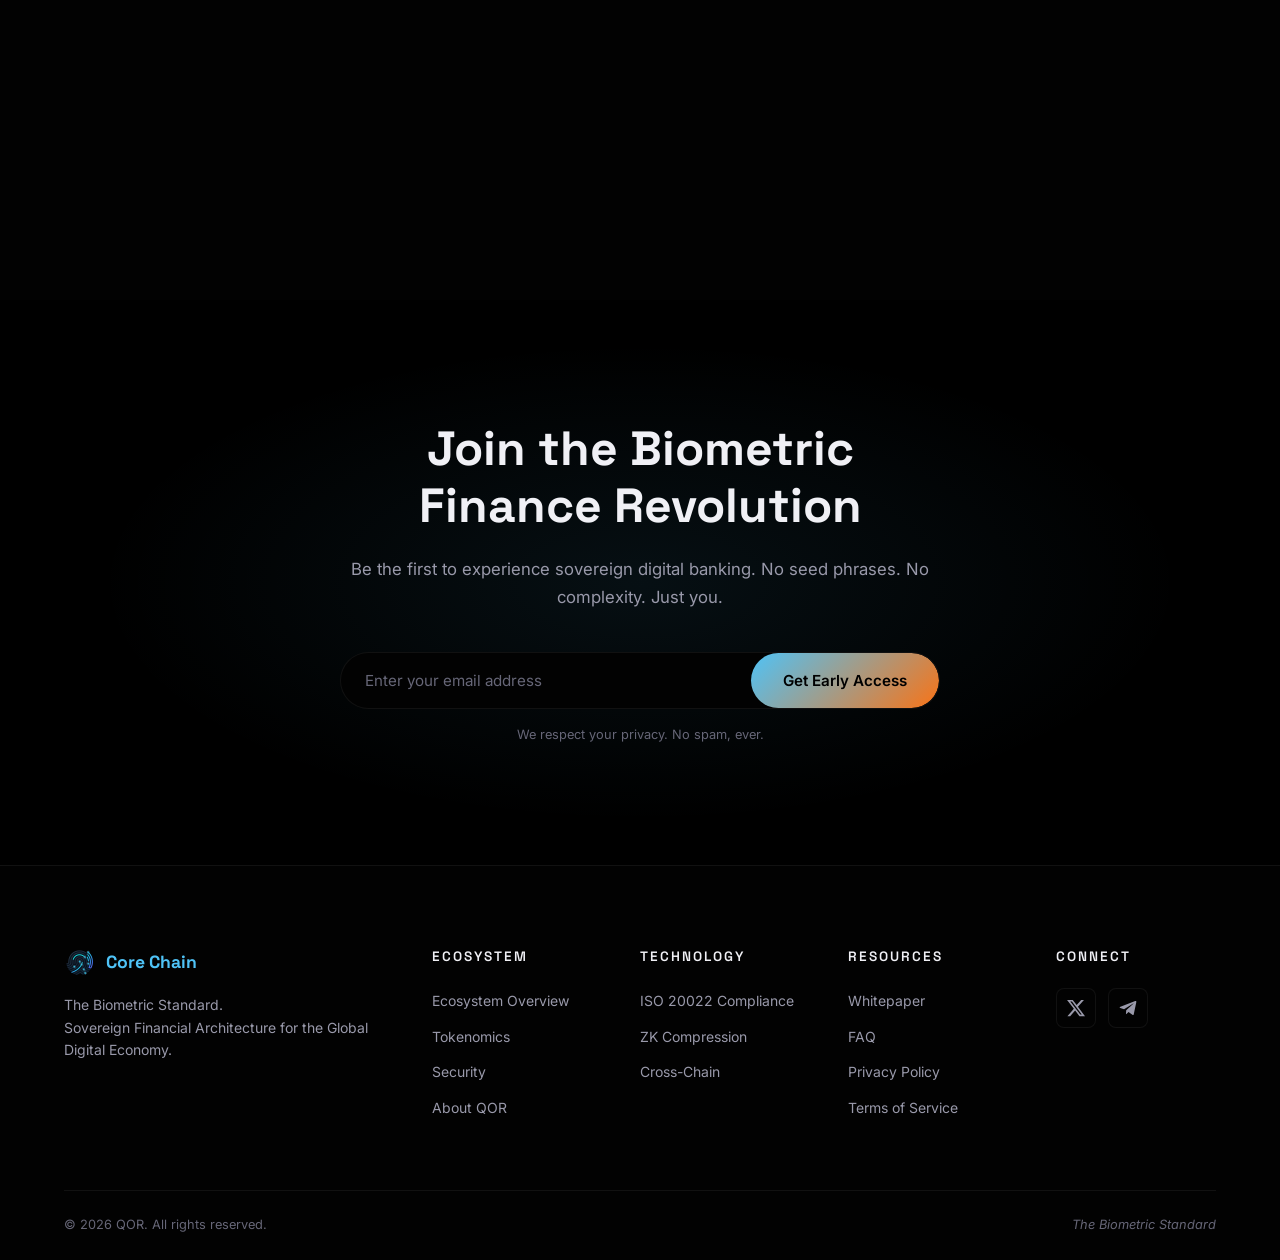
==== commit 10295655: "Rebrand to Core Chain + fix mobile responsive - Replace "QOR" with "Core Chain" in logo text (navbar" ====
--- a/about.html
+++ b/about.html
@@ -23,7 +23,7 @@
     <div class="nav-container">
       <a href="index.html" class="nav-logo">
         <img src="assets/images/qor-logo.png" alt="QOR" class="logo-img">
-        <span class="logo-text">QOR</span>
+        <span class="logo-text">Core Chain</span>
       </a>
 
       <ul class="nav-links" id="navLinks">
@@ -421,7 +421,7 @@
         <div class="footer-col footer-brand">
           <a href="index.html" class="footer-logo">
             <img src="assets/images/qor-logo.png" alt="QOR" class="footer-logo-img">
-            <span>QOR</span>
+            <span>Core Chain</span>
           </a>
           <p class="footer-tagline">The Biometric Standard.<br>Sovereign Financial Architecture for the Global Digital Economy.</p>
         </div>
--- a/css/styles.css
+++ b/css/styles.css
@@ -32,6 +32,7 @@
 html {
   scroll-behavior: smooth;
   font-size: 16px;
+  overflow-x: hidden;
 }
 
 body {
@@ -99,6 +100,8 @@
   align-items: center;
   gap: 10px;
   z-index: 1001;
+  flex-shrink: 0;
+  min-width: 0;
 }
 
 .logo-img {
@@ -115,13 +118,11 @@
 
 .logo-text {
   font-family: var(--font-heading);
-  font-size: 1.5rem;
+  font-size: 1.25rem;
   font-weight: 700;
-  letter-spacing: 2px;
-  background: var(--gradient-main);
-  -webkit-background-clip: text;
-  -webkit-text-fill-color: transparent;
-  background-clip: text;
+  letter-spacing: 1.5px;
+  color: #4FC3F7;
+  white-space: nowrap;
 }
 
 .nav-links {
@@ -1067,12 +1068,9 @@
 
 .footer-logo span {
   font-family: var(--font-heading);
-  font-size: 1.25rem;
+  font-size: 1.1rem;
   font-weight: 700;
-  background: var(--gradient-main);
-  -webkit-background-clip: text;
-  -webkit-text-fill-color: transparent;
-  background-clip: text;
+  color: #4FC3F7;
 }
 
 .footer-tagline {
@@ -1468,8 +1466,17 @@
 }
 
 @media (max-width: 768px) {
+  html, body {
+    overflow-x: hidden;
+    width: 100%;
+  }
+
   :root {
     --section-padding: 80px 0;
+  }
+
+  .nav-container {
+    max-width: 100%;
   }
 
   .nav-links,
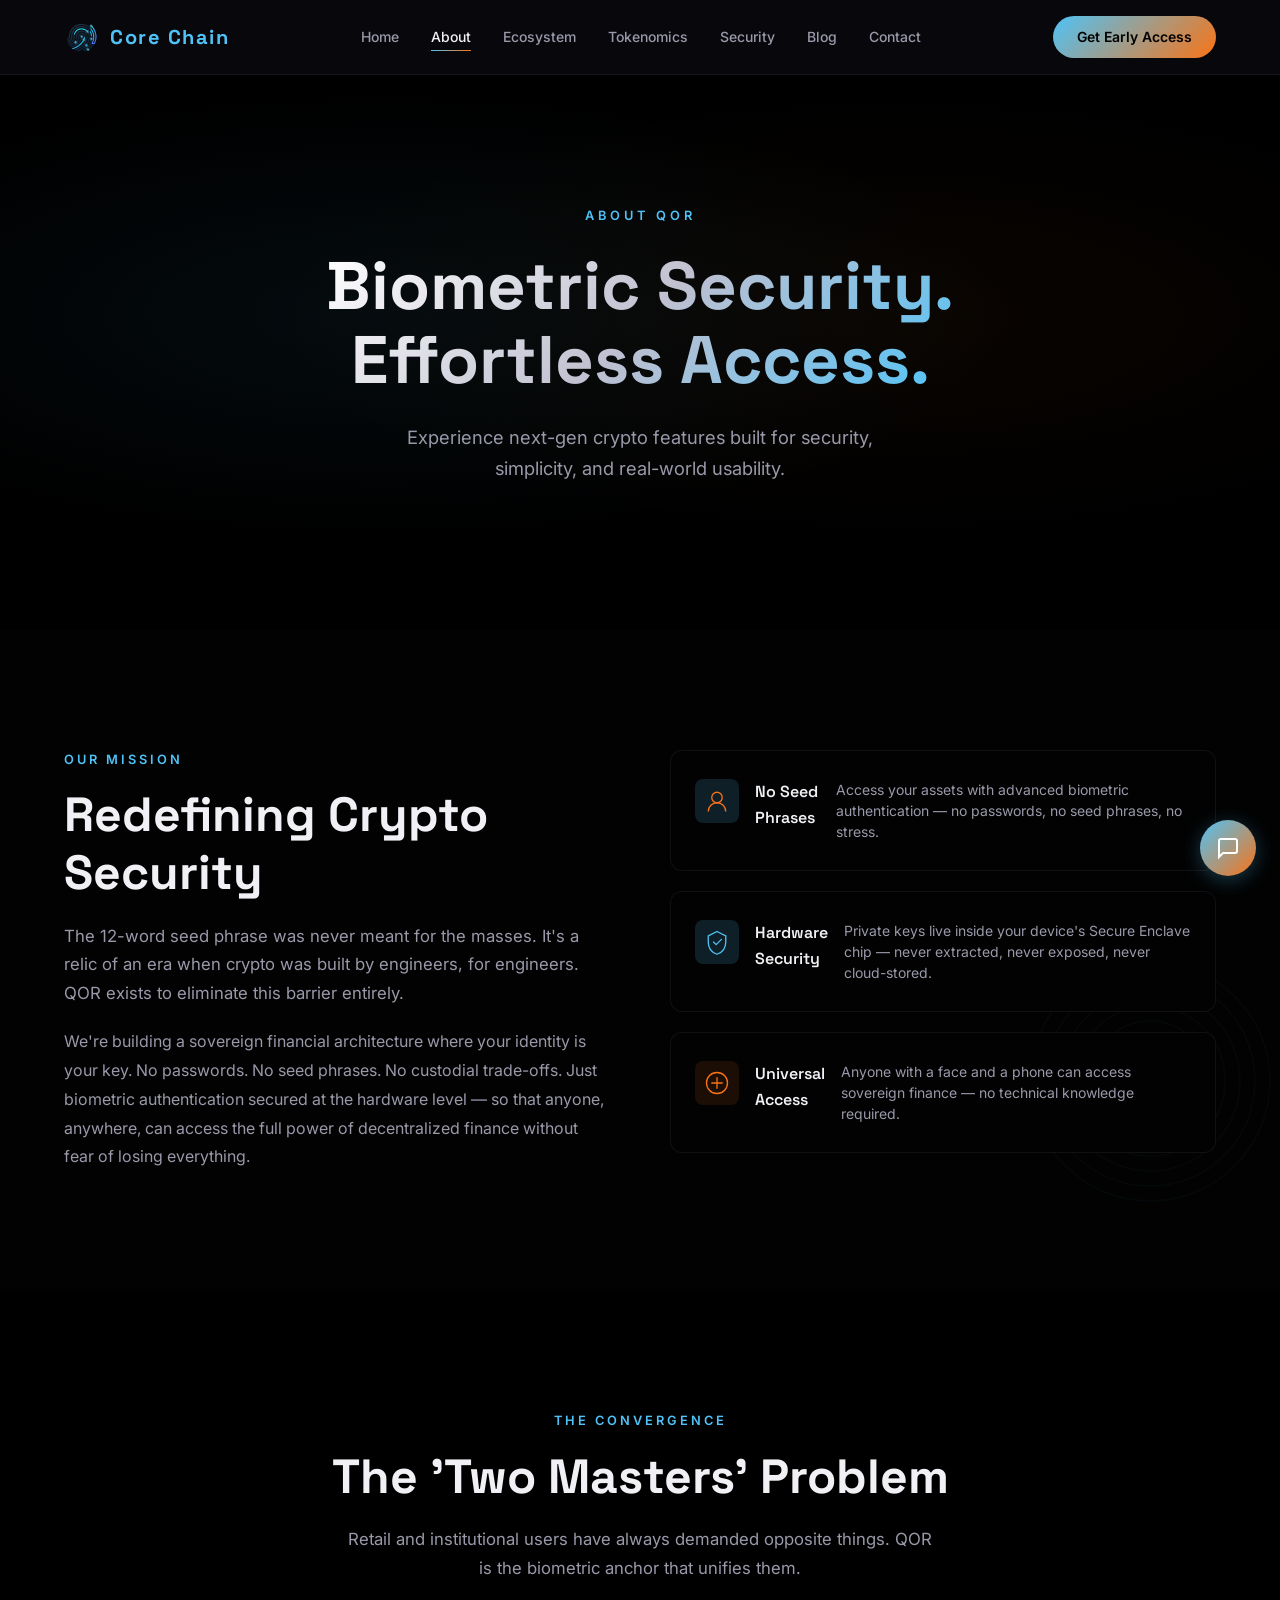
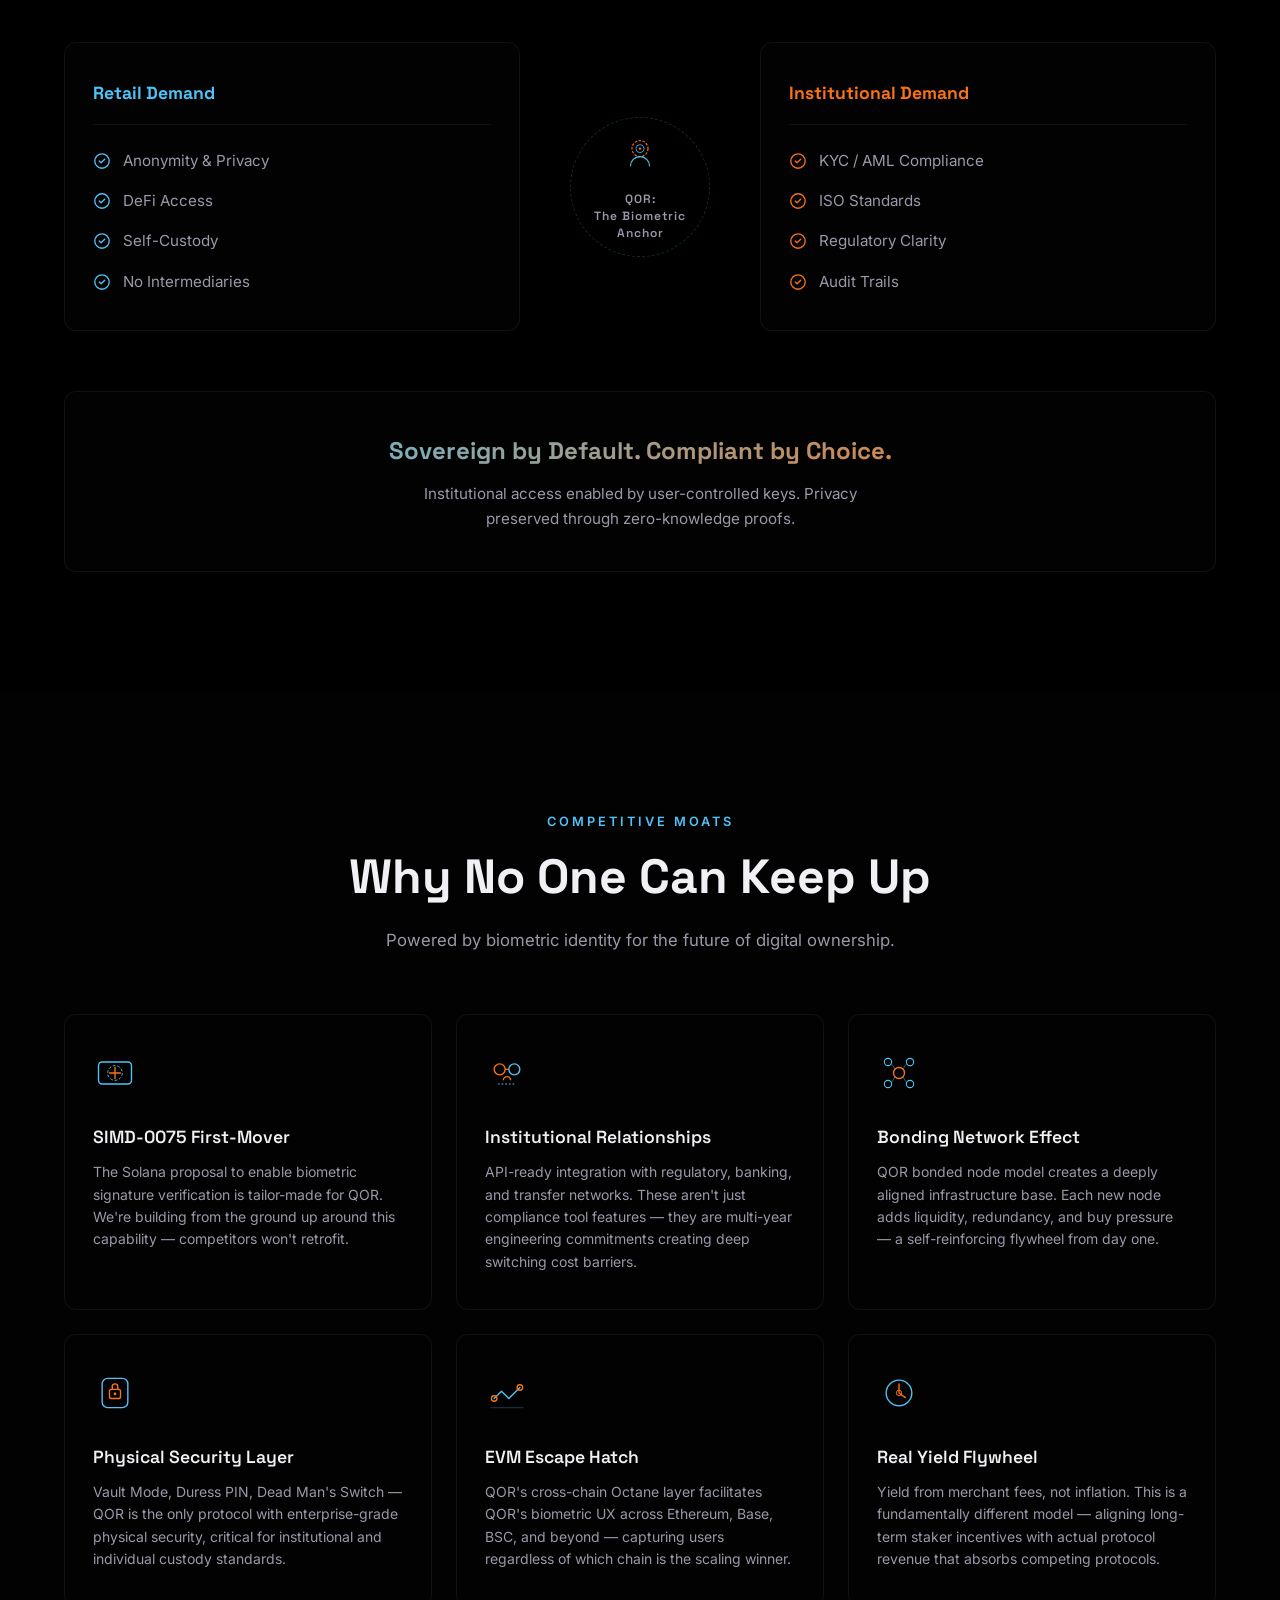
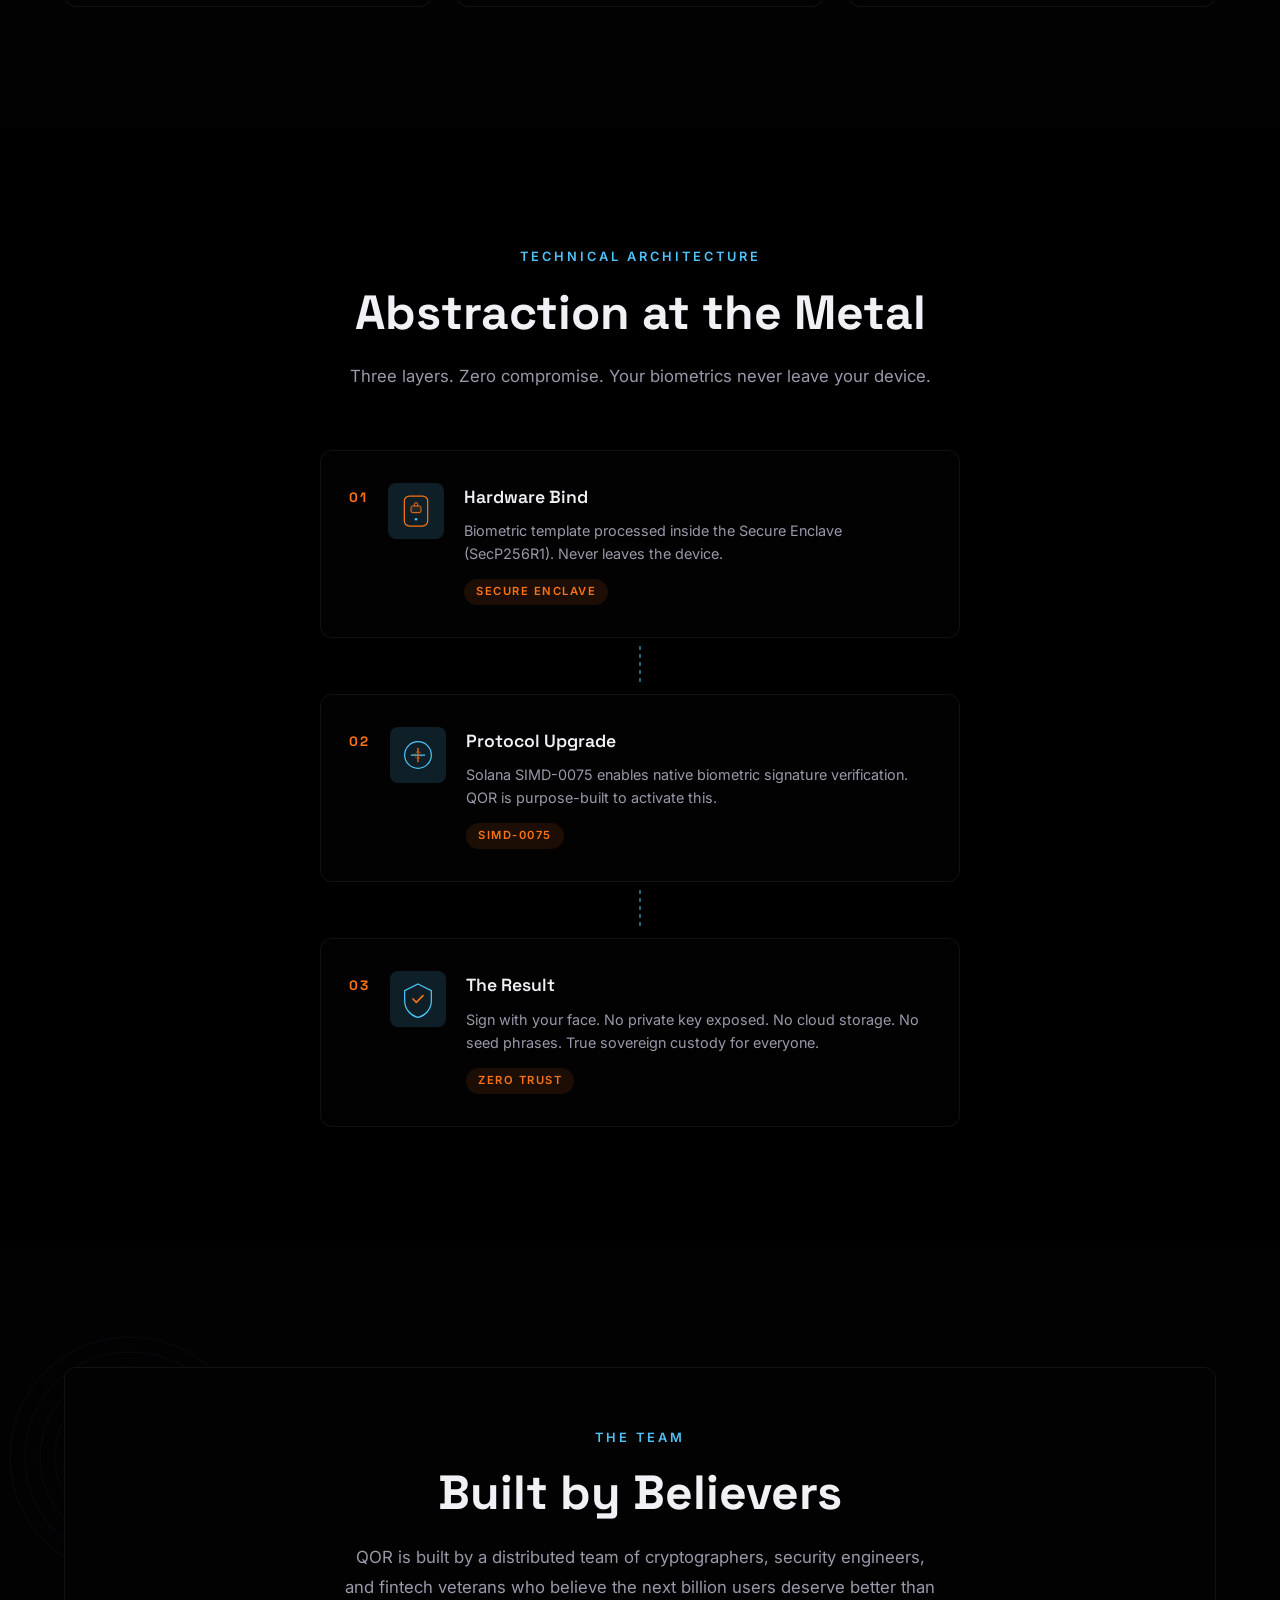
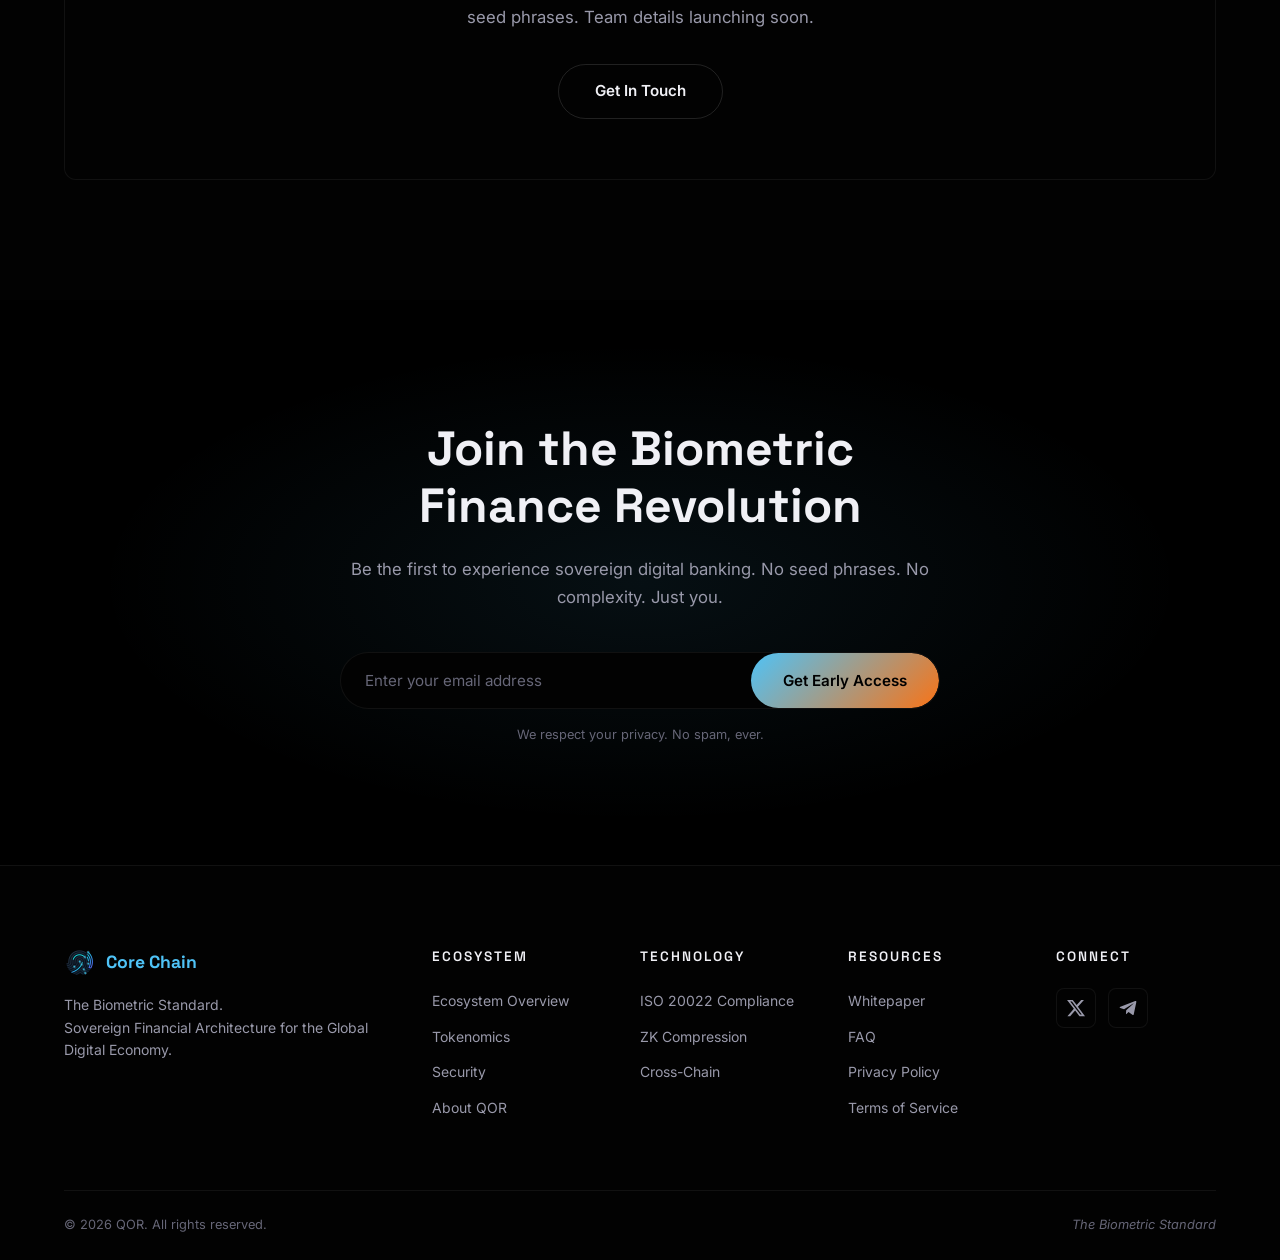
==== commit ebb9baa3: "Phase 8: AI Chatbot Frontend Widget (js/chatbot.js): - Floating chat bubble (bottom-right) on all 11" ====
--- a/about.html
+++ b/about.html
@@ -481,5 +481,6 @@
 
 
   <script src="js/script.js"></script>
+  <script src="js/chatbot.js"></script>
 </body>
 </html>
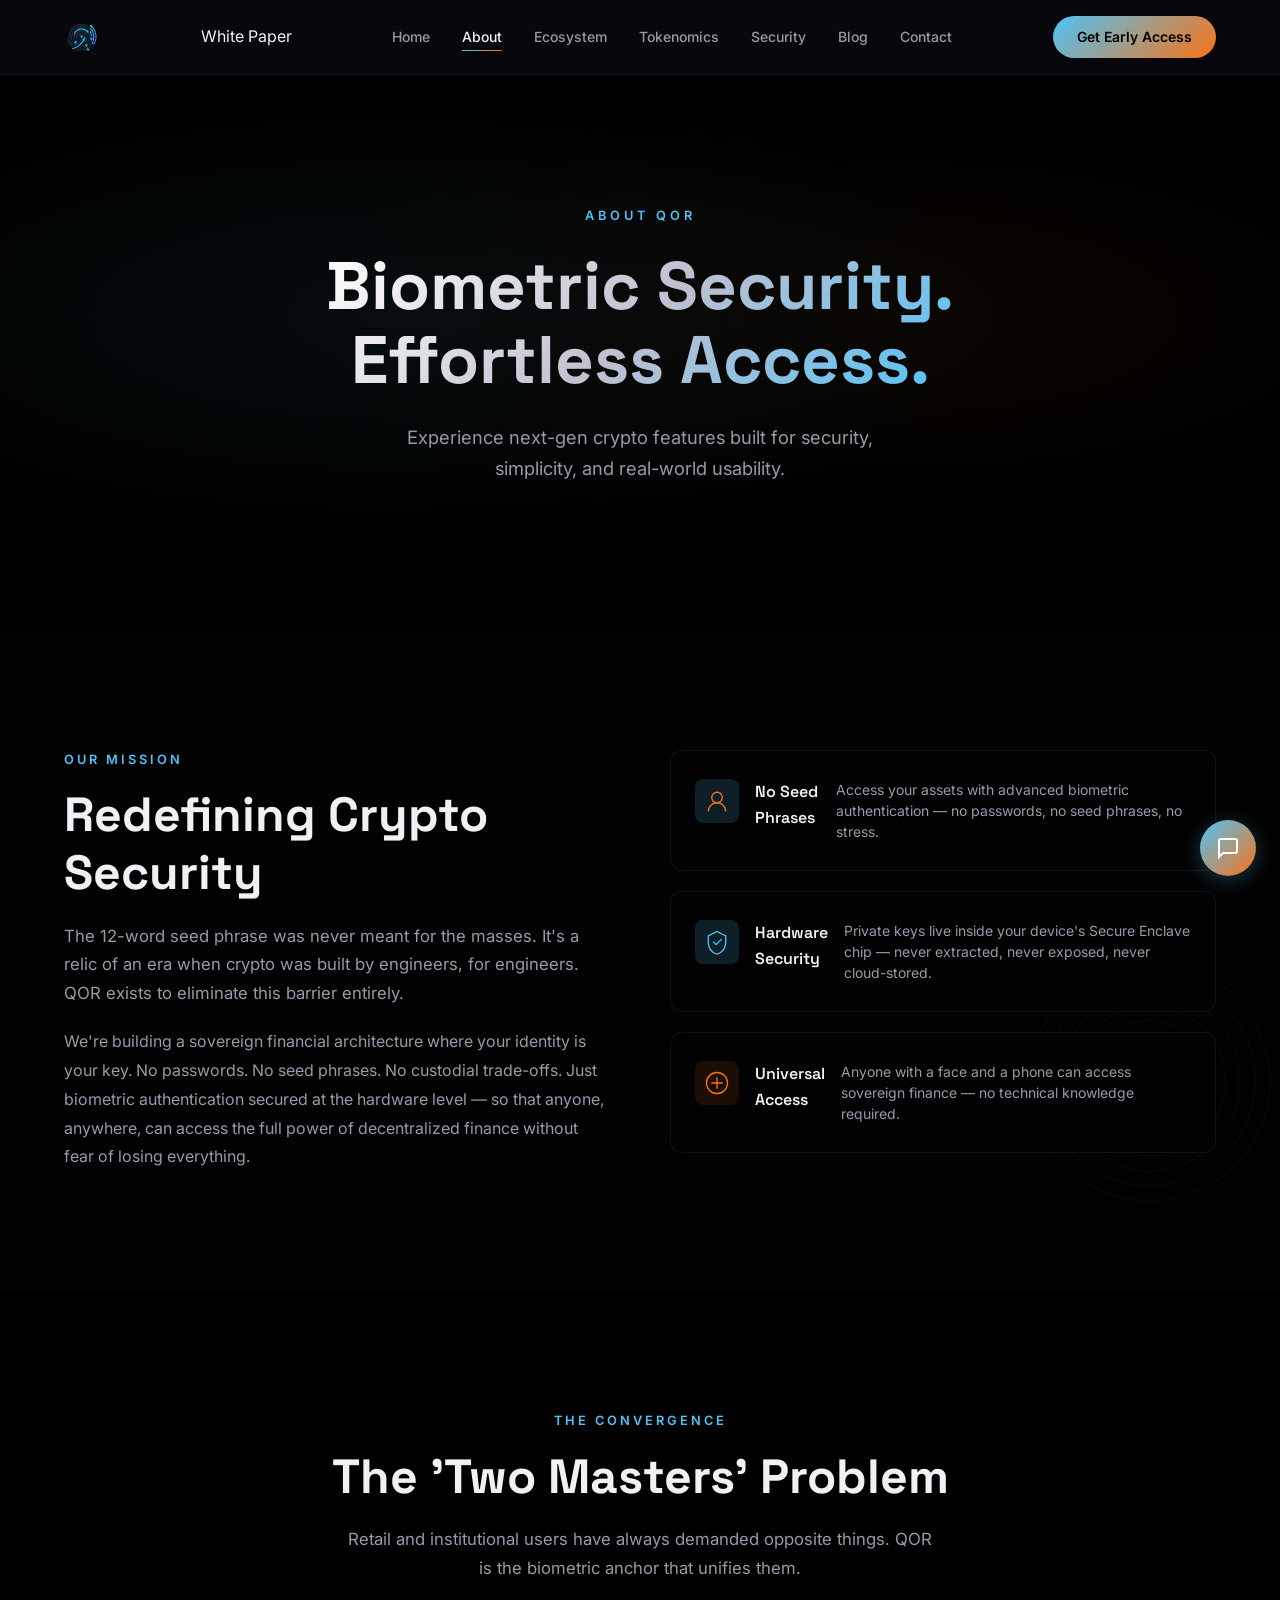
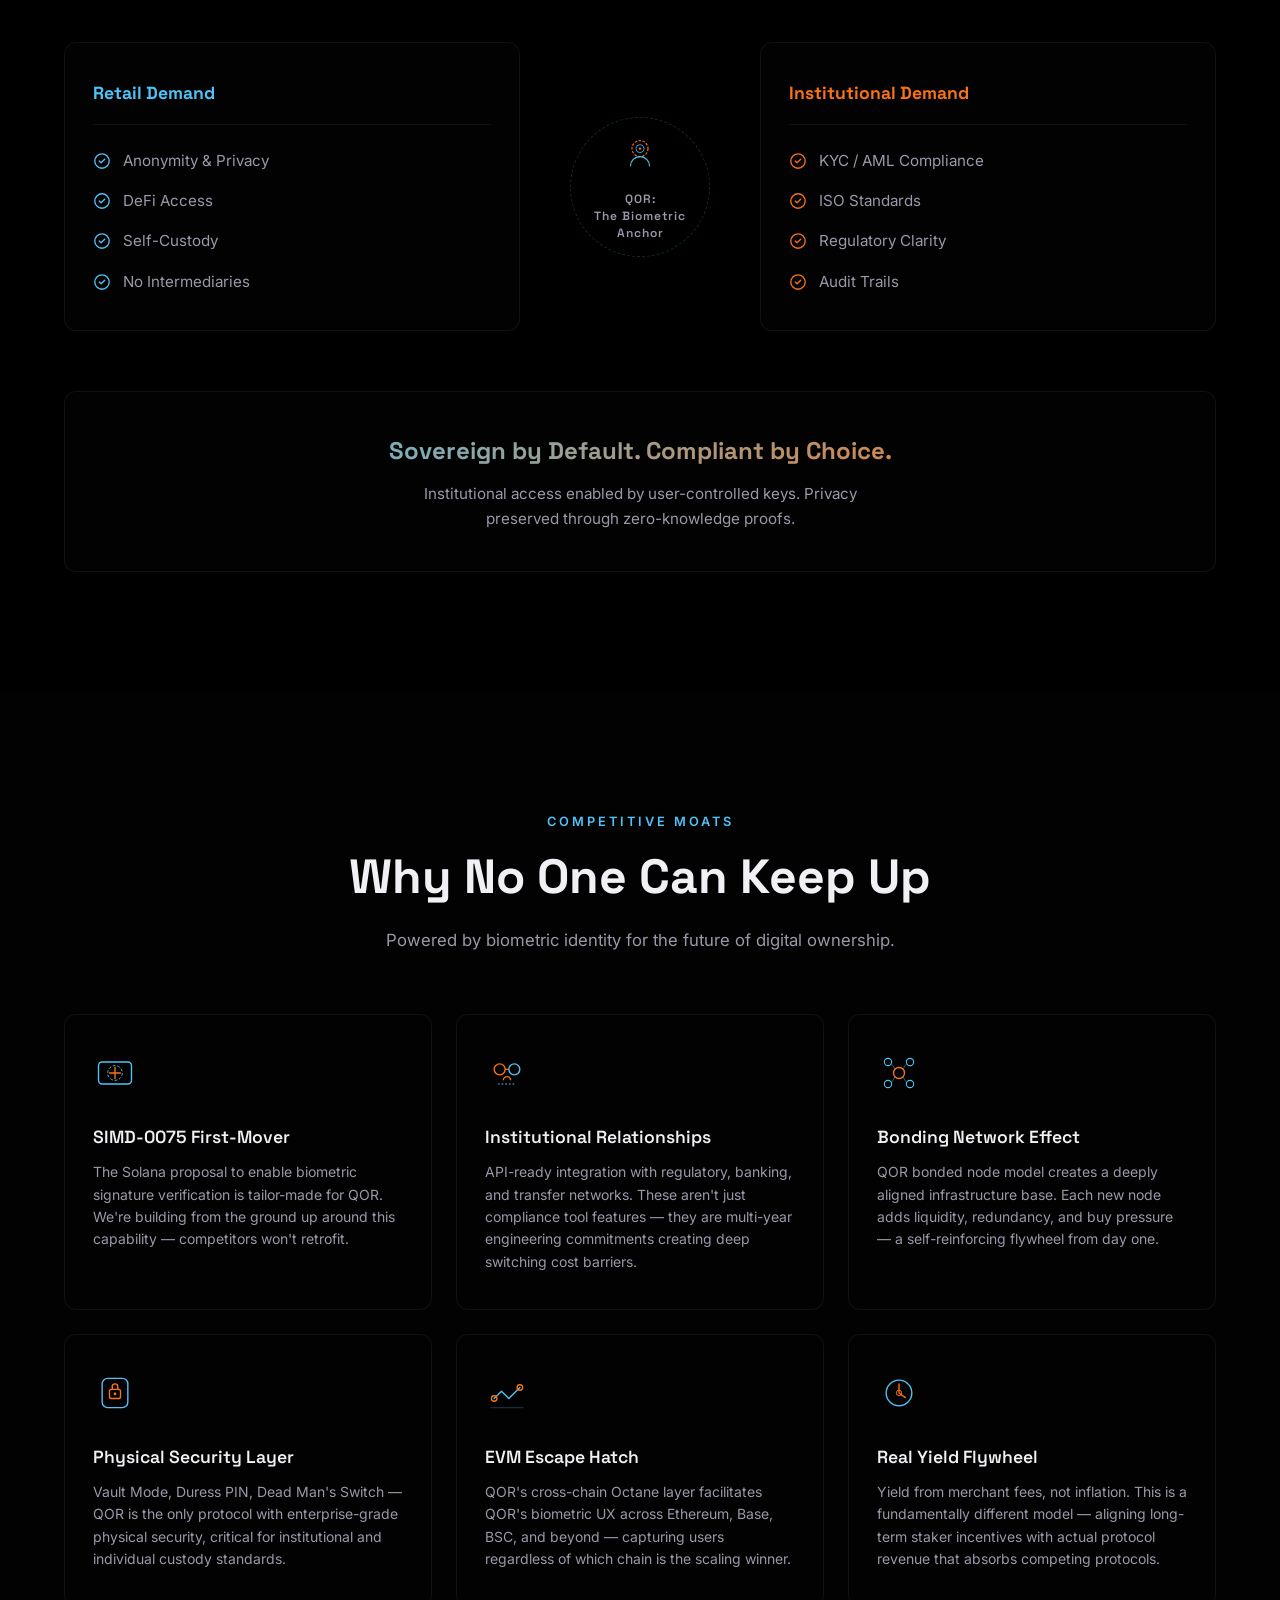
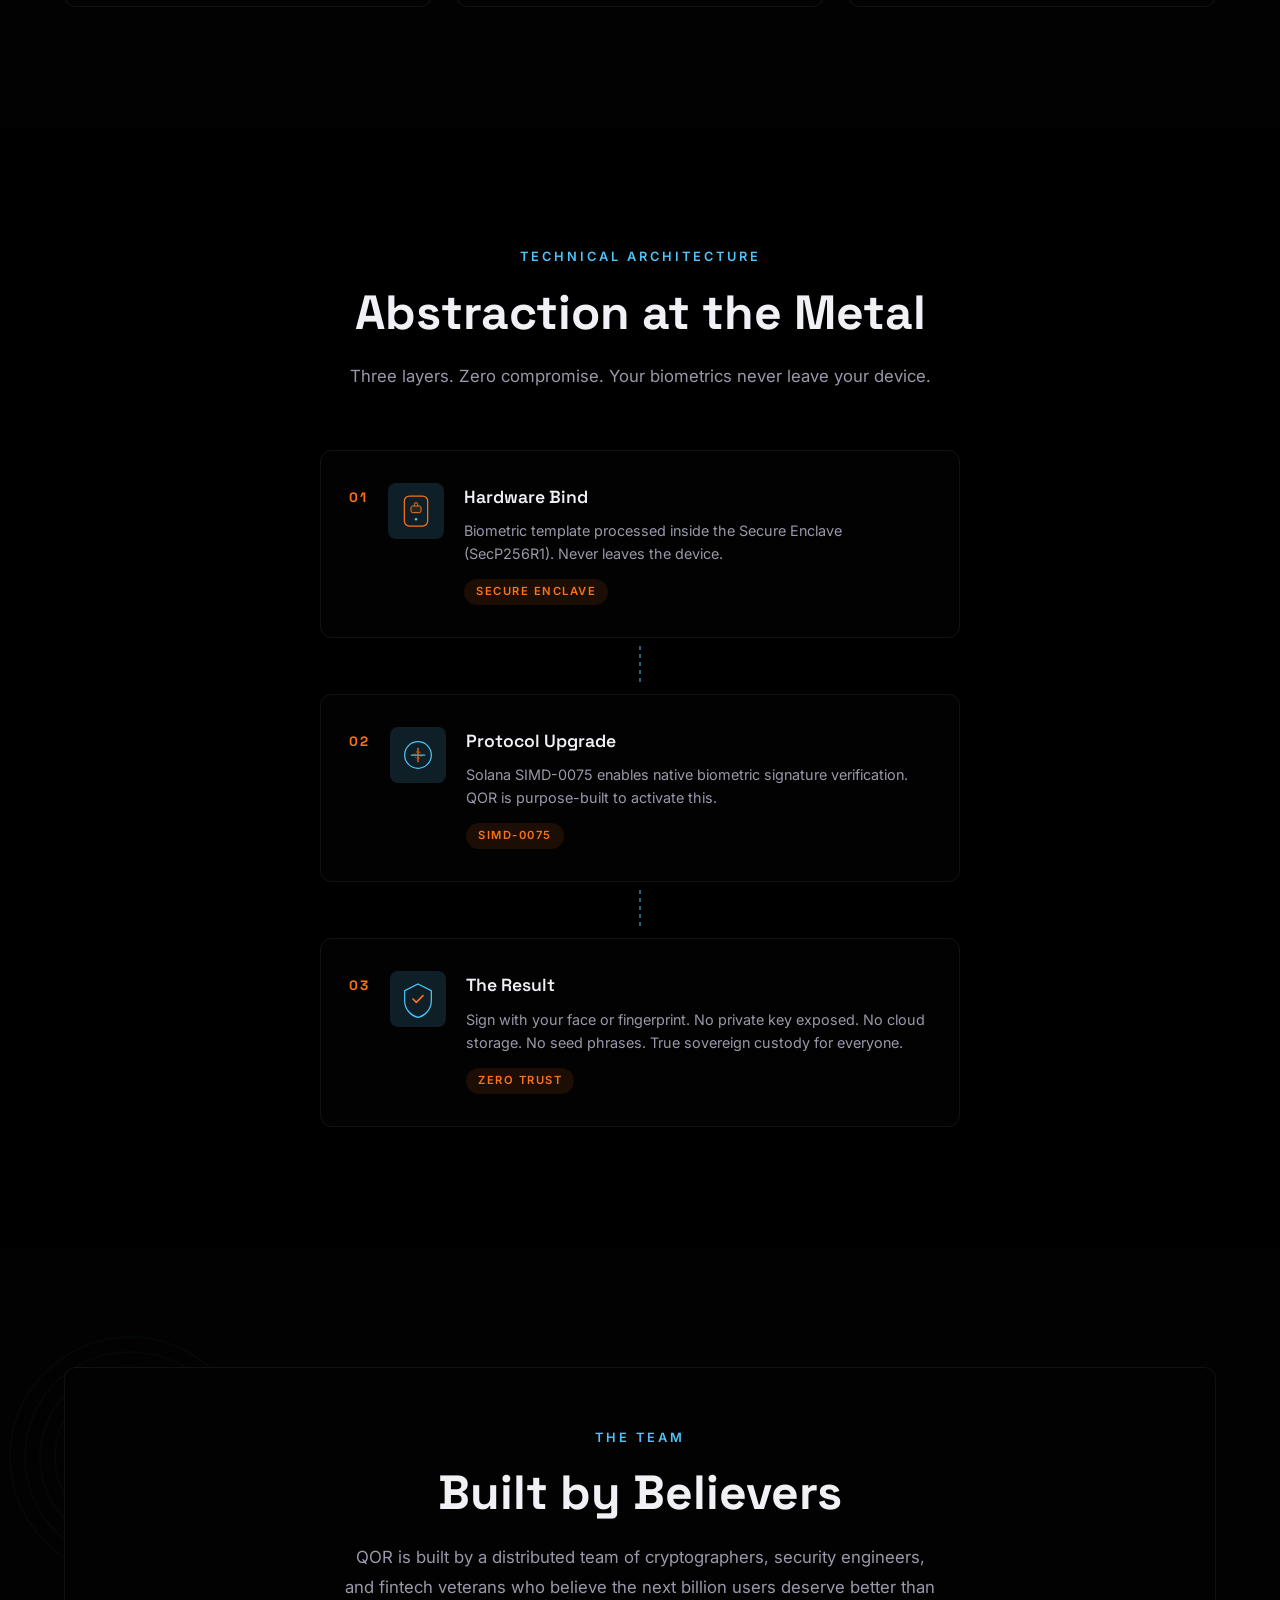
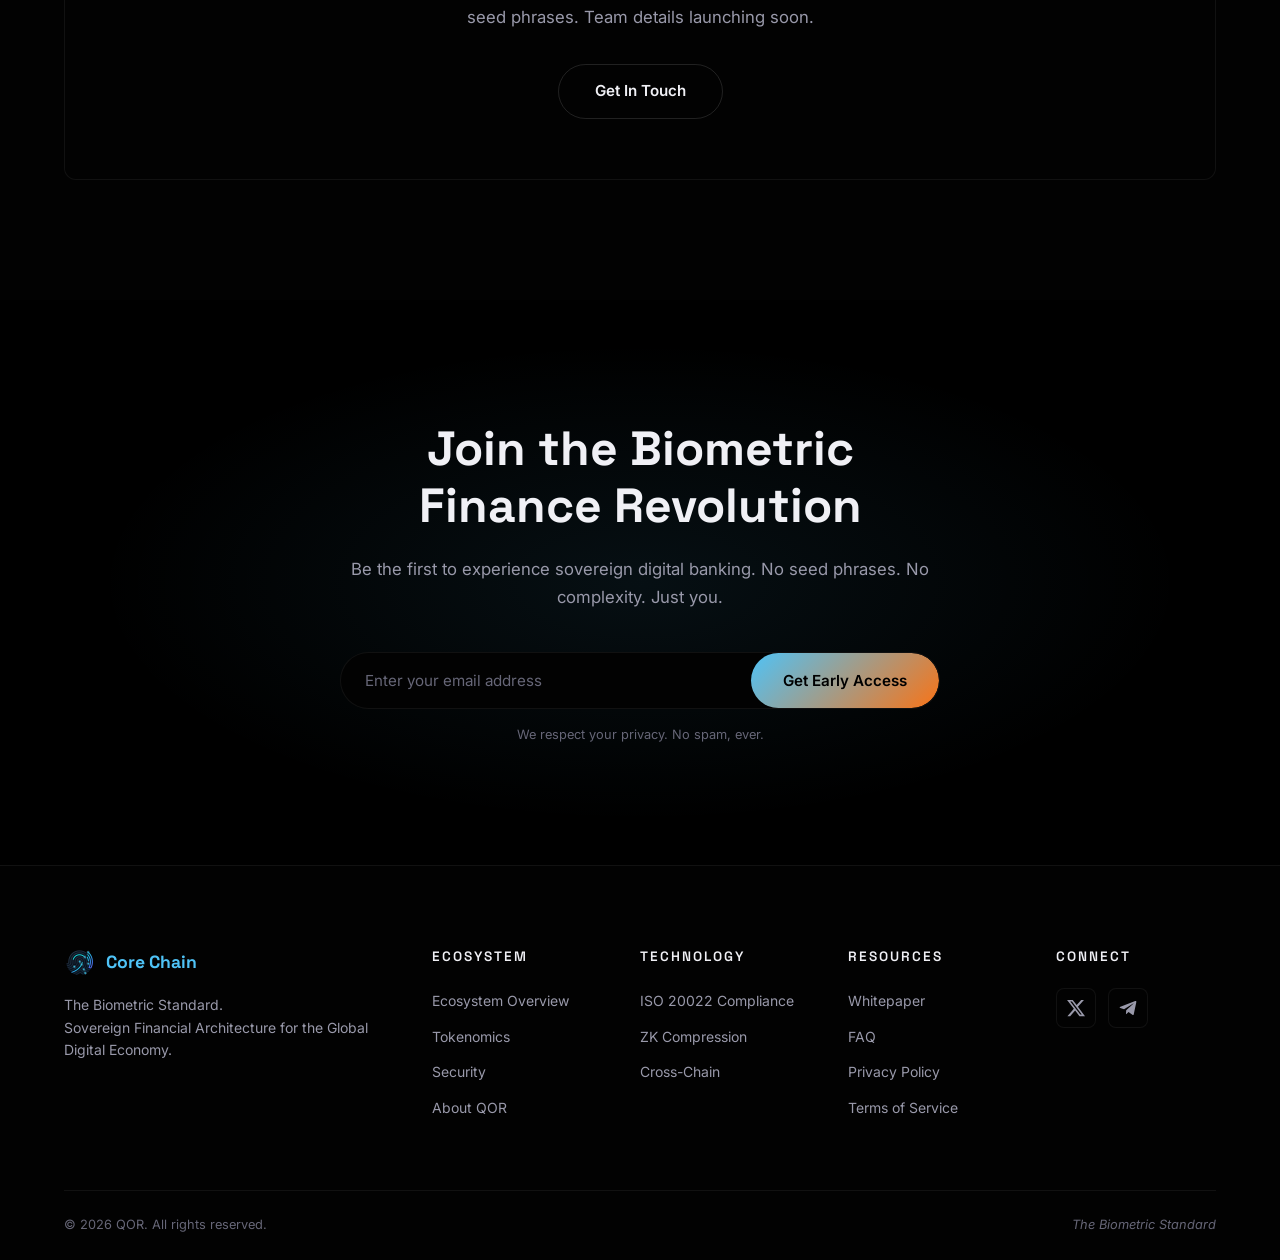
==== commit db6987cd: "Fix whitepaper links: point to PDF instead of missing whitepaper.html All nav links across 13 pages " ====
--- a/about.html
+++ b/about.html
@@ -23,8 +23,8 @@
     <div class="nav-container">
       <a href="index.html" class="nav-logo">
         <img src="assets/images/qor-logo.png" alt="QOR" class="logo-img">
-        <span class="logo-text">Core Chain</span>
       </a>
+      <a href="Whitepaper%20QOR.pdf" target="_blank" class="nav-whitepaper">White Paper</a>
 
       <ul class="nav-links" id="navLinks">
         <li><a href="index.html">Home</a></li>
@@ -49,6 +49,7 @@
   <!-- ===== MOBILE MENU ===== -->
   <div class="mobile-menu" id="mobileMenu">
     <ul class="mobile-links">
+      <li><a href="Whitepaper%20QOR.pdf" target="_blank">White Paper</a></li>
       <li><a href="index.html">Home</a></li>
       <li><a href="about.html" class="active">About</a></li>
       <li><a href="ecosystem.html">Ecosystem</a></li>
@@ -366,7 +367,7 @@
             </div>
             <div>
               <h3>The Result</h3>
-              <p class="tech-detail">Sign with your face. No private key exposed. No cloud storage. No seed phrases. True sovereign custody for everyone.</p>
+              <p class="tech-detail">Sign with your face or fingerprint. No private key exposed. No cloud storage. No seed phrases. True sovereign custody for everyone.</p>
               <span class="tech-badge">Zero Trust</span>
             </div>
           </div>
@@ -480,6 +481,7 @@
   </footer>
 
 
+  <script src="js/tracker.js"></script>
   <script src="js/script.js"></script>
   <script src="js/chatbot.js"></script>
 </body>
